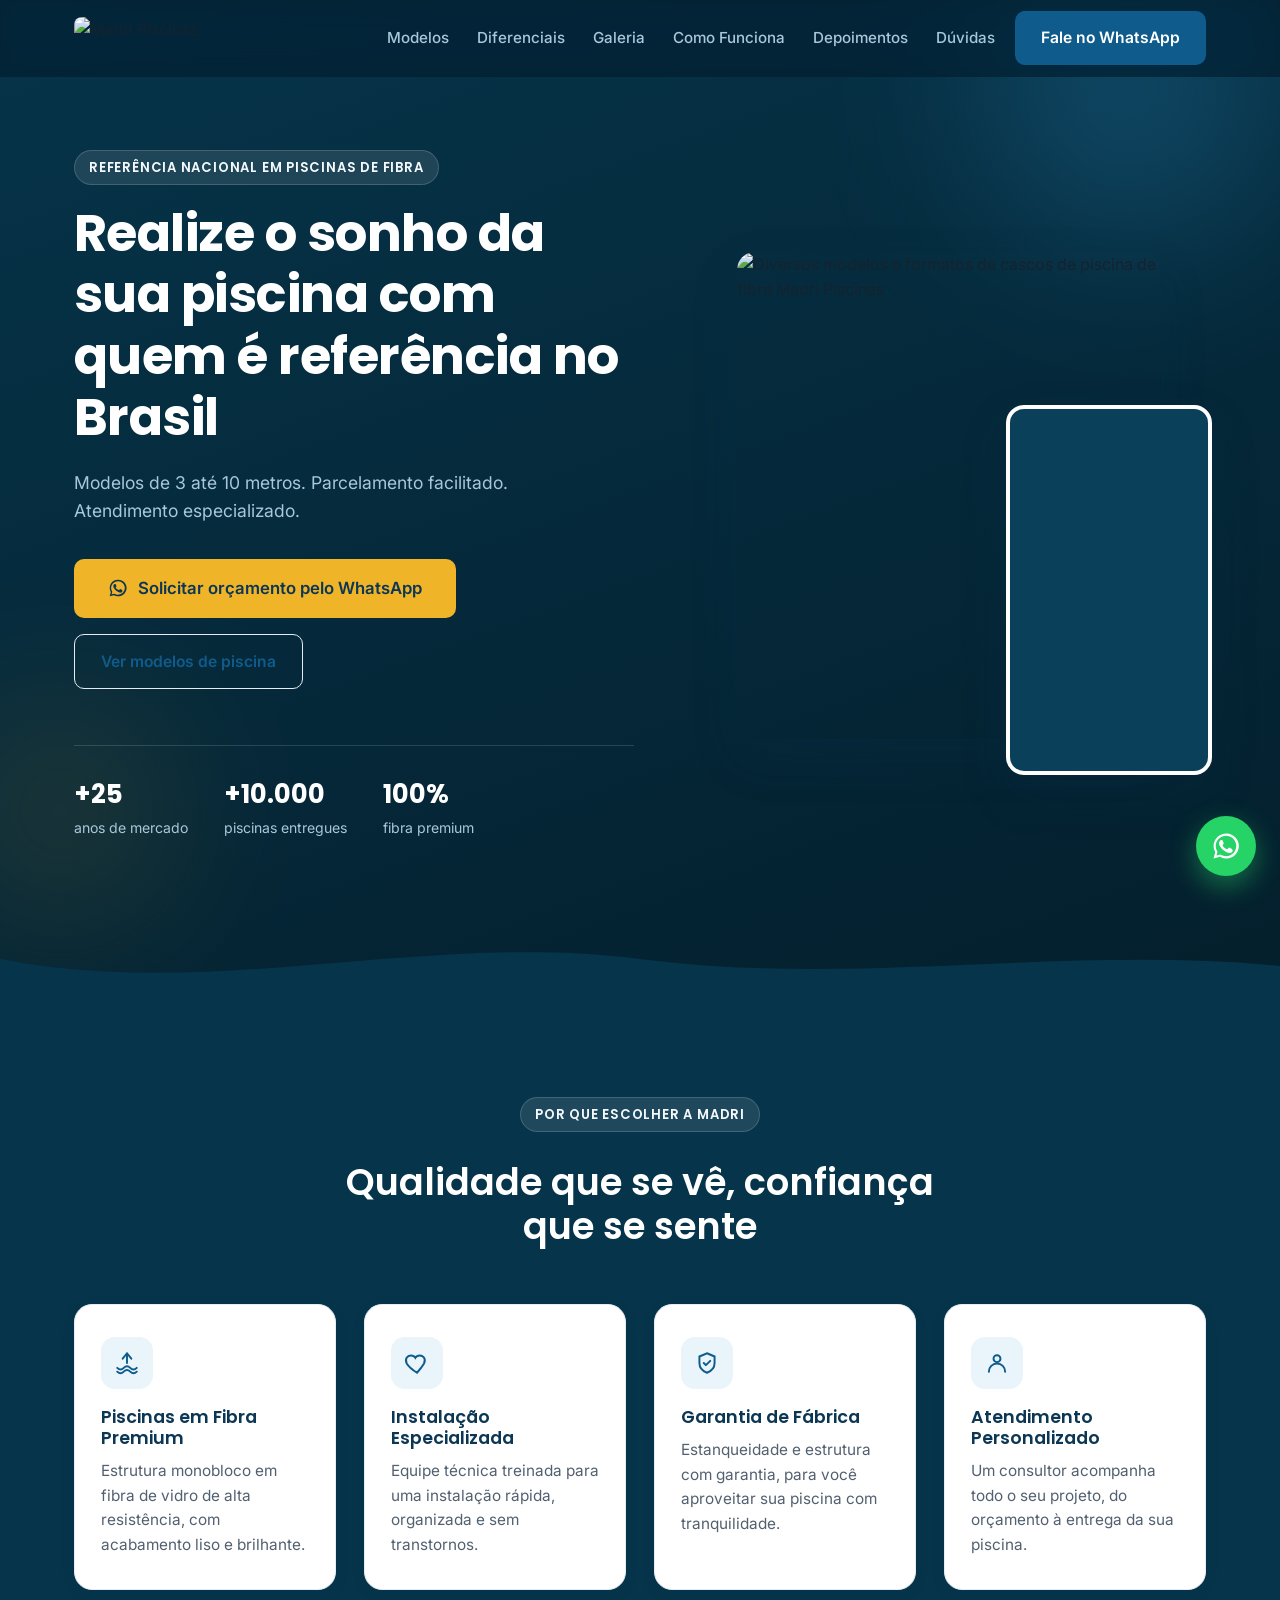
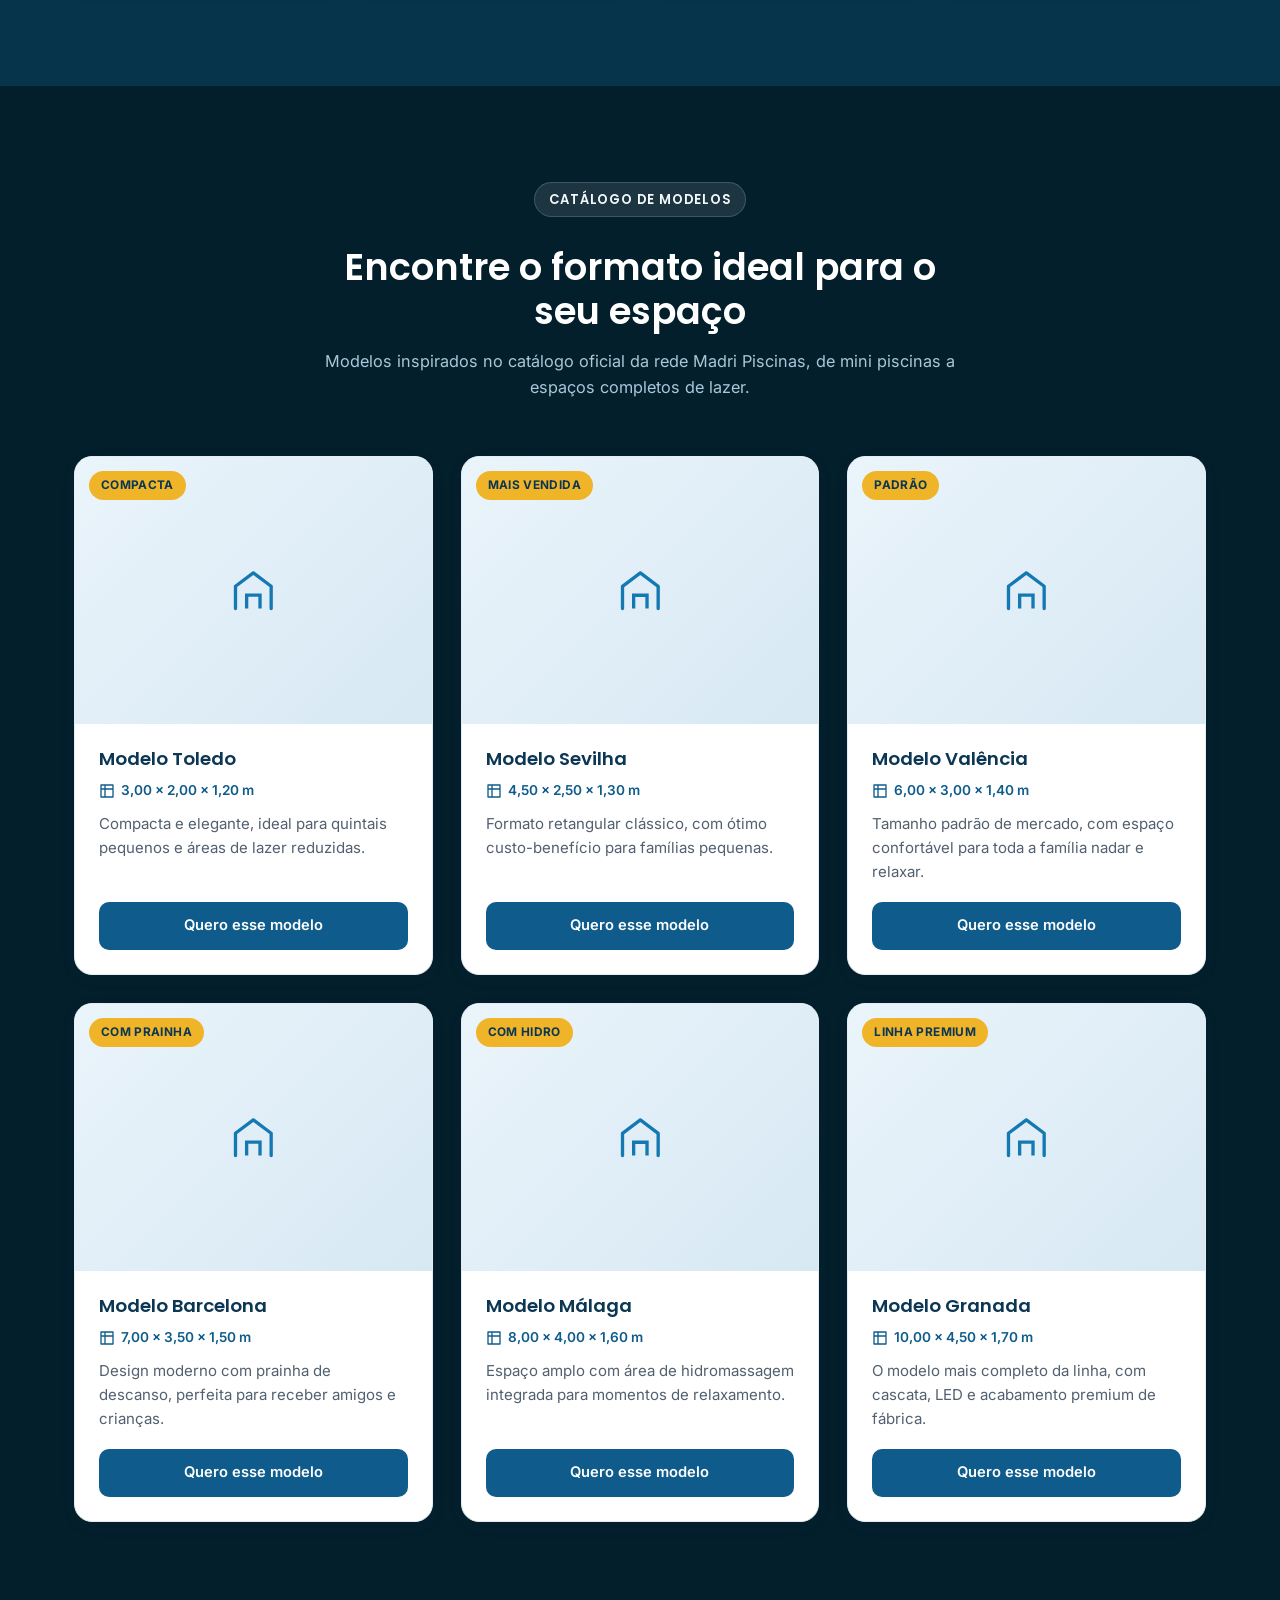
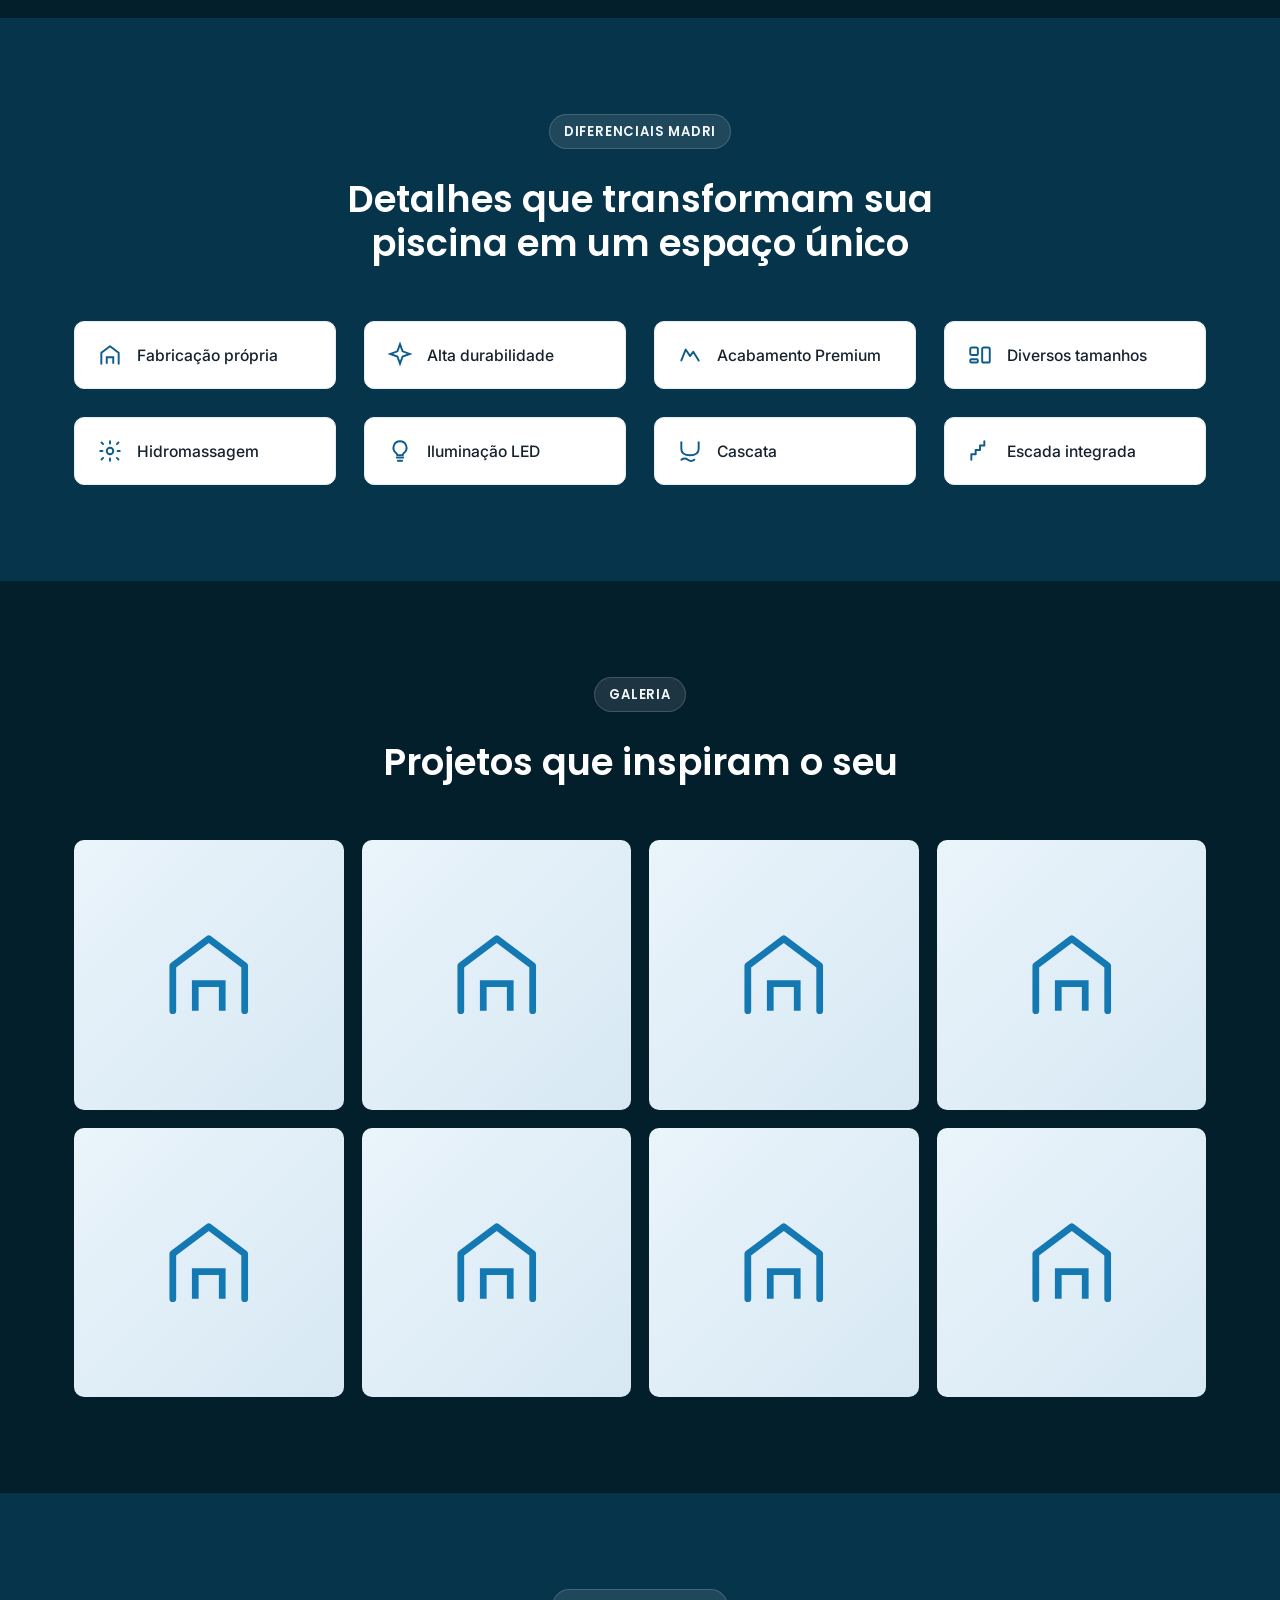
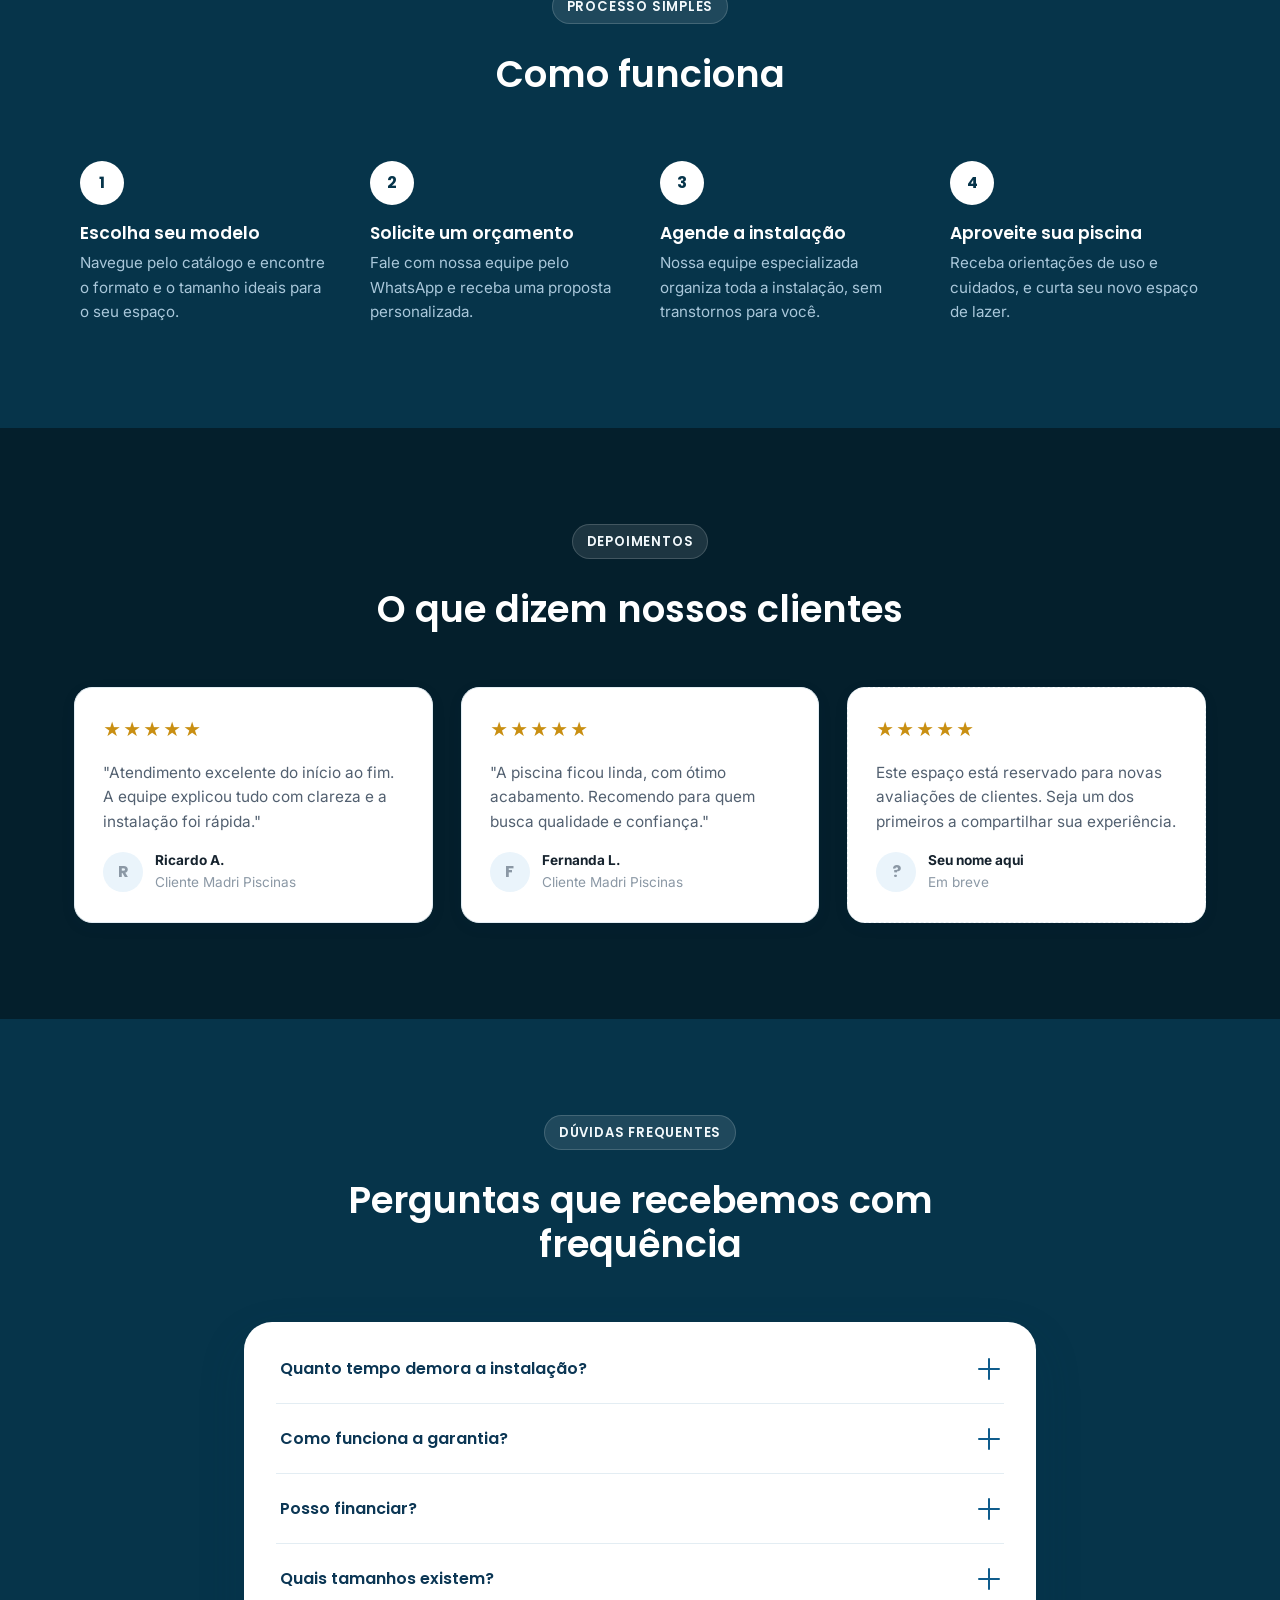
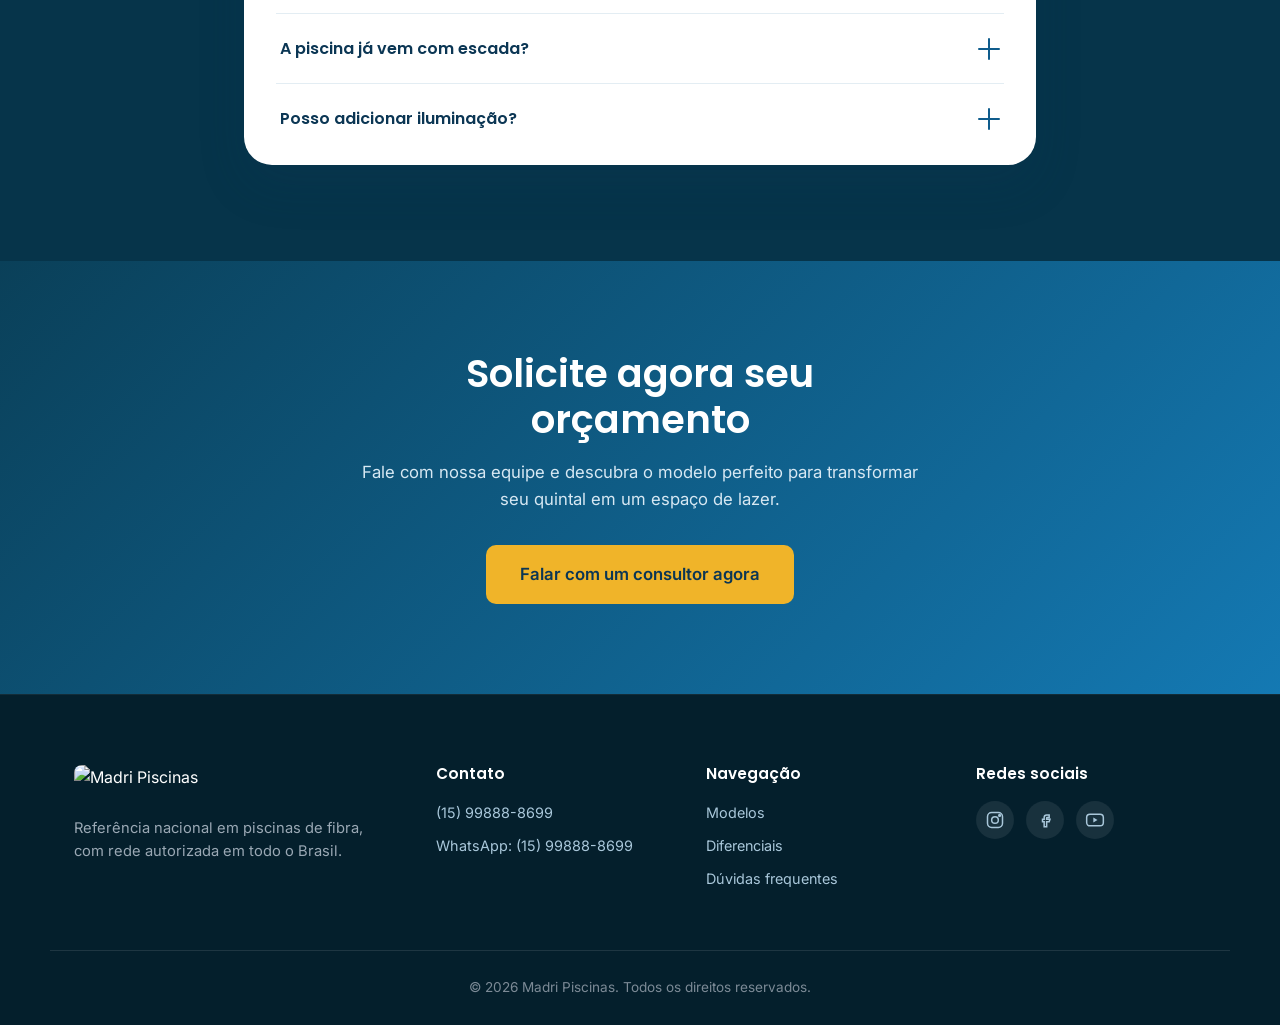
==== index.html @ 88d2df73 "adiciona landing page madri piscinas Co-Authored-By: Claude Sonnet 5 <noreply@anthropic.com>" ====
<!DOCTYPE html>
<html lang="pt-BR">
<head>
  <meta charset="UTF-8">
  <meta name="viewport" content="width=device-width, initial-scale=1.0">

  <!-- ==================== SEO ==================== -->
  <title>Madri Piscinas | Sua Piscina de Fibra com Instalação Especializada</title>
  <meta name="description" content="Realize o sonho da sua piscina com quem é referência no Brasil. Modelos de 3 a 10 metros, parcelamento facilitado e atendimento especializado. Peça seu orçamento pelo WhatsApp agora.">
  <meta name="keywords" content="piscina de fibra, piscinas, orçamento piscina, Madri Piscinas, instalação de piscina, piscina com hidromassagem">
  <meta name="author" content="Madri Piscinas">
  <meta name="robots" content="index, follow">
  <link rel="canonical" href="https://www.madripiscinas.com.br/">

  <!-- ==================== Open Graph ==================== -->
  <meta property="og:type" content="website">
  <meta property="og:title" content="Madri Piscinas | Realize o sonho da sua piscina">
  <meta property="og:description" content="Modelos de 3 a 10 metros. Parcelamento facilitado. Atendimento especializado. Solicite seu orçamento pelo WhatsApp.">
  <meta property="og:image" content="https://images.unsplash.com/photo-1600607687939-ce8a6c25118c?auto=format&fit=crop&w=1200&q=80">
  <meta property="og:url" content="https://www.madripiscinas.com.br/">
  <meta property="og:locale" content="pt_BR">
  <meta name="twitter:card" content="summary_large_image">

  <!-- ==================== Favicon ==================== -->
  <link rel="icon" href="data:image/svg+xml,%3Csvg xmlns='http://www.w3.org/2000/svg' viewBox='0 0 64 64'%3E%3Crect width='64' height='64' rx='14' fill='%230F5C8C'/%3E%3Cpath d='M10 40c4-4 8-4 12 0s8 4 12 0 8-4 12 0 8 4 8 4' stroke='%23ffffff' stroke-width='4' fill='none' stroke-linecap='round'/%3E%3Cpath d='M10 50c4-4 8-4 12 0s8 4 12 0 8-4 12 0 8 4 8 4' stroke='%23F0B429' stroke-width='4' fill='none' stroke-linecap='round'/%3E%3C/svg%3E">

  <!-- ==================== Performance: preconnect ==================== -->
  <link rel="preconnect" href="https://fonts.googleapis.com">
  <link rel="preconnect" href="https://fonts.gstatic.com" crossorigin>
  <link rel="preconnect" href="https://images.unsplash.com">
  <link href="https://fonts.googleapis.com/css2?family=Poppins:wght@500;600;700&family=Inter:wght@400;500;600&display=swap" rel="stylesheet">

  <link rel="stylesheet" href="style.css">
</head>
<body>

  <!-- ==================== HEADER ==================== -->
  <header class="header" id="header">
    <div class="container header__inner">
      <a href="#hero" class="logo" aria-label="Madri Piscinas - Início">
        <img src="assets/logo-madri.png" alt="Madri Piscinas" class="logo__img">
      </a>

      <nav class="nav" id="nav">
        <a href="#modelos">Modelos</a>
        <a href="#diferenciais">Diferenciais</a>
        <a href="#galeria">Galeria</a>
        <a href="#como-funciona">Como Funciona</a>
        <a href="#depoimentos">Depoimentos</a>
        <a href="#faq">Dúvidas</a>
      </nav>

      <a href="https://wa.me/5515998888699?text=Ol%C3%A1!%20Quero%20solicitar%20um%20or%C3%A7amento%20de%20piscina." class="btn btn--primary btn--nav" target="_blank" rel="noopener">
        Fale no WhatsApp
      </a>

      <button class="nav__toggle" id="navToggle" aria-label="Abrir menu" aria-expanded="false">
        <span></span><span></span><span></span>
      </button>
    </div>
  </header>

  <!-- ==================== HERO ==================== -->
  <section class="hero" id="hero">
    <div class="hero__blob hero__blob--1" aria-hidden="true"></div>
    <div class="hero__blob hero__blob--2" aria-hidden="true"></div>

    <div class="container hero__grid">
      <div class="hero__content">
        <p class="eyebrow" data-reveal>Referência nacional em piscinas de fibra</p>
        <h1 data-reveal>Realize o sonho da sua piscina com quem é referência no Brasil</h1>
        <p class="hero__subtitle" data-reveal>
          Modelos de 3 até 10 metros. Parcelamento facilitado. Atendimento especializado.
        </p>
        <div class="hero__actions" data-reveal>
          <a href="https://wa.me/5515998888699?text=Ol%C3%A1!%20Quero%20solicitar%20um%20or%C3%A7amento%20de%20piscina." class="btn btn--gold btn--lg" target="_blank" rel="noopener">
            <svg width="20" height="20" viewBox="0 0 24 24" fill="currentColor" aria-hidden="true"><path d="M12 2a10 10 0 0 0-8.6 15L2 22l5.2-1.4A10 10 0 1 0 12 2zm0 18.2a8.2 8.2 0 0 1-4.2-1.2l-.3-.2-3.1.8.8-3-.2-.3A8.2 8.2 0 1 1 12 20.2zm4.5-6.1c-.2-.1-1.5-.7-1.7-.8-.2-.1-.4-.1-.6.1s-.7.8-.9 1c-.2.2-.3.2-.6.1a6.7 6.7 0 0 1-2-1.2 7.4 7.4 0 0 1-1.4-1.7c-.1-.2 0-.4.1-.5l.4-.5c.1-.2.2-.3.3-.5s0-.4 0-.5c0-.2-.6-1.5-.9-2-.2-.5-.5-.4-.6-.4h-.5a1 1 0 0 0-.7.3 3 3 0 0 0-1 2.3c0 1.3.9 2.6 1.1 2.8.1.2 2 3 4.7 4.2a15 15 0 0 0 1.6.6 3.8 3.8 0 0 0 1.7.1c.5-.1 1.5-.6 1.7-1.2.2-.6.2-1.1.1-1.2s-.2-.2-.4-.3z"/></svg>
            Solicitar orçamento pelo WhatsApp
          </a>
          <a href="#modelos" class="btn btn--ghost">Ver modelos de piscina</a>
        </div>

        <ul class="hero__stats" data-reveal>
          <li><strong>+25</strong><span>anos de mercado</span></li>
          <li><strong>+10.000</strong><span>piscinas entregues</span></li>
          <li><strong>100%</strong><span>fibra premium</span></li>
        </ul>
      </div>

      <div class="hero__visual" data-reveal>
        <img src="assets/cascos-piscinas.png" alt="Diversos modelos e formatos de cascos de piscina de fibra Madri Piscinas" class="hero__visual-cascos" loading="eager" width="686" height="487">
        <video
          class="hero__visual-video"
          src="assets/hero-video.mp4"
          poster="assets/video-poster.jpg"
          aria-label="Vídeo institucional Madri Piscinas"
          autoplay muted loop playsinline preload="auto">
        </video>
      </div>
    </div>

    <svg class="wave-divider" viewBox="0 0 1440 100" preserveAspectRatio="none" aria-hidden="true">
      <path d="M0,40 C240,100 480,0 720,40 C960,80 1200,20 1440,50 L1440,100 L0,100 Z" fill="#06344A"></path>
    </svg>
  </section>

  <!-- ==================== BENEFÍCIOS ==================== -->
  <section class="section" id="beneficios">
    <div class="container">
      <div class="section__head" data-reveal>
        <p class="eyebrow">Por que escolher a Madri</p>
        <h2>Qualidade que se vê, confiança que se sente</h2>
      </div>

      <div class="grid grid--4">
        <article class="card-benefit" data-reveal>
          <span class="icon-badge">
            <svg width="26" height="26" viewBox="0 0 24 24" fill="none" stroke="currentColor" stroke-width="1.8"><path d="M3 16.5c2 2 4 2 6 0s4-2 6 0 4 2 6 0" stroke-linecap="round"/><path d="M3 20c2 2 4 2 6 0s4-2 6 0 4 2 6 0" stroke-linecap="round"/><path d="M12 3v9M8 8l4-5 4 5" stroke-linecap="round" stroke-linejoin="round"/></svg>
          </span>
          <h3>Piscinas em Fibra Premium</h3>
          <p>Estrutura monobloco em fibra de vidro de alta resistência, com acabamento liso e brilhante.</p>
        </article>

        <article class="card-benefit" data-reveal>
          <span class="icon-badge">
            <svg width="26" height="26" viewBox="0 0 24 24" fill="none" stroke="currentColor" stroke-width="1.8"><path d="M12 21s-7-4.35-9.5-8.5C.5 8.5 3 5 6.5 5c1.9 0 3.3 1 4 2.2C11.2 6 12.6 5 14.5 5 18 5 20.5 8.5 18.5 12.5 16 16.65 12 21 12 21z"/></svg>
          </span>
          <h3>Instalação Especializada</h3>
          <p>Equipe técnica treinada para uma instalação rápida, organizada e sem transtornos.</p>
        </article>

        <article class="card-benefit" data-reveal>
          <span class="icon-badge">
            <svg width="26" height="26" viewBox="0 0 24 24" fill="none" stroke="currentColor" stroke-width="1.8"><path d="M12 3l7 3v6c0 4.5-3 7.5-7 9-4-1.5-7-4.5-7-9V6z"/><path d="M9 12l2 2 4-4" stroke-linecap="round" stroke-linejoin="round"/></svg>
          </span>
          <h3>Garantia de Fábrica</h3>
          <p>Estanqueidade e estrutura com garantia, para você aproveitar sua piscina com tranquilidade.</p>
        </article>

        <article class="card-benefit" data-reveal>
          <span class="icon-badge">
            <svg width="26" height="26" viewBox="0 0 24 24" fill="none" stroke="currentColor" stroke-width="1.8"><circle cx="12" cy="8" r="3.2"/><path d="M4.5 20a7.5 7.5 0 0 1 15 0" stroke-linecap="round"/></svg>
          </span>
          <h3>Atendimento Personalizado</h3>
          <p>Um consultor acompanha todo o seu projeto, do orçamento à entrega da sua piscina.</p>
        </article>
      </div>
    </div>
  </section>

  <!-- ==================== MODELOS ==================== -->
  <section class="section section--tint" id="modelos">
    <div class="container">
      <div class="section__head" data-reveal>
        <p class="eyebrow">Catálogo de modelos</p>
        <h2>Encontre o formato ideal para o seu espaço</h2>
        <p class="section__desc">Modelos inspirados no catálogo oficial da rede Madri Piscinas, de mini piscinas a espaços completos de lazer.</p>
      </div>

      <div class="grid grid--3" id="modelosGrid">
        <!-- Cards de modelos são preenchidos via script.js a partir de MODELOS_PISCINA -->
      </div>
    </div>
  </section>

  <!-- ==================== DIFERENCIAIS ==================== -->
  <section class="section" id="diferenciais">
    <div class="container">
      <div class="section__head" data-reveal>
        <p class="eyebrow">Diferenciais Madri</p>
        <h2>Detalhes que transformam sua piscina em um espaço único</h2>
      </div>

      <div class="grid grid--4 grid--diff">
        <div class="diff-item" data-reveal>
          <svg viewBox="0 0 24 24" fill="none" stroke="currentColor" stroke-width="1.8"><path d="M4 20V10l8-6 8 6v10" stroke-linecap="round" stroke-linejoin="round"/><path d="M9 20v-6h6v6"/></svg>
          <span>Fabricação própria</span>
        </div>
        <div class="diff-item" data-reveal>
          <svg viewBox="0 0 24 24" fill="none" stroke="currentColor" stroke-width="1.8"><path d="M12 2l2.4 6.6L21 11l-6.6 2.4L12 20l-2.4-6.6L3 11l6.6-2.4z"/></svg>
          <span>Alta durabilidade</span>
        </div>
        <div class="diff-item" data-reveal>
          <svg viewBox="0 0 24 24" fill="none" stroke="currentColor" stroke-width="1.8"><path d="M4 17l4-10 4 6 3-4 5 8" stroke-linecap="round" stroke-linejoin="round"/></svg>
          <span>Acabamento Premium</span>
        </div>
        <div class="diff-item" data-reveal>
          <svg viewBox="0 0 24 24" fill="none" stroke="currentColor" stroke-width="1.8"><rect x="3" y="5" width="7" height="7" rx="1.5"/><rect x="14" y="5" width="7" height="14" rx="1.5"/><rect x="3" y="16" width="7" height="3" rx="1"/></svg>
          <span>Diversos tamanhos</span>
        </div>
        <div class="diff-item" data-reveal>
          <svg viewBox="0 0 24 24" fill="none" stroke="currentColor" stroke-width="1.8"><circle cx="12" cy="12" r="3"/><path d="M12 3v2M12 19v2M4.2 4.2l1.4 1.4M18.4 18.4l1.4 1.4M3 12h2M19 12h2M4.2 19.8l1.4-1.4M18.4 5.6l1.4-1.4" stroke-linecap="round"/></svg>
          <span>Hidromassagem</span>
        </div>
        <div class="diff-item" data-reveal>
          <svg viewBox="0 0 24 24" fill="none" stroke="currentColor" stroke-width="1.8"><path d="M9 18h6M10 21h4" stroke-linecap="round"/><path d="M12 3a6 6 0 0 0-3.6 10.8c.6.5 1 1.2 1.1 2h5c.1-.8.5-1.5 1.1-2A6 6 0 0 0 12 3z"/></svg>
          <span>Iluminação LED</span>
        </div>
        <div class="diff-item" data-reveal>
          <svg viewBox="0 0 24 24" fill="none" stroke="currentColor" stroke-width="1.8"><path d="M4 4v6c0 4 3 6 8 6s8-2 8-6V4" stroke-linecap="round"/><path d="M4 20c2-1.5 4-1.5 6 0s4 1.5 6 0" stroke-linecap="round"/></svg>
          <span>Cascata</span>
        </div>
        <div class="diff-item" data-reveal>
          <svg viewBox="0 0 24 24" fill="none" stroke="currentColor" stroke-width="1.8"><path d="M4 20V15h4v-4h4V7h4V3" stroke-linecap="round" stroke-linejoin="round"/></svg>
          <span>Escada integrada</span>
        </div>
      </div>
    </div>
  </section>

  <!-- ==================== GALERIA ==================== -->
  <section class="section section--tint" id="galeria">
    <div class="container">
      <div class="section__head" data-reveal>
        <p class="eyebrow">Galeria</p>
        <h2>Projetos que inspiram o seu</h2>
      </div>

      <div class="gallery" id="galleryGrid">
        <!-- Itens da galeria preenchidos via script.js a partir de GALERIA_IMAGENS -->
      </div>
    </div>
  </section>

  <!-- ==================== COMO FUNCIONA ==================== -->
  <section class="section" id="como-funciona">
    <div class="container">
      <div class="section__head" data-reveal>
        <p class="eyebrow">Processo simples</p>
        <h2>Como funciona</h2>
      </div>

      <div class="steps">
        <div class="step" data-reveal>
          <span class="step__number">1</span>
          <h3>Escolha seu modelo</h3>
          <p>Navegue pelo catálogo e encontre o formato e o tamanho ideais para o seu espaço.</p>
        </div>
        <div class="step" data-reveal>
          <span class="step__number">2</span>
          <h3>Solicite um orçamento</h3>
          <p>Fale com nossa equipe pelo WhatsApp e receba uma proposta personalizada.</p>
        </div>
        <div class="step" data-reveal>
          <span class="step__number">3</span>
          <h3>Agende a instalação</h3>
          <p>Nossa equipe especializada organiza toda a instalação, sem transtornos para você.</p>
        </div>
        <div class="step" data-reveal>
          <span class="step__number">4</span>
          <h3>Aproveite sua piscina</h3>
          <p>Receba orientações de uso e cuidados, e curta seu novo espaço de lazer.</p>
        </div>
      </div>
    </div>
  </section>

  <!-- ==================== DEPOIMENTOS ==================== -->
  <section class="section section--tint" id="depoimentos">
    <div class="container">
      <div class="section__head" data-reveal>
        <p class="eyebrow">Depoimentos</p>
        <h2>O que dizem nossos clientes</h2>
      </div>

      <div class="grid grid--3">
        <article class="review-card" data-reveal>
          <div class="review-card__stars" aria-label="5 de 5 estrelas">★★★★★</div>
          <p>"Atendimento excelente do início ao fim. A equipe explicou tudo com clareza e a instalação foi rápida."</p>
          <div class="review-card__author">
            <span class="avatar">R</span>
            <div><strong>Ricardo A.</strong><span>Cliente Madri Piscinas</span></div>
          </div>
        </article>

        <article class="review-card" data-reveal>
          <div class="review-card__stars" aria-label="5 de 5 estrelas">★★★★★</div>
          <p>"A piscina ficou linda, com ótimo acabamento. Recomendo para quem busca qualidade e confiança."</p>
          <div class="review-card__author">
            <span class="avatar">F</span>
            <div><strong>Fernanda L.</strong><span>Cliente Madri Piscinas</span></div>
          </div>
        </article>

        <article class="review-card review-card--placeholder" data-reveal>
          <div class="review-card__stars" aria-label="Avaliações em breve">★★★★★</div>
          <p>Este espaço está reservado para novas avaliações de clientes. Seja um dos primeiros a compartilhar sua experiência.</p>
          <div class="review-card__author">
            <span class="avatar">?</span>
            <div><strong>Seu nome aqui</strong><span>Em breve</span></div>
          </div>
        </article>
      </div>
    </div>
  </section>

  <!-- ==================== FAQ ==================== -->
  <section class="section" id="faq">
    <div class="container container--narrow">
      <div class="section__head" data-reveal>
        <p class="eyebrow">Dúvidas frequentes</p>
        <h2>Perguntas que recebemos com frequência</h2>
      </div>

      <div class="accordion-surface">
      <div class="accordion" id="accordion">
        <div class="accordion__item" data-reveal>
          <button class="accordion__trigger" aria-expanded="false">
            Quanto tempo demora a instalação?
            <span class="accordion__icon" aria-hidden="true"></span>
          </button>
          <div class="accordion__panel">
            <p>O prazo varia conforme o modelo e o terreno, mas a instalação de uma piscina de fibra costuma ser muito mais rápida e organizada do que sistemas tradicionais, com etapas planejadas para reduzir transtornos.</p>
          </div>
        </div>

        <div class="accordion__item" data-reveal>
          <button class="accordion__trigger" aria-expanded="false">
            Como funciona a garantia?
            <span class="accordion__icon" aria-hidden="true"></span>
          </button>
          <div class="accordion__panel">
            <p>Todas as piscinas contam com garantia de fábrica quanto à estanqueidade e à estrutura, seguindo os padrões de qualidade da rede autorizada Madri Piscinas.</p>
          </div>
        </div>

        <div class="accordion__item" data-reveal>
          <button class="accordion__trigger" aria-expanded="false">
            Posso financiar?
            <span class="accordion__icon" aria-hidden="true"></span>
          </button>
          <div class="accordion__panel">
            <p>Sim. As condições de pagamento e parcelamento podem variar conforme a unidade autorizada. Nossa equipe apresenta as melhores opções disponíveis para o seu projeto.</p>
          </div>
        </div>

        <div class="accordion__item" data-reveal>
          <button class="accordion__trigger" aria-expanded="false">
            Quais tamanhos existem?
            <span class="accordion__icon" aria-hidden="true"></span>
          </button>
          <div class="accordion__panel">
            <p>Trabalhamos com diversos modelos, de mini piscinas de 3 metros até espaços completos de lazer com 10 metros, adaptando-se a diferentes tipos de terreno.</p>
          </div>
        </div>

        <div class="accordion__item" data-reveal>
          <button class="accordion__trigger" aria-expanded="false">
            A piscina já vem com escada?
            <span class="accordion__icon" aria-hidden="true"></span>
          </button>
          <div class="accordion__panel">
            <p>Diversos modelos já contam com escada integrada ao design da piscina, garantindo praticidade e acabamento uniforme.</p>
          </div>
        </div>

        <div class="accordion__item" data-reveal>
          <button class="accordion__trigger" aria-expanded="false">
            Posso adicionar iluminação?
            <span class="accordion__icon" aria-hidden="true"></span>
          </button>
          <div class="accordion__panel">
            <p>Sim, é possível incluir iluminação em LED, cascata e outros acessórios para deixar sua piscina ainda mais especial. Consulte a disponibilidade para o modelo escolhido.</p>
          </div>
        </div>
      </div>
      </div>
    </div>
  </section>

  <!-- ==================== CTA FINAL ==================== -->
  <section class="cta-final">
    <div class="container cta-final__inner" data-reveal>
      <h2>Solicite agora seu orçamento</h2>
      <p>Fale com nossa equipe e descubra o modelo perfeito para transformar seu quintal em um espaço de lazer.</p>
      <a href="https://wa.me/5515998888699?text=Ol%C3%A1!%20Quero%20solicitar%20um%20or%C3%A7amento%20de%20piscina." class="btn btn--gold btn--lg" target="_blank" rel="noopener">
        Falar com um consultor agora
      </a>
    </div>
  </section>

  <!-- ==================== FOOTER ==================== -->
  <footer class="footer">
    <div class="container footer__grid">
      <div class="footer__brand">
        <a href="#hero" class="logo logo--footer">
          <img src="assets/logo-madri.png" alt="Madri Piscinas" class="logo__img">
        </a>
        <p>Referência nacional em piscinas de fibra, com rede autorizada em todo o Brasil.</p>
      </div>

      <div class="footer__col">
        <h4>Contato</h4>
        <p><a href="tel:+5515998888699">(15) 99888-8699</a></p>
        <p><a href="https://wa.me/5515998888699" target="_blank" rel="noopener">WhatsApp: (15) 99888-8699</a></p>
      </div>

      <div class="footer__col">
        <h4>Navegação</h4>
        <p><a href="#modelos">Modelos</a></p>
        <p><a href="#diferenciais">Diferenciais</a></p>
        <p><a href="#faq">Dúvidas frequentes</a></p>
      </div>

      <div class="footer__col">
        <h4>Redes sociais</h4>
        <div class="footer__social">
          <a href="#" aria-label="Instagram" target="_blank" rel="noopener">
            <svg width="20" height="20" viewBox="0 0 24 24" fill="none" stroke="currentColor" stroke-width="1.8"><rect x="3" y="3" width="18" height="18" rx="5"/><circle cx="12" cy="12" r="4"/><circle cx="17.5" cy="6.5" r="1"/></svg>
          </a>
          <a href="#" aria-label="Facebook" target="_blank" rel="noopener">
            <svg width="20" height="20" viewBox="0 0 24 24" fill="none" stroke="currentColor" stroke-width="1.8"><path d="M14 9h3V6h-3c-1.7 0-3 1.3-3 3v2H9v3h2v6h3v-6h3l1-3h-4v-1.5c0-.3.2-.5.5-.5z"/></svg>
          </a>
          <a href="#" aria-label="YouTube" target="_blank" rel="noopener">
            <svg width="20" height="20" viewBox="0 0 24 24" fill="none" stroke="currentColor" stroke-width="1.8"><rect x="2" y="5" width="20" height="14" rx="4"/><path d="M10 9l5 3-5 3z" fill="currentColor" stroke="none"/></svg>
          </a>
        </div>
      </div>
    </div>

    <div class="container footer__bottom">
      <p>&copy; <span id="year"></span> Madri Piscinas. Todos os direitos reservados.</p>
    </div>
  </footer>

  <!-- ==================== WHATSAPP FLUTUANTE ==================== -->
  <a href="https://wa.me/5515998888699?text=Ol%C3%A1!%20Quero%20solicitar%20um%20or%C3%A7amento%20de%20piscina."
     class="whatsapp-float" target="_blank" rel="noopener" aria-label="Fale conosco pelo WhatsApp">
    <svg width="30" height="30" viewBox="0 0 24 24" fill="currentColor" aria-hidden="true"><path d="M12 2a10 10 0 0 0-8.6 15L2 22l5.2-1.4A10 10 0 1 0 12 2zm0 18.2a8.2 8.2 0 0 1-4.2-1.2l-.3-.2-3.1.8.8-3-.2-.3A8.2 8.2 0 1 1 12 20.2zm4.5-6.1c-.2-.1-1.5-.7-1.7-.8-.2-.1-.4-.1-.6.1s-.7.8-.9 1c-.2.2-.3.2-.6.1a6.7 6.7 0 0 1-2-1.2 7.4 7.4 0 0 1-1.4-1.7c-.1-.2 0-.4.1-.5l.4-.5c.1-.2.2-.3.3-.5s0-.4 0-.5c0-.2-.6-1.5-.9-2-.2-.5-.5-.4-.6-.4h-.5a1 1 0 0 0-.7.3 3 3 0 0 0-1 2.3c0 1.3.9 2.6 1.1 2.8.1.2 2 3 4.7 4.2a15 15 0 0 0 1.6.6 3.8 3.8 0 0 0 1.7.1c.5-.1 1.5-.6 1.7-1.2.2-.6.2-1.1.1-1.2s-.2-.2-.4-.3z"/></svg>
  </a>

  <!-- ==================== LIGHTBOX ==================== -->
  <div class="lightbox" id="lightbox">
    <button class="lightbox__close" id="lightboxClose" aria-label="Fechar imagem">&times;</button>
    <img src="" alt="" id="lightboxImg">
  </div>

  <script src="script.js" defer></script>
</body>
</html>
---- style.css ----
/* =========================================================================
   MADRI PISCINAS — LANDING PAGE
   Design tokens: azul como cor de marca, branco predominante,
   dourado reservado para promoções e CTAs de destaque.
   ========================================================================= */

:root {
  /* Cores — paleta baseada no azul de marca real da Madri Piscinas */
  --navy-950: #041F2C;   /* fundo base da página */
  --navy-900: #06344A;   /* azul de marca — seções principais */
  --navy-800: #0A4059;   /* variação para alternância de seções */
  --navy-700: #0E4C68;   /* bordas/realces sobre fundo escuro */
  --blue-900: #0B3654;
  --blue-700: #0F5C8C;
  --blue-600: #1479B3;
  --blue-500: #2E93CC;
  --blue-100: #EAF4FB;
  --blue-050: #F5FAFD;
  --white: #FFFFFF;
  --gold: #F0B429;
  --gold-dark: #C98F12;
  --ink: #16232E;
  --gray-600: #526070;
  --gray-400: #8B98A5;
  --border: #E3EDF3;

  /* Texto sobre fundo escuro */
  --text-on-dark: #F3F9FC;
  --text-on-dark-muted: #A9C7DA;
  --pill-on-dark-bg: rgba(255,255,255,0.10);
  --pill-on-dark-border: rgba(255,255,255,0.16);

  /* Tipografia */
  --font-display: 'Poppins', 'Segoe UI', sans-serif;
  --font-body: 'Inter', 'Segoe UI', sans-serif;

  /* Layout */
  --radius-sm: 10px;
  --radius-md: 18px;
  --radius-lg: 28px;
  --shadow-sm: 0 4px 16px rgba(11, 54, 84, 0.06);
  --shadow-md: 0 12px 32px rgba(11, 54, 84, 0.10);
  --shadow-lg: 0 20px 48px rgba(11, 54, 84, 0.16);
  --container: 1180px;
}

/* =========================== RESET =========================== */
* { box-sizing: border-box; margin: 0; padding: 0; }

html { scroll-behavior: smooth; }

body {
  font-family: var(--font-body);
  color: var(--ink);
  background: var(--navy-950);
  line-height: 1.6;
  -webkit-font-smoothing: antialiased;
}

img { max-width: 100%; display: block; }
a { text-decoration: none; color: inherit; }
ul { list-style: none; }
button { font-family: inherit; cursor: pointer; border: none; background: none; }
h1, h2, h3, h4 { font-family: var(--font-display); color: var(--blue-900); line-height: 1.2; font-weight: 600; }

@media (prefers-reduced-motion: reduce) {
  html { scroll-behavior: auto; }
  * { animation-duration: 0.001ms !important; transition-duration: 0.001ms !important; }
}

/* Foco de teclado visível */
a:focus-visible, button:focus-visible {
  outline: 2px solid var(--blue-600);
  outline-offset: 3px;
  border-radius: 6px;
}

.container {
  width: 100%;
  max-width: var(--container);
  margin: 0 auto;
  padding: 0 24px;
}
.container--narrow { max-width: 840px; }

/* =========================== BOTÕES =========================== */
.btn {
  display: inline-flex;
  align-items: center;
  justify-content: center;
  gap: 10px;
  padding: 14px 26px;
  border-radius: var(--radius-sm);
  font-weight: 600;
  font-size: 0.98rem;
  transition: transform 0.2s ease, box-shadow 0.2s ease, background 0.2s ease;
  white-space: nowrap;
}
.btn--primary { background: var(--blue-700); color: var(--white); }
.btn--primary:hover { background: var(--blue-600); transform: translateY(-2px); box-shadow: var(--shadow-md); }

.btn--gold { background: var(--gold); color: var(--blue-900); }
.btn--gold:hover { background: #ffc63f; transform: translateY(-2px); box-shadow: var(--shadow-md); }

.btn--ghost-light { background: rgba(255,255,255,0.08); color: var(--white); border: 1.5px solid rgba(255,255,255,0.55); }
.btn--ghost-light:hover { background: rgba(255,255,255,0.18); }

.btn--ghost { background: transparent; color: var(--blue-700); border: 1.5px solid var(--border); }
.btn--ghost:hover { background: var(--blue-100); border-color: var(--blue-500); }

.btn--lg { padding: 16px 34px; font-size: 1.05rem; }
.btn--nav { display: none; }

@media (min-width: 900px) {
  .btn--nav { display: inline-flex; }
}

/* =========================== HEADER =========================== */
.header {
  position: fixed;
  top: 0; left: 0; right: 0;
  z-index: 100;
  background: rgba(4, 31, 44, 0.75);
  backdrop-filter: saturate(180%) blur(12px);
  border-bottom: 1px solid transparent;
  transition: box-shadow 0.25s ease, border-color 0.25s ease, background 0.25s ease;
}
.header.is-scrolled { background: rgba(4, 31, 44, 0.92); box-shadow: var(--shadow-lg); border-color: rgba(255,255,255,0.08); }

.header__inner {
  display: flex;
  align-items: center;
  justify-content: space-between;
  height: 76px;
  gap: 20px;
}

.logo {
  display: flex;
  align-items: center;
  flex-shrink: 0;
}
.logo__img { height: 42px; width: auto; border-radius: 8px; }
.logo--footer .logo__img { height: 38px; }

.nav {
  display: none;
  gap: 28px;
  font-weight: 500;
  font-size: 0.95rem;
  color: var(--text-on-dark-muted);
}
.nav a { transition: color 0.2s ease; }
.nav a:hover { color: var(--white); }

@media (min-width: 900px) {
  .nav { display: flex; margin-left: auto; }
}

.nav__toggle {
  display: flex;
  flex-direction: column;
  gap: 5px;
  padding: 8px;
}
.nav__toggle span { width: 22px; height: 2px; background: var(--white); border-radius: 2px; transition: transform 0.25s ease, opacity 0.25s ease; }
@media (min-width: 900px) { .nav__toggle { display: none; } }

.nav__toggle.is-active span:nth-child(1) { transform: translateY(7px) rotate(45deg); }
.nav__toggle.is-active span:nth-child(2) { opacity: 0; }
.nav__toggle.is-active span:nth-child(3) { transform: translateY(-7px) rotate(-45deg); }

.nav.is-open {
  display: flex;
  flex-direction: column;
  position: absolute;
  top: 76px;
  left: 0; right: 0;
  background: var(--navy-900);
  padding: 20px 24px 28px;
  box-shadow: var(--shadow-md);
  gap: 16px;
}

/* =========================== HERO =========================== */
.hero {
  position: relative;
  padding: 150px 0 0;
  overflow: hidden;
  background: linear-gradient(160deg, var(--navy-900) 0%, var(--navy-950) 100%);
}

/* Formas decorativas suaves ao fundo (sem imagens, apenas CSS) */
.hero__blob {
  position: absolute;
  border-radius: 50%;
  filter: blur(70px);
  opacity: 0.55;
  z-index: 0;
  pointer-events: none;
}
.hero__blob--1 {
  width: 460px; height: 460px;
  background: radial-gradient(circle, var(--blue-500) 0%, transparent 70%);
  top: -140px; right: -80px;
  opacity: 0.35;
}
.hero__blob--2 {
  width: 340px; height: 340px;
  background: radial-gradient(circle, rgba(240,180,41,0.28) 0%, transparent 70%);
  bottom: 20px; left: -110px;
}

.hero__grid {
  position: relative;
  z-index: 1;
  display: grid;
  grid-template-columns: 1.05fr 0.95fr;
  gap: 48px;
  align-items: center;
  padding-bottom: 90px;
}
@media (max-width: 980px) {
  .hero__grid { grid-template-columns: 1fr; padding-bottom: 60px; }
}

.hero__content { max-width: 560px; }

.eyebrow {
  display: inline-block;
  font-family: var(--font-display);
  font-size: 0.82rem;
  font-weight: 600;
  letter-spacing: 0.06em;
  text-transform: uppercase;
  color: var(--text-on-dark);
  background: var(--pill-on-dark-bg);
  border: 1px solid var(--pill-on-dark-border);
  padding: 6px 14px;
  border-radius: 999px;
  margin-bottom: 18px;
}

.hero h1 {
  color: var(--white);
  font-size: clamp(2.1rem, 4.6vw, 3.2rem);
  font-weight: 700;
  margin-bottom: 20px;
  letter-spacing: -0.01em;
}

.hero__subtitle {
  font-size: 1.1rem;
  color: var(--text-on-dark-muted);
  max-width: 500px;
  margin-bottom: 34px;
}

.hero__actions { display: flex; flex-wrap: wrap; gap: 16px; margin-bottom: 56px; }

.hero__stats {
  display: flex;
  gap: 36px;
  flex-wrap: wrap;
  border-top: 1px solid rgba(255,255,255,0.14);
  padding-top: 28px;
}
.hero__stats strong { display: block; font-family: var(--font-display); font-size: 1.6rem; color: var(--white); font-weight: 700; }
.hero__stats span { font-size: 0.88rem; color: var(--text-on-dark-muted); }

/* Composição visual: cascos (imagem original, sem alterações) + vídeo institucional */
.hero__visual {
  position: relative;
  display: flex;
  justify-content: center;
  align-items: flex-end;
  min-height: 420px;
}
.hero__visual-cascos {
  width: 82%;
  max-width: 460px;
  border-radius: var(--radius-md);
  box-shadow: var(--shadow-lg);
  position: relative;
  z-index: 1;
}

/* Vídeo vertical sem barras pretas: aspect-ratio igual ao arquivo original + object-fit: cover */
.hero__visual-video {
  width: 40%;
  max-width: 220px;
  aspect-ratio: 464 / 832;
  object-fit: cover;
  border-radius: var(--radius-md);
  box-shadow: var(--shadow-lg);
  position: absolute;
  right: -6px;
  bottom: -36px;
  z-index: 2;
  border: 4px solid var(--white);
  background: var(--navy-800);
  display: block;
}

@media (max-width: 980px) {
  .hero__visual { min-height: unset; margin-top: 12px; padding-bottom: 40px; }
  .hero__visual-video { right: 0; bottom: -24px; }
}
@media (max-width: 520px) {
  .hero__visual-cascos { max-width: 320px; }
  .hero__visual-video { max-width: 150px; bottom: -18px; }
}

.wave-divider { position: relative; z-index: 1; width: 100%; height: 70px; display: block; }

/* =========================== SEÇÕES =========================== */
.section { padding: 96px 0; background: var(--navy-900); }
.section--tint { background: var(--navy-950); }

.section__head { max-width: 640px; margin: 0 auto 56px; text-align: center; }
.section__head h2 { color: var(--white); font-size: clamp(1.6rem, 3.4vw, 2.3rem); margin-top: 10px; }
.section__desc { color: var(--text-on-dark-muted); margin-top: 14px; font-size: 1.02rem; }

.grid { display: grid; gap: 28px; }
.grid--4 { grid-template-columns: repeat(4, 1fr); }
.grid--3 { grid-template-columns: repeat(3, 1fr); }

@media (max-width: 980px) {
  .grid--4 { grid-template-columns: repeat(2, 1fr); }
  .grid--3 { grid-template-columns: repeat(2, 1fr); }
}
@media (max-width: 620px) {
  .grid--4, .grid--3 { grid-template-columns: 1fr; }
}

/* ---- Benefícios ---- */
.card-benefit {
  background: var(--white);
  border: 1px solid var(--border);
  border-radius: var(--radius-md);
  padding: 32px 26px;
  box-shadow: var(--shadow-sm);
  transition: transform 0.25s ease, box-shadow 0.25s ease;
}
.card-benefit:hover { transform: translateY(-6px); box-shadow: var(--shadow-md); }

.icon-badge {
  display: inline-flex;
  align-items: center;
  justify-content: center;
  width: 52px; height: 52px;
  border-radius: 14px;
  background: var(--blue-100);
  color: var(--blue-700);
  margin-bottom: 18px;
}

.card-benefit h3 { font-size: 1.1rem; margin-bottom: 10px; }
.card-benefit p { color: var(--gray-600); font-size: 0.96rem; }

/* ---- Modelos ---- */
.model-card {
  background: var(--white);
  border-radius: var(--radius-md);
  overflow: hidden;
  border: 1px solid var(--border);
  box-shadow: var(--shadow-sm);
  transition: transform 0.3s ease, box-shadow 0.3s ease;
  display: flex;
  flex-direction: column;
}
.model-card:hover { transform: translateY(-8px); box-shadow: var(--shadow-lg); }

.model-card__media { position: relative; aspect-ratio: 4/3; overflow: hidden; background: var(--blue-100); }
.model-card__media img { width: 100%; height: 100%; object-fit: cover; transition: transform 0.5s ease; }
.model-card:hover .model-card__media img { transform: scale(1.07); }

.model-card__badge {
  position: absolute; top: 14px; left: 14px;
  background: var(--gold); color: var(--blue-900);
  font-size: 0.74rem; font-weight: 700;
  padding: 5px 12px; border-radius: 999px;
  text-transform: uppercase; letter-spacing: 0.03em;
}

.model-card__body { padding: 24px; display: flex; flex-direction: column; gap: 10px; flex: 1; }
.model-card__body h3 { font-size: 1.15rem; }
.model-card__size {
  display: inline-flex; align-items: center; gap: 6px;
  font-size: 0.85rem; font-weight: 600; color: var(--blue-700);
}
.model-card__body p { color: var(--gray-600); font-size: 0.94rem; flex: 1; }

.model-card__cta {
  margin-top: 8px;
  display: inline-flex; align-items: center; justify-content: center;
  gap: 8px;
  padding: 12px 18px;
  border-radius: var(--radius-sm);
  background: var(--blue-700);
  color: var(--white);
  font-weight: 600;
  font-size: 0.92rem;
  transition: background 0.2s ease;
}
.model-card__cta:hover { background: var(--blue-600); }

/* ---- Diferenciais ---- */
.grid--diff { grid-template-columns: repeat(4, 1fr); }
@media (max-width: 980px) { .grid--diff { grid-template-columns: repeat(2, 1fr); } }
@media (max-width: 560px) { .grid--diff { grid-template-columns: 1fr; } }

.diff-item {
  display: flex;
  align-items: center;
  gap: 14px;
  padding: 20px 22px;
  background: var(--white);
  border: 1px solid var(--border);
  border-radius: var(--radius-sm);
  font-weight: 500;
  font-size: 0.98rem;
  transition: border-color 0.2s ease, box-shadow 0.2s ease;
}
.diff-item:hover { border-color: var(--blue-500); box-shadow: var(--shadow-sm); }
.diff-item svg { width: 26px; height: 26px; flex-shrink: 0; color: var(--blue-700); }

/* ---- Galeria ---- */
.gallery {
  display: grid;
  grid-template-columns: repeat(4, 1fr);
  gap: 18px;
}
@media (max-width: 980px) { .gallery { grid-template-columns: repeat(3, 1fr); } }
@media (max-width: 620px) { .gallery { grid-template-columns: repeat(2, 1fr); } }

.gallery__item {
  position: relative;
  border-radius: var(--radius-sm);
  overflow: hidden;
  aspect-ratio: 1/1;
  cursor: pointer;
  background: var(--blue-100);
}
.gallery__item img { width: 100%; height: 100%; object-fit: cover; transition: transform 0.4s ease; }
.gallery__item:hover img { transform: scale(1.08); }
.gallery__item::after {
  content: '';
  position: absolute; inset: 0;
  background: linear-gradient(180deg, transparent 55%, rgba(11,54,84,0.55));
  opacity: 0; transition: opacity 0.3s ease;
}
.gallery__item:hover::after { opacity: 1; }

/* ---- Como funciona ---- */
.steps {
  display: grid;
  grid-template-columns: repeat(4, 1fr);
  gap: 28px;
}
@media (max-width: 980px) { .steps { grid-template-columns: repeat(2, 1fr); } }
@media (max-width: 560px) { .steps { grid-template-columns: 1fr; } }

.step { text-align: left; padding: 8px 6px; }
.step__number {
  display: inline-flex;
  align-items: center; justify-content: center;
  width: 44px; height: 44px;
  border-radius: 50%;
  background: var(--white);
  color: var(--navy-900);
  font-family: var(--font-display);
  font-weight: 700;
  margin-bottom: 18px;
}
.step h3 { color: var(--white); font-size: 1.08rem; margin-bottom: 8px; }
.step p { color: var(--text-on-dark-muted); font-size: 0.95rem; }

/* ---- Depoimentos ---- */
.review-card {
  background: var(--white);
  border: 1px solid var(--border);
  border-radius: var(--radius-md);
  padding: 28px;
  box-shadow: var(--shadow-sm);
  display: flex;
  flex-direction: column;
  gap: 16px;
}
.review-card__stars { color: var(--gold-dark); font-size: 1.1rem; letter-spacing: 2px; }
.review-card p { color: var(--gray-600); font-size: 0.96rem; flex: 1; }
.review-card__author { display: flex; align-items: center; gap: 12px; }
.review-card__author div { display: flex; flex-direction: column; font-size: 0.85rem; }
.review-card__author span { color: var(--gray-400); }
.avatar {
  width: 40px; height: 40px; border-radius: 50%;
  background: var(--blue-100); color: var(--blue-700);
  display: flex; align-items: center; justify-content: center;
  font-family: var(--font-display); font-weight: 700;
}
.review-card--placeholder { border-style: dashed; opacity: 0.85; }

/* ---- FAQ / Accordion ---- */
.accordion-surface {
  background: var(--white);
  border-radius: var(--radius-lg);
  padding: 12px 32px;
  box-shadow: var(--shadow-lg);
}
.accordion__item {
  border-bottom: 1px solid var(--border);
}
.accordion__item:last-child { border-bottom: none; }
.accordion__trigger {
  width: 100%;
  display: flex;
  align-items: center;
  justify-content: space-between;
  padding: 22px 4px;
  font-family: var(--font-display);
  font-weight: 600;
  font-size: 1rem;
  color: var(--blue-900);
  text-align: left;
  gap: 20px;
}
.accordion__icon {
  flex-shrink: 0;
  width: 22px; height: 22px;
  position: relative;
}
.accordion__icon::before, .accordion__icon::after {
  content: '';
  position: absolute;
  background: var(--blue-700);
  border-radius: 2px;
  transition: transform 0.25s ease;
}
.accordion__icon::before { width: 100%; height: 2px; top: 50%; left: 0; transform: translateY(-50%); }
.accordion__icon::after { width: 2px; height: 100%; left: 50%; top: 0; transform: translateX(-50%); }
.accordion__trigger[aria-expanded="true"] .accordion__icon::after { transform: translateX(-50%) rotate(90deg); opacity: 0; }

.accordion__panel {
  max-height: 0;
  overflow: hidden;
  transition: max-height 0.3s ease;
}
.accordion__panel p { padding: 0 4px 22px; color: var(--gray-600); font-size: 0.96rem; max-width: 680px; }

/* =========================== CTA FINAL =========================== */
.cta-final {
  background: linear-gradient(135deg, var(--navy-800) 0%, var(--blue-600) 100%);
  padding: 90px 0;
  text-align: center;
}
.cta-final__inner { max-width: 620px; margin: 0 auto; }
.cta-final h2 { color: var(--white); font-size: clamp(1.7rem, 3.6vw, 2.4rem); margin-bottom: 16px; }
.cta-final p { color: #D7E8F3; margin-bottom: 32px; font-size: 1.05rem; }

/* =========================== FOOTER =========================== */
.footer { background: var(--navy-950); color: #A9C7DA; padding: 70px 0 0; border-top: 1px solid rgba(255,255,255,0.06); }

.footer__grid {
  display: grid;
  grid-template-columns: 1.4fr 1fr 1fr 1fr;
  gap: 40px;
  padding-bottom: 50px;
  border-bottom: 1px solid rgba(255,255,255,0.1);
}
@media (max-width: 860px) { .footer__grid { grid-template-columns: repeat(2, 1fr); } }
@media (max-width: 540px) { .footer__grid { grid-template-columns: 1fr; } }

.footer__brand p { margin-top: 14px; font-size: 0.92rem; color: #9AA8B4; max-width: 320px; }
.logo--footer { color: var(--white); }

.footer__col h4 { color: var(--white); font-size: 0.95rem; margin-bottom: 18px; }
.footer__col p { font-size: 0.9rem; margin-bottom: 10px; }
.footer__col a:hover { color: var(--white); }

.footer__social { display: flex; gap: 12px; }
.footer__social a {
  width: 38px; height: 38px;
  display: flex; align-items: center; justify-content: center;
  border-radius: 50%;
  background: rgba(255,255,255,0.08);
  transition: background 0.2s ease;
}
.footer__social a:hover { background: var(--blue-700); }

.footer__bottom { padding: 26px 0; text-align: center; font-size: 0.85rem; color: #7C8A96; }

/* =========================== WHATSAPP FLUTUANTE =========================== */
.whatsapp-float {
  position: fixed;
  bottom: 24px; right: 24px;
  width: 60px; height: 60px;
  border-radius: 50%;
  background: #25D366;
  color: var(--white);
  display: flex; align-items: center; justify-content: center;
  box-shadow: 0 10px 28px rgba(37, 211, 102, 0.45);
  z-index: 90;
  transition: transform 0.2s ease;
  animation: float-pulse 2.4s ease-in-out infinite;
}
.whatsapp-float:hover { transform: scale(1.08); }

@keyframes float-pulse {
  0%, 100% { box-shadow: 0 10px 28px rgba(37, 211, 102, 0.45); }
  50% { box-shadow: 0 10px 28px rgba(37, 211, 102, 0.7); }
}

/* =========================== LIGHTBOX =========================== */
.lightbox {
  position: fixed; inset: 0;
  background: rgba(11,20,28,0.92);
  display: none;
  align-items: center; justify-content: center;
  z-index: 200;
  padding: 40px 20px;
}
.lightbox.is-open { display: flex; }
.lightbox img { max-width: min(92vw, 900px); max-height: 85vh; border-radius: var(--radius-sm); box-shadow: var(--shadow-lg); }
.lightbox__close {
  position: absolute; top: 22px; right: 26px;
  width: 44px; height: 44px;
  border-radius: 50%;
  background: rgba(255,255,255,0.12);
  color: var(--white);
  font-size: 1.8rem;
  line-height: 1;
  display: flex; align-items: center; justify-content: center;
}
.lightbox__close:hover { background: rgba(255,255,255,0.22); }

/* =========================== SCROLL REVEAL =========================== */
[data-reveal] {
  opacity: 0;
  transform: translateY(24px);
  transition: opacity 0.6s ease, transform 0.6s ease;
}
[data-reveal].is-visible {
  opacity: 1;
  transform: translateY(0);
}
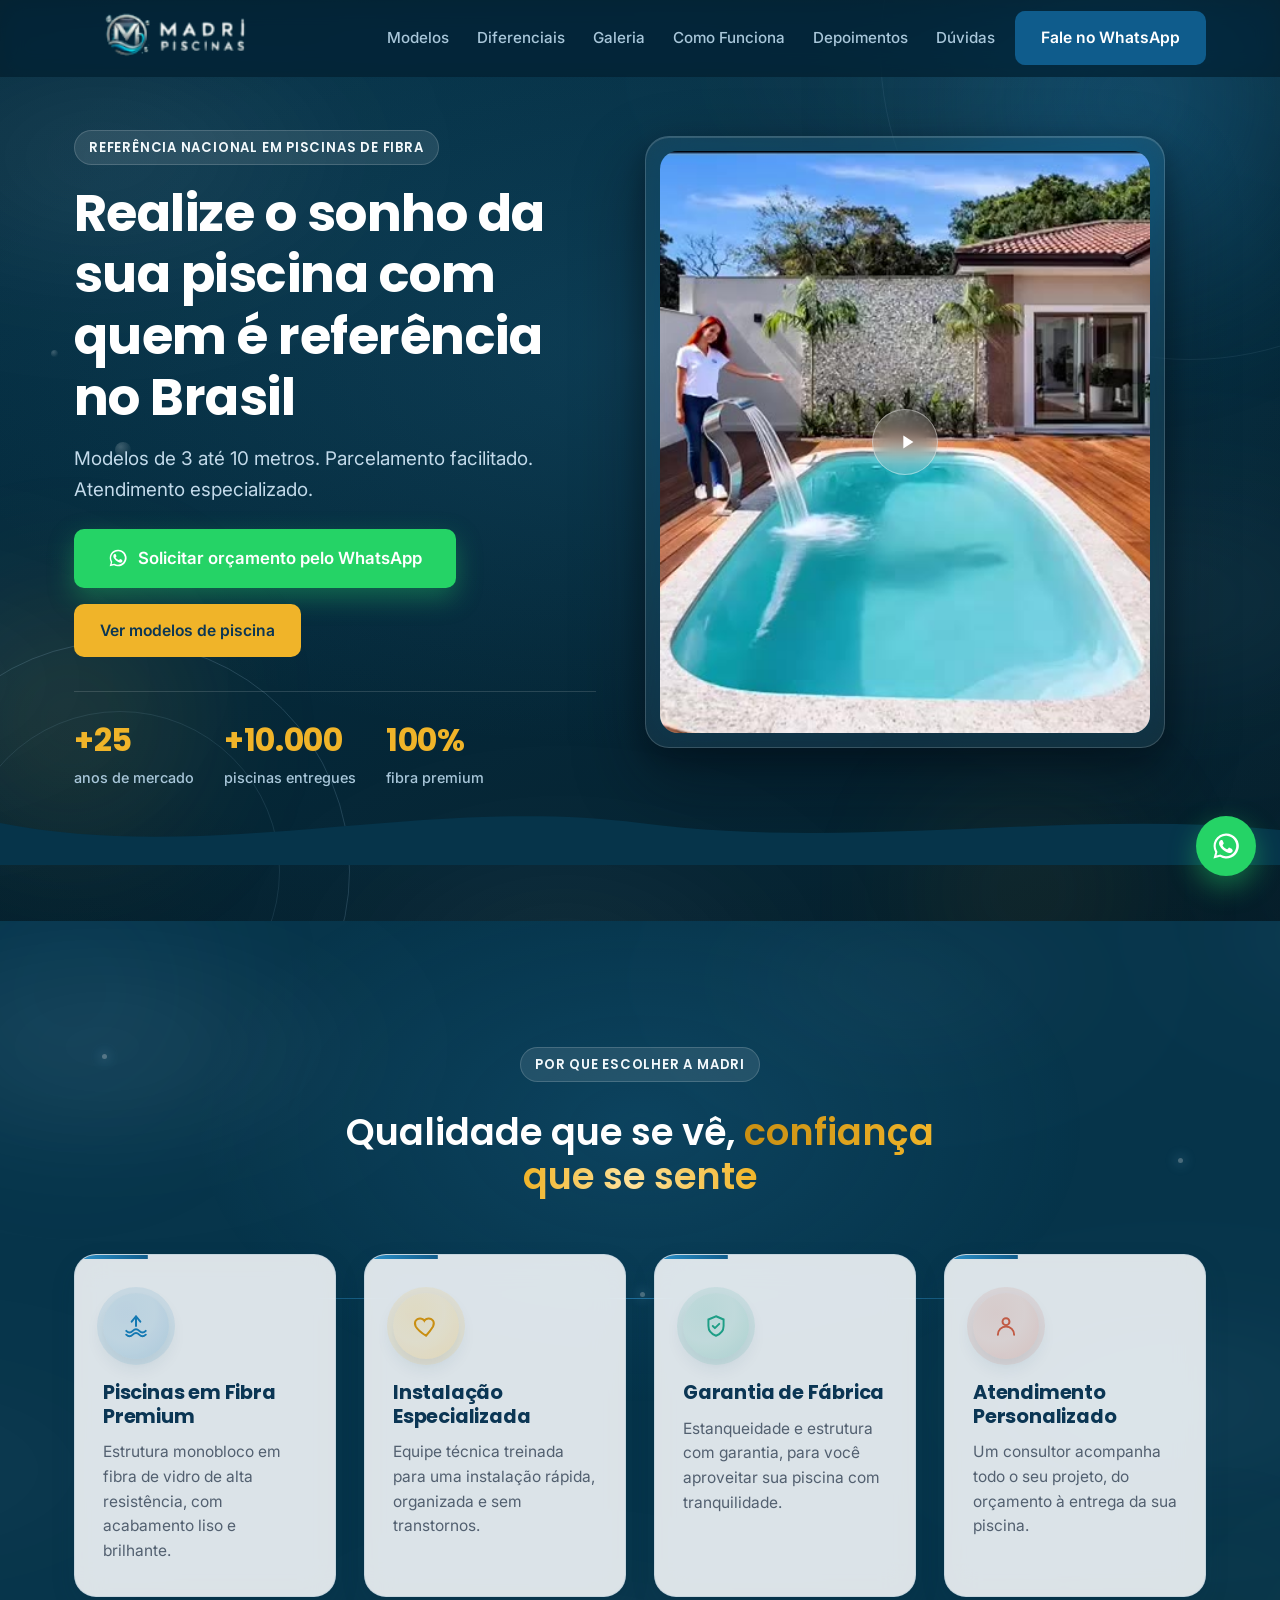
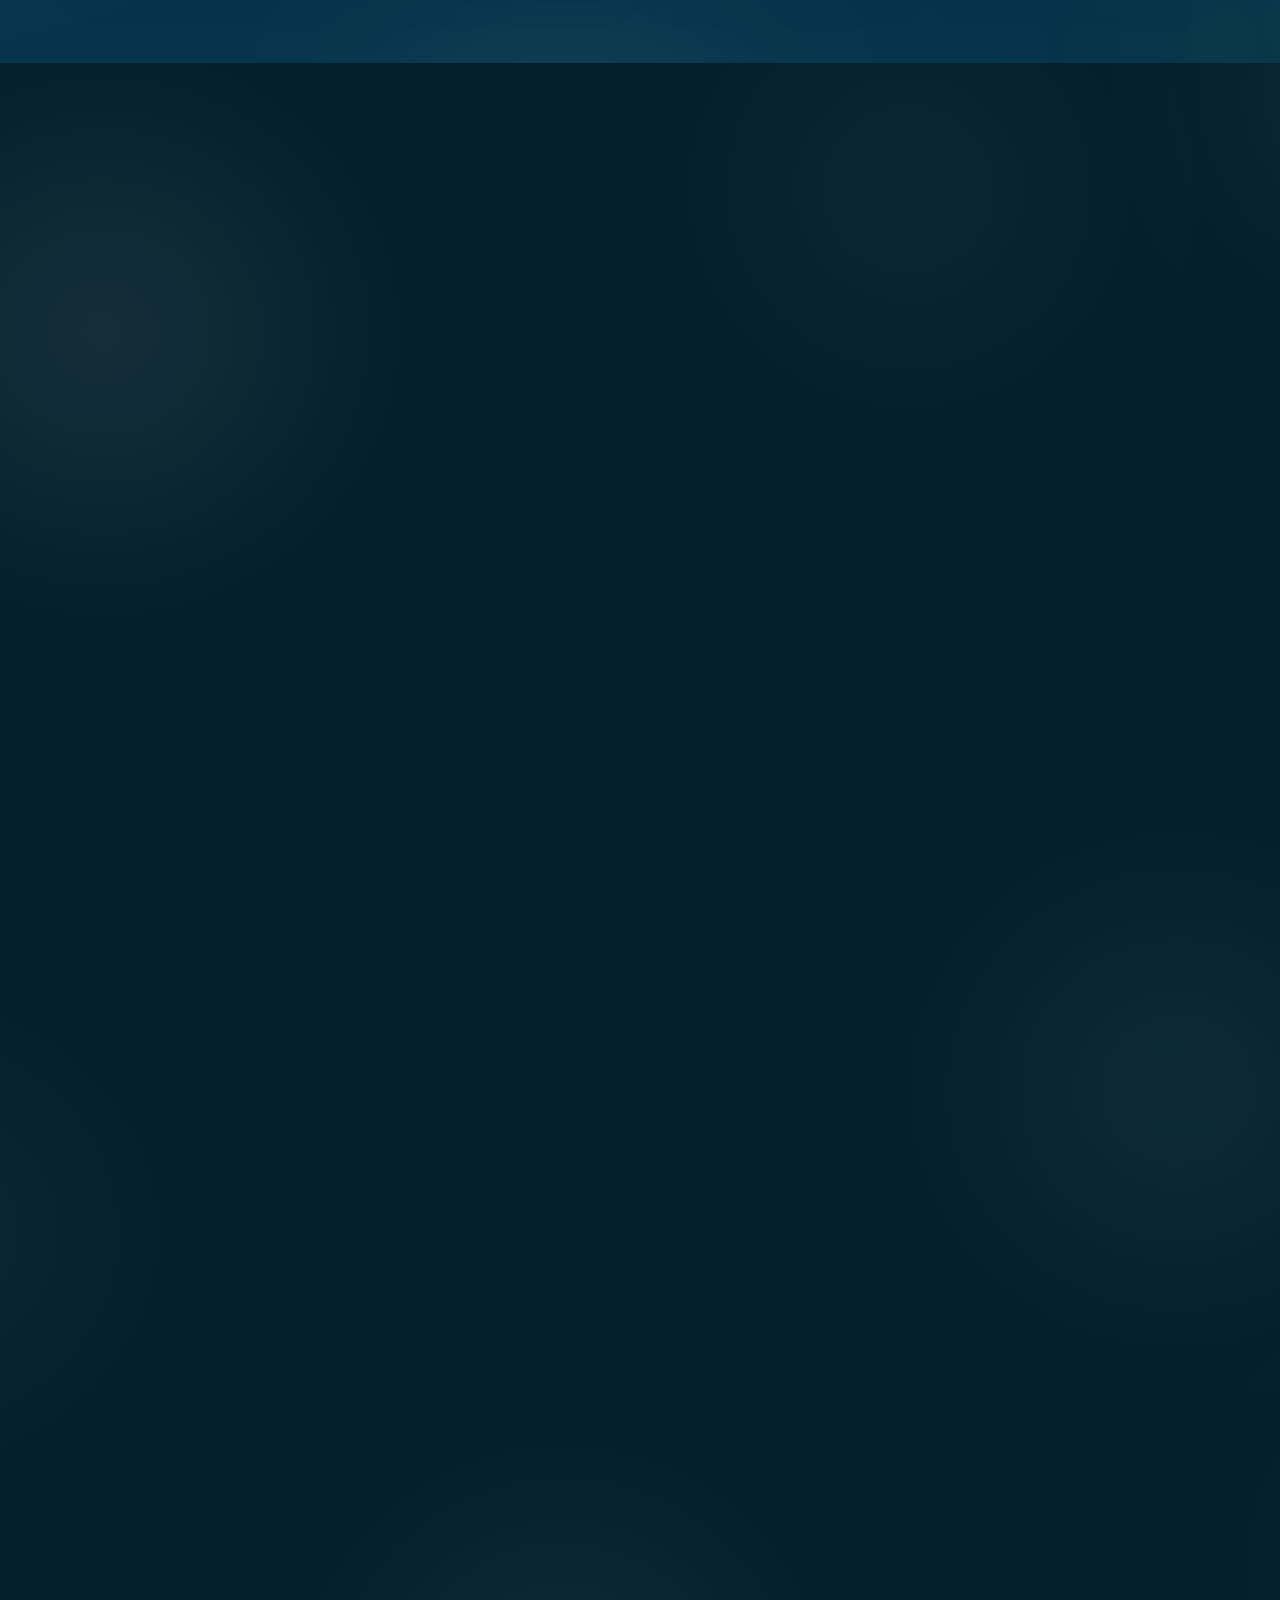
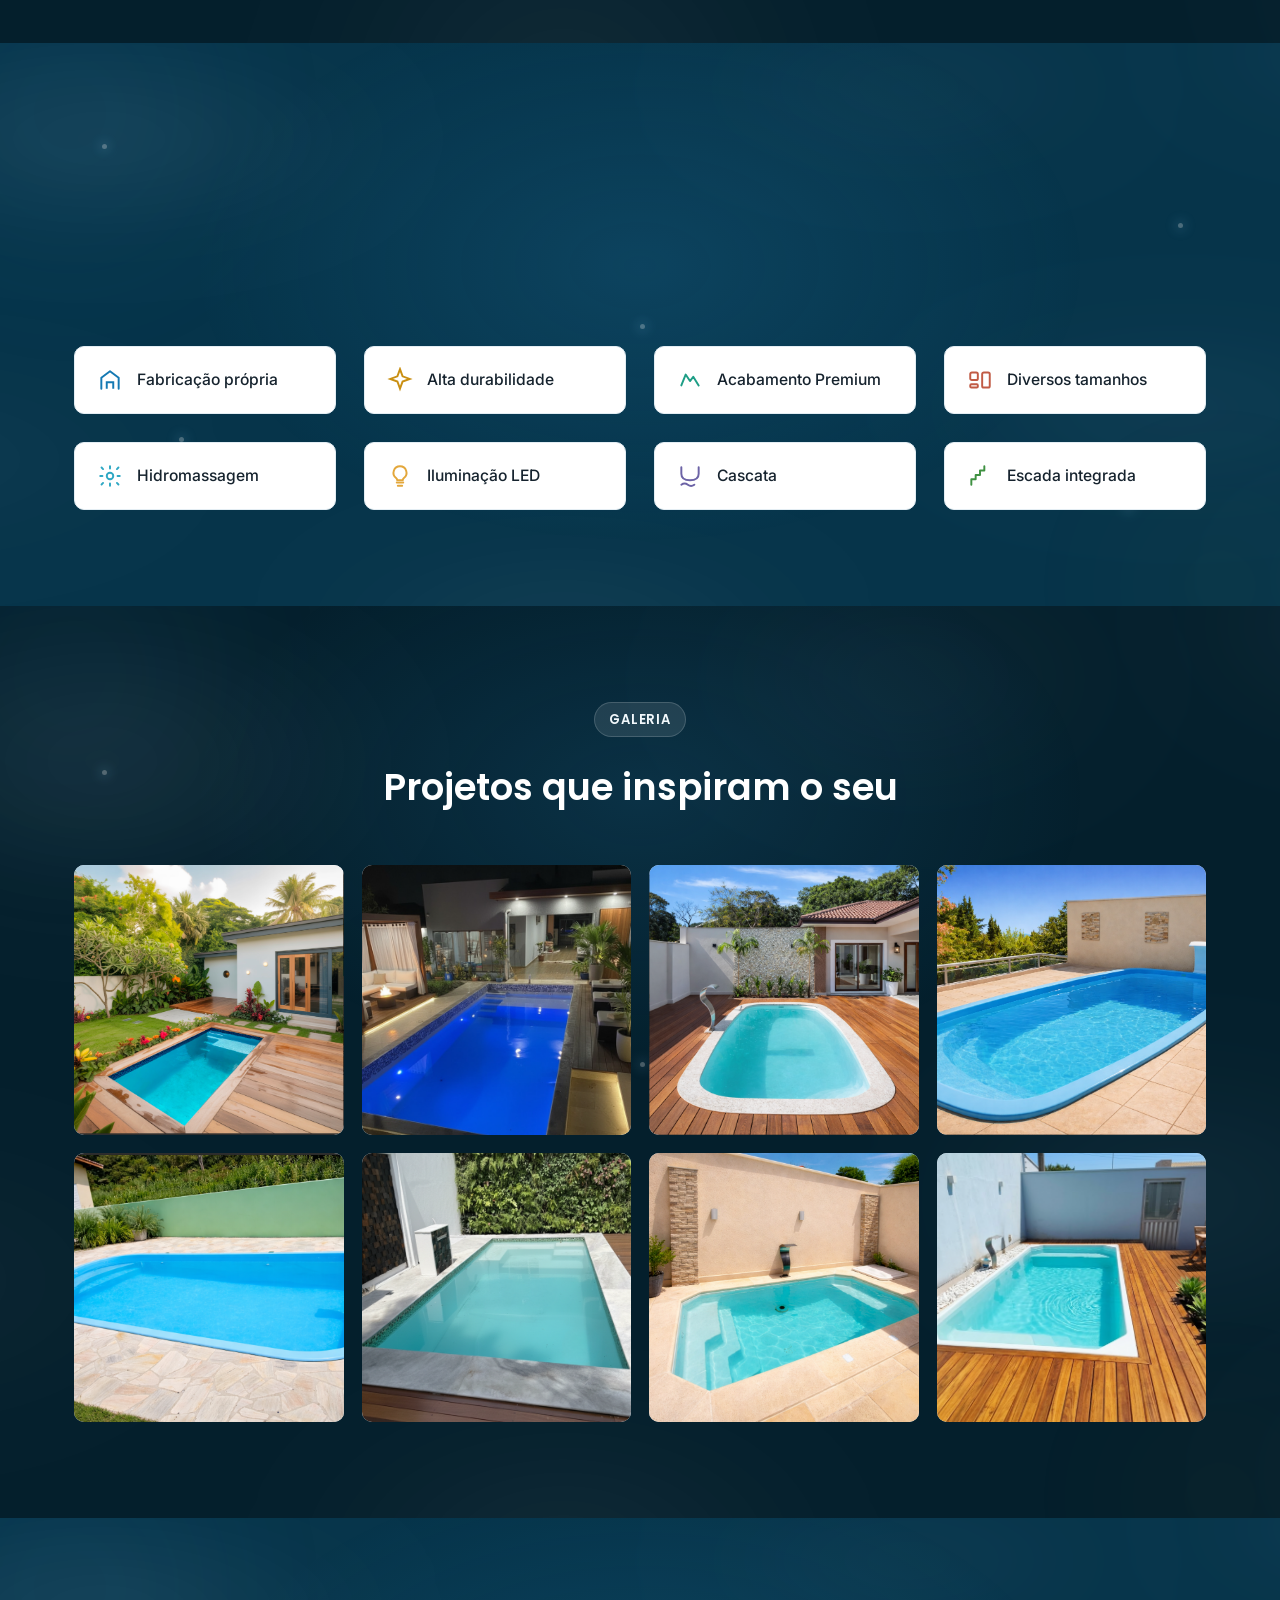
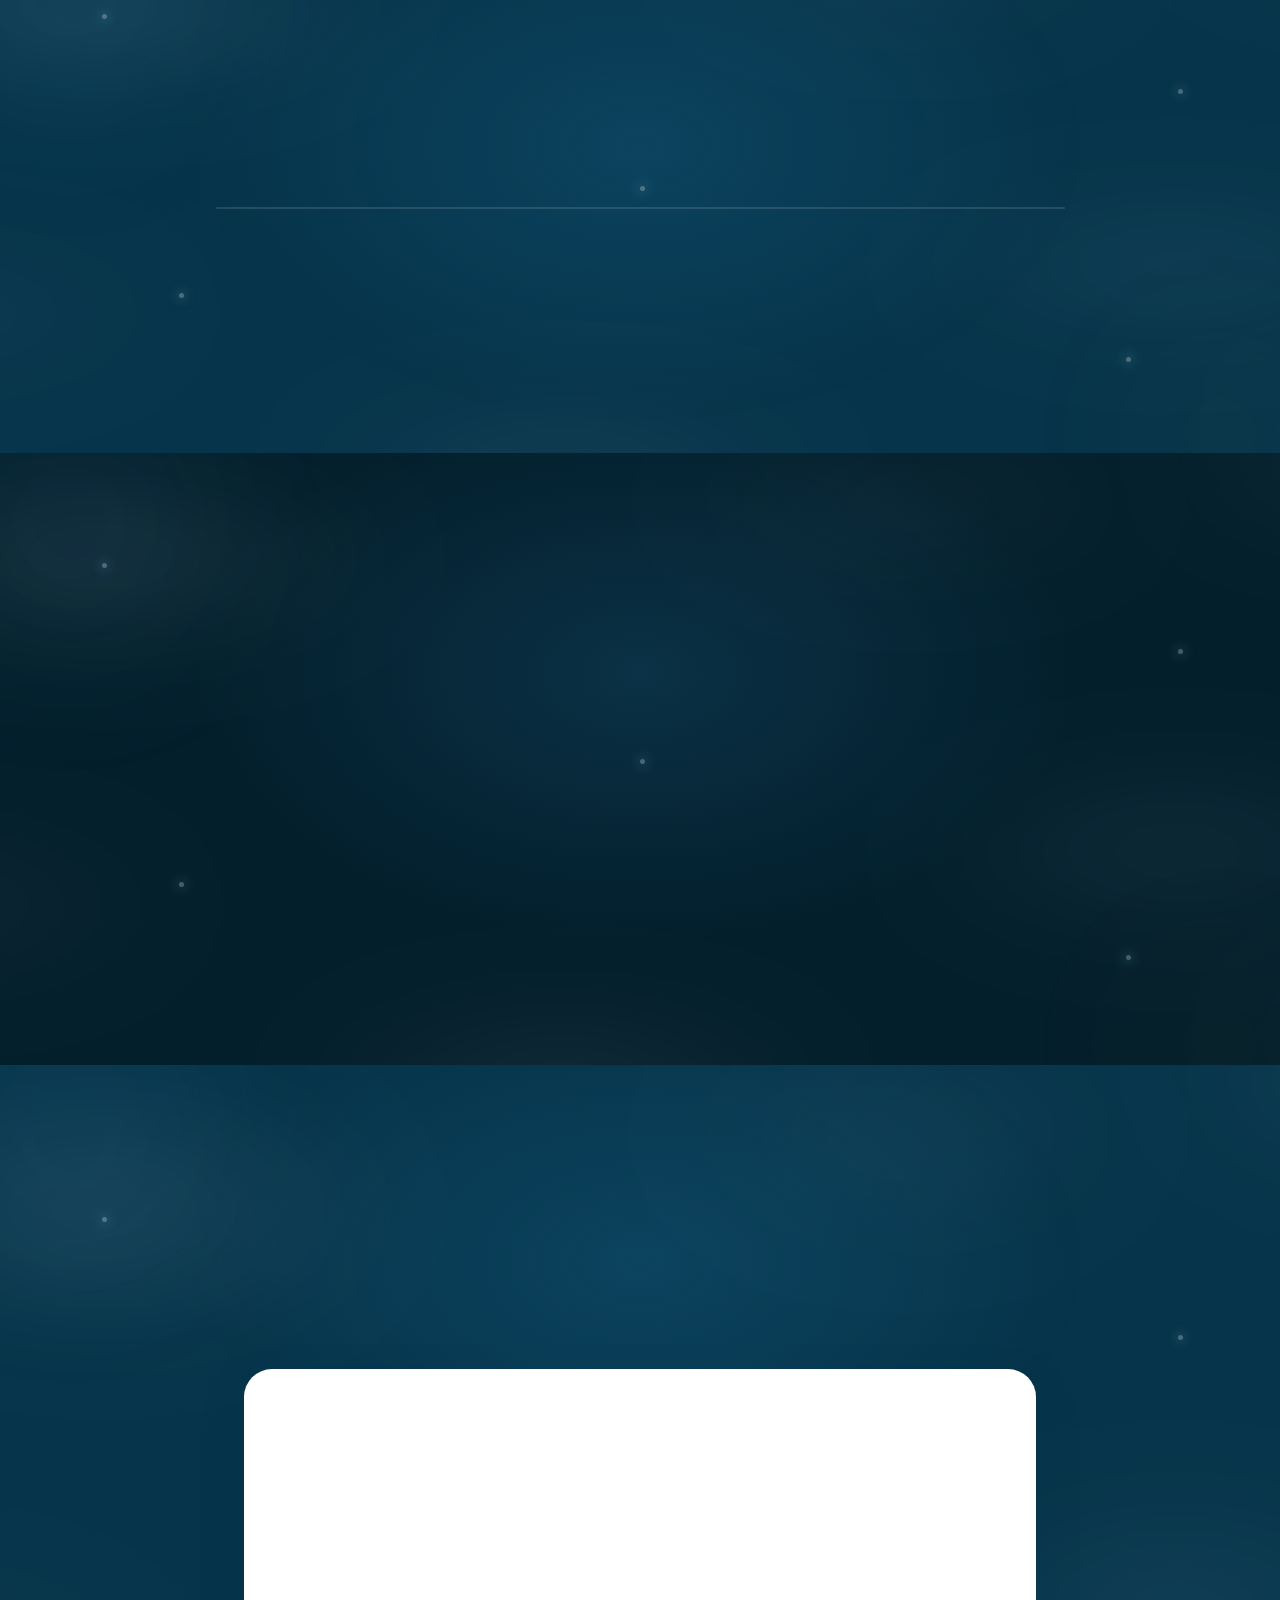
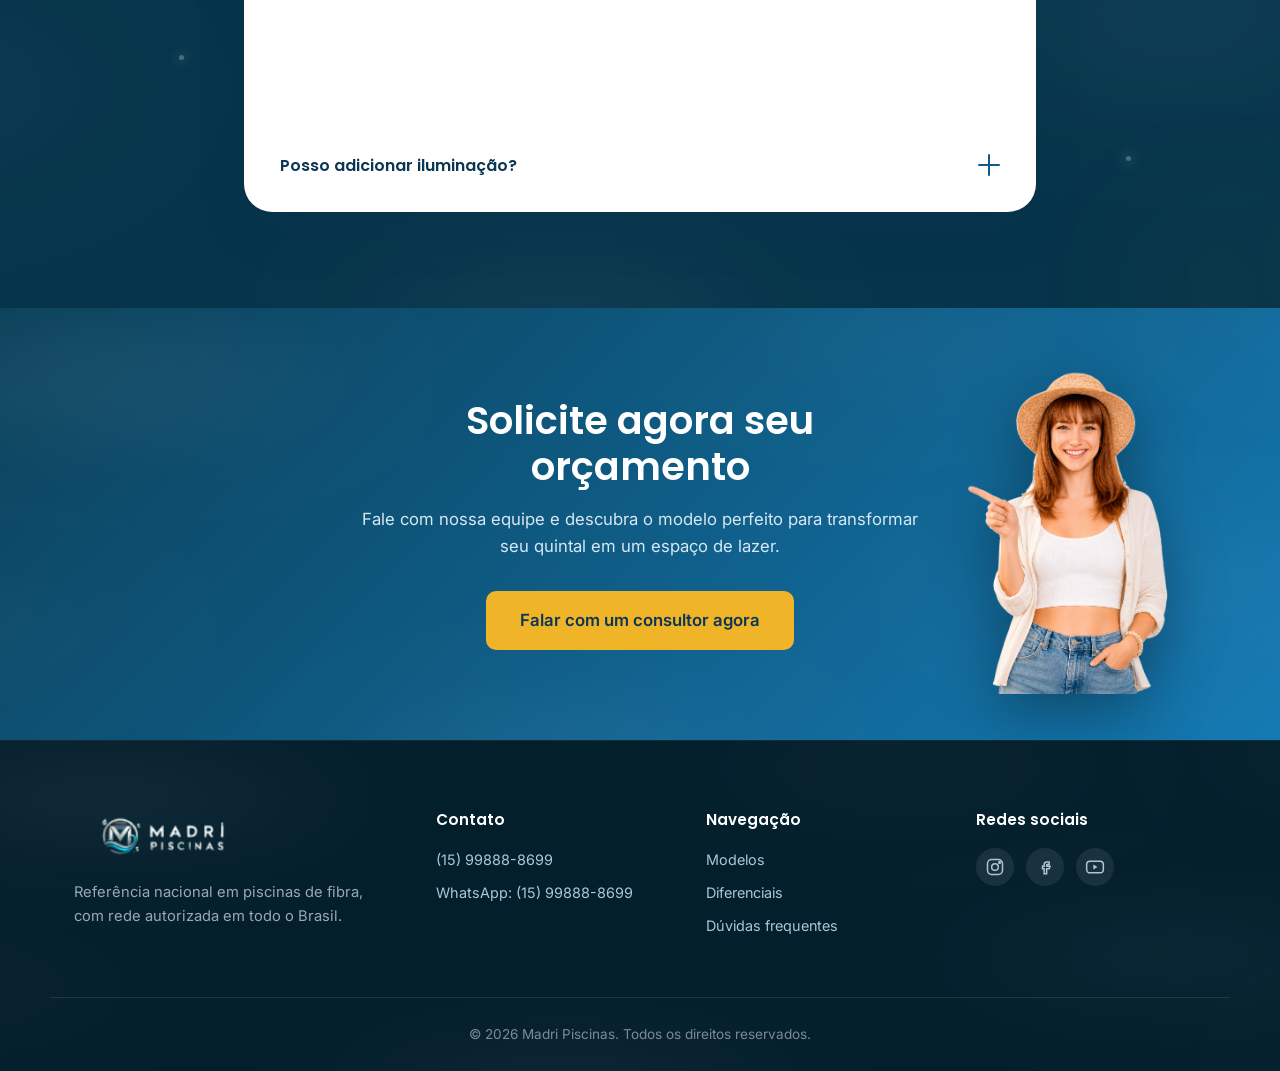
==== commit d219fec7: "Redesenha Hero, seções e catálogo da landing page Madri Piscinas Reestrutura o Hero com vídeo em des" ====
--- a/index.html
+++ b/index.html
@@ -22,7 +22,11 @@
   <meta name="twitter:card" content="summary_large_image">
 
   <!-- ==================== Favicon ==================== -->
-  <link rel="icon" href="data:image/svg+xml,%3Csvg xmlns='http://www.w3.org/2000/svg' viewBox='0 0 64 64'%3E%3Crect width='64' height='64' rx='14' fill='%230F5C8C'/%3E%3Cpath d='M10 40c4-4 8-4 12 0s8 4 12 0 8-4 12 0 8 4 8 4' stroke='%23ffffff' stroke-width='4' fill='none' stroke-linecap='round'/%3E%3Cpath d='M10 50c4-4 8-4 12 0s8 4 12 0 8-4 12 0 8 4 8 4' stroke='%23F0B429' stroke-width='4' fill='none' stroke-linecap='round'/%3E%3C/svg%3E">
+  <link rel="icon" href="assets/favicon.ico" sizes="any">
+  <link rel="icon" type="image/png" sizes="32x32" href="assets/favicon-32x32.png">
+  <link rel="icon" type="image/png" sizes="48x48" href="assets/favicon-48x48.png">
+  <link rel="shortcut icon" href="assets/favicon.ico">
+  <link rel="apple-touch-icon" sizes="180x180" href="assets/apple-touch-icon.png">
 
   <!-- ==================== Performance: preconnect ==================== -->
   <link rel="preconnect" href="https://fonts.googleapis.com">
@@ -64,6 +68,17 @@
   <section class="hero" id="hero">
     <div class="hero__blob hero__blob--1" aria-hidden="true"></div>
     <div class="hero__blob hero__blob--2" aria-hidden="true"></div>
+    <div class="hero__blob hero__blob--3" aria-hidden="true"></div>
+
+    <div class="hero__ripple hero__ripple--1" aria-hidden="true"></div>
+    <div class="hero__ripple hero__ripple--2" aria-hidden="true"></div>
+    <div class="hero__ripple hero__ripple--3" aria-hidden="true"></div>
+
+    <span class="hero__bubble hero__bubble--1" aria-hidden="true"></span>
+    <span class="hero__bubble hero__bubble--2" aria-hidden="true"></span>
+    <span class="hero__bubble hero__bubble--3" aria-hidden="true"></span>
+    <span class="hero__bubble hero__bubble--4" aria-hidden="true"></span>
+    <span class="hero__bubble hero__bubble--5" aria-hidden="true"></span>
 
     <div class="container hero__grid">
       <div class="hero__content">
@@ -73,11 +88,11 @@
           Modelos de 3 até 10 metros. Parcelamento facilitado. Atendimento especializado.
         </p>
         <div class="hero__actions" data-reveal>
-          <a href="https://wa.me/5515998888699?text=Ol%C3%A1!%20Quero%20solicitar%20um%20or%C3%A7amento%20de%20piscina." class="btn btn--gold btn--lg" target="_blank" rel="noopener">
+          <a href="https://wa.me/5515998888699?text=Ol%C3%A1!%20Quero%20solicitar%20um%20or%C3%A7amento%20de%20piscina." class="btn btn--whatsapp btn--lg" target="_blank" rel="noopener">
             <svg width="20" height="20" viewBox="0 0 24 24" fill="currentColor" aria-hidden="true"><path d="M12 2a10 10 0 0 0-8.6 15L2 22l5.2-1.4A10 10 0 1 0 12 2zm0 18.2a8.2 8.2 0 0 1-4.2-1.2l-.3-.2-3.1.8.8-3-.2-.3A8.2 8.2 0 1 1 12 20.2zm4.5-6.1c-.2-.1-1.5-.7-1.7-.8-.2-.1-.4-.1-.6.1s-.7.8-.9 1c-.2.2-.3.2-.6.1a6.7 6.7 0 0 1-2-1.2 7.4 7.4 0 0 1-1.4-1.7c-.1-.2 0-.4.1-.5l.4-.5c.1-.2.2-.3.3-.5s0-.4 0-.5c0-.2-.6-1.5-.9-2-.2-.5-.5-.4-.6-.4h-.5a1 1 0 0 0-.7.3 3 3 0 0 0-1 2.3c0 1.3.9 2.6 1.1 2.8.1.2 2 3 4.7 4.2a15 15 0 0 0 1.6.6 3.8 3.8 0 0 0 1.7.1c.5-.1 1.5-.6 1.7-1.2.2-.6.2-1.1.1-1.2s-.2-.2-.4-.3z"/></svg>
             Solicitar orçamento pelo WhatsApp
           </a>
-          <a href="#modelos" class="btn btn--ghost">Ver modelos de piscina</a>
+          <a href="#modelos" class="btn btn--gold">Ver modelos de piscina</a>
         </div>
 
         <ul class="hero__stats" data-reveal>
@@ -88,14 +103,21 @@
       </div>
 
       <div class="hero__visual" data-reveal>
-        <img src="assets/cascos-piscinas.png" alt="Diversos modelos e formatos de cascos de piscina de fibra Madri Piscinas" class="hero__visual-cascos" loading="eager" width="686" height="487">
-        <video
-          class="hero__visual-video"
-          src="assets/hero-video.mp4"
-          poster="assets/video-poster.jpg"
-          aria-label="Vídeo institucional Madri Piscinas"
-          autoplay muted loop playsinline preload="auto">
-        </video>
+        <div class="hero-video-card">
+          <div class="hero-video-card__frame">
+            <video
+              class="hero__visual-video"
+              src="assets/hero-video.mp4"
+              poster="assets/video-poster.jpg"
+              aria-label="Vídeo institucional Madri Piscinas"
+              autoplay muted loop playsinline preload="auto">
+            </video>
+            <button type="button" class="hero-video-card__play" id="heroVideoToggle" aria-label="Ativar som do vídeo">
+              <svg class="icon-play" width="22" height="22" viewBox="0 0 24 24" fill="currentColor" aria-hidden="true"><path d="M8 5v14l11-7z"/></svg>
+              <svg class="icon-pause" width="22" height="22" viewBox="0 0 24 24" fill="currentColor" aria-hidden="true"><path d="M7 5h4v14H7zm6 0h4v14h-4z"/></svg>
+            </button>
+          </div>
+        </div>
       </div>
     </div>
 
@@ -105,14 +127,23 @@
   </section>
 
   <!-- ==================== BENEFÍCIOS ==================== -->
-  <section class="section" id="beneficios">
+  <section class="section beneficios" id="beneficios">
+    <div class="beneficios__glow" aria-hidden="true"></div>
+    <div class="beneficios__blob beneficios__blob--1" aria-hidden="true"></div>
+    <div class="beneficios__blob beneficios__blob--2" aria-hidden="true"></div>
+    <span class="beneficios__particle beneficios__particle--1" aria-hidden="true"></span>
+    <span class="beneficios__particle beneficios__particle--2" aria-hidden="true"></span>
+    <span class="beneficios__particle beneficios__particle--3" aria-hidden="true"></span>
+    <span class="beneficios__particle beneficios__particle--4" aria-hidden="true"></span>
+    <span class="beneficios__particle beneficios__particle--5" aria-hidden="true"></span>
+
     <div class="container">
       <div class="section__head" data-reveal>
         <p class="eyebrow">Por que escolher a Madri</p>
-        <h2>Qualidade que se vê, confiança que se sente</h2>
-      </div>
-
-      <div class="grid grid--4">
+        <h2>Qualidade que se vê, <span class="text-highlight-gold">confiança que se sente</span></h2>
+      </div>
+
+      <div class="grid grid--4 beneficios__grid">
         <article class="card-benefit" data-reveal>
           <span class="icon-badge">
             <svg width="26" height="26" viewBox="0 0 24 24" fill="none" stroke="currentColor" stroke-width="1.8"><path d="M3 16.5c2 2 4 2 6 0s4-2 6 0 4 2 6 0" stroke-linecap="round"/><path d="M3 20c2 2 4 2 6 0s4-2 6 0 4 2 6 0" stroke-linecap="round"/><path d="M12 3v9M8 8l4-5 4 5" stroke-linecap="round" stroke-linejoin="round"/></svg>
@@ -153,7 +184,7 @@
     <div class="container">
       <div class="section__head" data-reveal>
         <p class="eyebrow">Catálogo de modelos</p>
-        <h2>Encontre o formato ideal para o seu espaço</h2>
+        <h2>Encontre o <span class="text-highlight-gold">formato ideal</span> para o seu espaço</h2>
         <p class="section__desc">Modelos inspirados no catálogo oficial da rede Madri Piscinas, de mini piscinas a espaços completos de lazer.</p>
       </div>
 
@@ -165,10 +196,19 @@
 
   <!-- ==================== DIFERENCIAIS ==================== -->
   <section class="section" id="diferenciais">
+    <div class="section__glow" aria-hidden="true"></div>
+    <div class="section__blob section__blob--1" aria-hidden="true"></div>
+    <div class="section__blob section__blob--2" aria-hidden="true"></div>
+    <span class="section__particle section__particle--1" aria-hidden="true"></span>
+    <span class="section__particle section__particle--2" aria-hidden="true"></span>
+    <span class="section__particle section__particle--3" aria-hidden="true"></span>
+    <span class="section__particle section__particle--4" aria-hidden="true"></span>
+    <span class="section__particle section__particle--5" aria-hidden="true"></span>
+
     <div class="container">
       <div class="section__head" data-reveal>
         <p class="eyebrow">Diferenciais Madri</p>
-        <h2>Detalhes que transformam sua piscina em um espaço único</h2>
+        <h2>Detalhes que transformam sua piscina em um <span class="text-highlight-gold">espaço único</span></h2>
       </div>
 
       <div class="grid grid--4 grid--diff">
@@ -210,6 +250,15 @@
 
   <!-- ==================== GALERIA ==================== -->
   <section class="section section--tint" id="galeria">
+    <div class="section__glow" aria-hidden="true"></div>
+    <div class="section__blob section__blob--1" aria-hidden="true"></div>
+    <div class="section__blob section__blob--2" aria-hidden="true"></div>
+    <span class="section__particle section__particle--1" aria-hidden="true"></span>
+    <span class="section__particle section__particle--2" aria-hidden="true"></span>
+    <span class="section__particle section__particle--3" aria-hidden="true"></span>
+    <span class="section__particle section__particle--4" aria-hidden="true"></span>
+    <span class="section__particle section__particle--5" aria-hidden="true"></span>
+
     <div class="container">
       <div class="section__head" data-reveal>
         <p class="eyebrow">Galeria</p>
@@ -224,13 +273,23 @@
 
   <!-- ==================== COMO FUNCIONA ==================== -->
   <section class="section" id="como-funciona">
+    <div class="section__glow" aria-hidden="true"></div>
+    <div class="section__blob section__blob--1" aria-hidden="true"></div>
+    <div class="section__blob section__blob--2" aria-hidden="true"></div>
+    <span class="section__particle section__particle--1" aria-hidden="true"></span>
+    <span class="section__particle section__particle--2" aria-hidden="true"></span>
+    <span class="section__particle section__particle--3" aria-hidden="true"></span>
+    <span class="section__particle section__particle--4" aria-hidden="true"></span>
+    <span class="section__particle section__particle--5" aria-hidden="true"></span>
+
     <div class="container">
       <div class="section__head" data-reveal>
         <p class="eyebrow">Processo simples</p>
         <h2>Como funciona</h2>
       </div>
 
-      <div class="steps">
+      <div class="steps" data-reveal>
+        <div class="steps__line" aria-hidden="true"><span class="steps__line-fill"></span></div>
         <div class="step" data-reveal>
           <span class="step__number">1</span>
           <h3>Escolha seu modelo</h3>
@@ -257,6 +316,15 @@
 
   <!-- ==================== DEPOIMENTOS ==================== -->
   <section class="section section--tint" id="depoimentos">
+    <div class="section__glow" aria-hidden="true"></div>
+    <div class="section__blob section__blob--1" aria-hidden="true"></div>
+    <div class="section__blob section__blob--2" aria-hidden="true"></div>
+    <span class="section__particle section__particle--1" aria-hidden="true"></span>
+    <span class="section__particle section__particle--2" aria-hidden="true"></span>
+    <span class="section__particle section__particle--3" aria-hidden="true"></span>
+    <span class="section__particle section__particle--4" aria-hidden="true"></span>
+    <span class="section__particle section__particle--5" aria-hidden="true"></span>
+
     <div class="container">
       <div class="section__head" data-reveal>
         <p class="eyebrow">Depoimentos</p>
@@ -269,7 +337,7 @@
           <p>"Atendimento excelente do início ao fim. A equipe explicou tudo com clareza e a instalação foi rápida."</p>
           <div class="review-card__author">
             <span class="avatar">R</span>
-            <div><strong>Ricardo A.</strong><span>Cliente Madri Piscinas</span></div>
+            <div><strong>Ricardo A.</strong><span>Cliente Madri Piscinas · Sorocaba <span style="white-space:nowrap">- SP</span></span></div>
           </div>
         </article>
 
@@ -278,16 +346,16 @@
           <p>"A piscina ficou linda, com ótimo acabamento. Recomendo para quem busca qualidade e confiança."</p>
           <div class="review-card__author">
             <span class="avatar">F</span>
-            <div><strong>Fernanda L.</strong><span>Cliente Madri Piscinas</span></div>
-          </div>
-        </article>
-
-        <article class="review-card review-card--placeholder" data-reveal>
-          <div class="review-card__stars" aria-label="Avaliações em breve">★★★★★</div>
-          <p>Este espaço está reservado para novas avaliações de clientes. Seja um dos primeiros a compartilhar sua experiência.</p>
+            <div><strong>Fernanda L.</strong><span>Cliente Madri Piscinas · Campinas <span style="white-space:nowrap">- SP</span></span></div>
+          </div>
+        </article>
+
+        <article class="review-card" data-reveal>
+          <div class="review-card__stars" aria-label="5 de 5 estrelas">★★★★★</div>
+          <p>"Superou minhas expectativas. Equipe atenciosa do orçamento até a entrega, e o resultado ficou impecável."</p>
           <div class="review-card__author">
-            <span class="avatar">?</span>
-            <div><strong>Seu nome aqui</strong><span>Em breve</span></div>
+            <span class="avatar">M</span>
+            <div><strong>Maycon</strong><span>Cliente Madri Piscinas · Boituva <span style="white-space:nowrap">- SP</span></span></div>
           </div>
         </article>
       </div>
@@ -296,6 +364,15 @@
 
   <!-- ==================== FAQ ==================== -->
   <section class="section" id="faq">
+    <div class="section__glow" aria-hidden="true"></div>
+    <div class="section__blob section__blob--1" aria-hidden="true"></div>
+    <div class="section__blob section__blob--2" aria-hidden="true"></div>
+    <span class="section__particle section__particle--1" aria-hidden="true"></span>
+    <span class="section__particle section__particle--2" aria-hidden="true"></span>
+    <span class="section__particle section__particle--3" aria-hidden="true"></span>
+    <span class="section__particle section__particle--4" aria-hidden="true"></span>
+    <span class="section__particle section__particle--5" aria-hidden="true"></span>
+
     <div class="container container--narrow">
       <div class="section__head" data-reveal>
         <p class="eyebrow">Dúvidas frequentes</p>
@@ -370,6 +447,7 @@
 
   <!-- ==================== CTA FINAL ==================== -->
   <section class="cta-final">
+    <img src="assets/modelo-madri.png" alt="" class="cta-final__person" aria-hidden="true">
     <div class="container cta-final__inner" data-reveal>
       <h2>Solicite agora seu orçamento</h2>
       <p>Fale com nossa equipe e descubra o modelo perfeito para transformar seu quintal em um espaço de lazer.</p>
--- a/style.css
+++ b/style.css
@@ -76,12 +76,69 @@
 }
 
 .container {
+  position: relative;
+  z-index: 1;
   width: 100%;
   max-width: var(--container);
   margin: 0 auto;
   padding: 0 24px;
 }
 .container--narrow { max-width: 840px; }
+
+/* =========================== CAUSTICS (reflexo de luz da água) =========================== */
+/* Manchas de luz suaves e sobrepostas, à deriva em trajetos orgânicos e não lineares —
+   lembram o reflexo de luz na água (caustics), não uma textura deslizando.
+   Duas camadas independentes (::before/::after), com durações dessincronizadas,
+   evitam a sensação de "loop" único. Movimento via transform (leve, sem repaint),
+   priorizando performance; percebido só após alguns segundos de observação. */
+.hero, .section, .cta-final, .footer {
+  position: relative;
+  overflow: hidden;
+}
+.hero::before, .section::before, .cta-final::before, .footer::before,
+.hero::after, .section::after, .cta-final::after, .footer::after {
+  content: '';
+  position: absolute;
+  inset: -25%;
+  z-index: 0;
+  pointer-events: none;
+  mix-blend-mode: screen;
+  filter: blur(38px);
+  will-change: transform;
+}
+.hero::before, .section::before, .cta-final::before, .footer::before {
+  opacity: 0.13;
+  background-image:
+    radial-gradient(ellipse 26% 20% at 22% 28%, rgba(255,255,255,0.55), transparent 60%),
+    radial-gradient(ellipse 22% 17% at 78% 60%, rgba(178,224,255,0.45), transparent 65%),
+    radial-gradient(ellipse 24% 19% at 46% 86%, rgba(255,255,255,0.4), transparent 60%),
+    radial-gradient(ellipse 18% 15% at 88% 18%, rgba(178,224,255,0.4), transparent 60%);
+  animation: causticsFloat1 58s ease-in-out infinite;
+}
+.hero::after, .section::after, .cta-final::after, .footer::after {
+  opacity: 0.1;
+  background-image:
+    radial-gradient(ellipse 20% 16% at 64% 22%, rgba(200,232,255,0.4), transparent 62%),
+    radial-gradient(ellipse 24% 18% at 12% 66%, rgba(255,255,255,0.35), transparent 60%),
+    radial-gradient(ellipse 18% 15% at 92% 80%, rgba(200,232,255,0.4), transparent 62%);
+  animation: causticsFloat2 71s ease-in-out infinite;
+  animation-delay: -22s;
+}
+
+@keyframes causticsFloat1 {
+  0%   { transform: translate(0%, 0%) scale(1); }
+  22%  { transform: translate(-2.2%, 1.6%) scale(1.015); }
+  48%  { transform: translate(1.6%, 2.4%) scale(1.03); }
+  74%  { transform: translate(2.4%, -1.4%) scale(1.01); }
+  100% { transform: translate(0%, 0%) scale(1); }
+}
+@keyframes causticsFloat2 {
+  0%   { transform: translate(0%, 0%) scale(1.02); }
+  30%  { transform: translate(2%, -1.8%) scale(1); }
+  55%  { transform: translate(-1.8%, -2.6%) scale(1.025); }
+  80%  { transform: translate(-2.6%, 1.4%) scale(1.01); }
+  100% { transform: translate(0%, 0%) scale(1.02); }
+}
 
 /* =========================== BOTÕES =========================== */
 .btn {
@@ -102,6 +159,18 @@
 .btn--gold { background: var(--gold); color: var(--blue-900); }
 .btn--gold:hover { background: #ffc63f; transform: translateY(-2px); box-shadow: var(--shadow-md); }
 
+/* WhatsApp: verde oficial, para se destacar como o CTA principal da página */
+.btn--whatsapp {
+  background: #25D366;
+  color: var(--white);
+  box-shadow: 0 10px 26px rgba(37, 211, 102, 0.35);
+}
+.btn--whatsapp:hover {
+  background: #1FB958;
+  transform: translateY(-3px);
+  box-shadow: 0 16px 34px rgba(37, 211, 102, 0.48);
+}
+
 .btn--ghost-light { background: rgba(255,255,255,0.08); color: var(--white); border: 1.5px solid rgba(255,255,255,0.55); }
 .btn--ghost-light:hover { background: rgba(255,255,255,0.18); }
 
@@ -140,8 +209,8 @@
   align-items: center;
   flex-shrink: 0;
 }
-.logo__img { height: 42px; width: auto; border-radius: 8px; }
-.logo--footer .logo__img { height: 38px; }
+.logo__img { height: 64px; width: auto; }
+.logo--footer .logo__img { height: 56px; }
 
 .nav {
   display: none;
@@ -185,9 +254,15 @@
 /* =========================== HERO =========================== */
 .hero {
   position: relative;
-  padding: 150px 0 0;
+  min-height: 90vh;
+  display: grid;
+  align-content: center;
+  padding: 130px 0 56px;
   overflow: hidden;
-  background: linear-gradient(160deg, var(--navy-900) 0%, var(--navy-950) 100%);
+  background:
+    radial-gradient(ellipse 90% 70% at 50% 38%, rgba(52, 150, 200, 0.16) 0%, transparent 62%),
+    radial-gradient(ellipse 130% 110% at 50% 50%, transparent 42%, rgba(2, 13, 20, 0.6) 100%),
+    linear-gradient(160deg, var(--navy-900) 0%, var(--navy-950) 100%);
 }
 
 /* Formas decorativas suaves ao fundo (sem imagens, apenas CSS) */
@@ -200,31 +275,62 @@
   pointer-events: none;
 }
 .hero__blob--1 {
-  width: 460px; height: 460px;
+  width: 500px; height: 500px;
   background: radial-gradient(circle, var(--blue-500) 0%, transparent 70%);
-  top: -140px; right: -80px;
-  opacity: 0.35;
+  top: -150px; right: -100px;
+  opacity: 0.4;
 }
 .hero__blob--2 {
-  width: 340px; height: 340px;
+  width: 360px; height: 360px;
   background: radial-gradient(circle, rgba(240,180,41,0.28) 0%, transparent 70%);
   bottom: 20px; left: -110px;
 }
+.hero__blob--3 {
+  width: 300px; height: 300px;
+  background: radial-gradient(circle, rgba(240,180,41,0.22) 0%, transparent 70%);
+  bottom: -120px; right: 8%;
+  opacity: 0.5;
+}
+
+/* Ondulações e bolhas d'água discretas, quase imperceptíveis */
+.hero__ripple {
+  position: absolute;
+  border-radius: 50%;
+  border: 1px solid rgba(178, 224, 255, 0.16);
+  z-index: 0;
+  pointer-events: none;
+}
+.hero__ripple--1 { width: 460px; height: 460px; left: -110px; bottom: -180px; }
+.hero__ripple--2 { width: 320px; height: 320px; left: -40px; bottom: -110px; border-color: rgba(178, 224, 255, 0.1); }
+.hero__ripple--3 { width: 620px; height: 620px; right: -220px; top: -260px; border-color: rgba(178, 224, 255, 0.08); }
+
+.hero__bubble {
+  position: absolute;
+  border-radius: 50%;
+  background: radial-gradient(circle at 35% 30%, rgba(255,255,255,0.22), rgba(255,255,255,0.03) 70%);
+  z-index: 0;
+  pointer-events: none;
+}
+.hero__bubble--1 { width: 10px; height: 10px; left: 6%; top: 62%; }
+.hero__bubble--2 { width: 16px; height: 16px; left: 9%; top: 48%; }
+.hero__bubble--3 { width: 7px; height: 7px; left: 4%; top: 38%; }
+.hero__bubble--4 { width: 12px; height: 12px; right: 12%; top: 22%; }
+.hero__bubble--5 { width: 8px; height: 8px; right: 16%; top: 30%; }
 
 .hero__grid {
   position: relative;
   z-index: 1;
+  width: 100%;
   display: grid;
-  grid-template-columns: 1.05fr 0.95fr;
-  gap: 48px;
-  align-items: center;
-  padding-bottom: 90px;
+  grid-template-columns: 1fr 1fr;
+  gap: 88px;
+  align-items: stretch;
 }
 @media (max-width: 980px) {
-  .hero__grid { grid-template-columns: 1fr; padding-bottom: 60px; }
-}
-
-.hero__content { max-width: 560px; }
+  .hero__grid { grid-template-columns: 1fr; gap: 48px; }
+}
+
+.hero__content { max-width: 560px; align-self: center; }
 
 .eyebrow {
   display: inline-block;
@@ -245,70 +351,122 @@
   color: var(--white);
   font-size: clamp(2.1rem, 4.6vw, 3.2rem);
   font-weight: 700;
-  margin-bottom: 20px;
+  margin-bottom: 14px;
   letter-spacing: -0.01em;
 }
 
 .hero__subtitle {
-  font-size: 1.1rem;
-  color: var(--text-on-dark-muted);
+  font-size: 1.18rem;
+  line-height: 1.65;
+  color: #C3DAEA;
   max-width: 500px;
-  margin-bottom: 34px;
-}
-
-.hero__actions { display: flex; flex-wrap: wrap; gap: 16px; margin-bottom: 56px; }
+  margin-bottom: 24px;
+}
+
+.hero__actions { display: flex; flex-wrap: wrap; gap: 16px; margin-bottom: 34px; }
 
 .hero__stats {
   display: flex;
-  gap: 36px;
+  gap: 30px;
   flex-wrap: wrap;
   border-top: 1px solid rgba(255,255,255,0.14);
-  padding-top: 28px;
-}
-.hero__stats strong { display: block; font-family: var(--font-display); font-size: 1.6rem; color: var(--white); font-weight: 700; }
-.hero__stats span { font-size: 0.88rem; color: var(--text-on-dark-muted); }
-
-/* Composição visual: cascos (imagem original, sem alterações) + vídeo institucional */
+  padding-top: 18px;
+}
+.hero__stats li { padding: 4px 0; }
+.hero__stats strong {
+  display: block;
+  font-family: var(--font-display);
+  font-size: 2rem;
+  color: var(--gold);
+  font-weight: 700;
+  letter-spacing: -0.01em;
+}
+.hero__stats span { font-size: 0.9rem; color: var(--text-on-dark-muted); font-weight: 500; }
+
+/* =========================== VÍDEO — coluna direita =========================== */
 .hero__visual {
   position: relative;
+  height: 100%;
+}
+
+/* Card do vídeo: bordas arredondadas, sombra suave e glassmorphism discreto.
+   Posicionado para começar alinhado ao topo do título (h1) da coluna esquerda
+   e ocupar o restante da altura disponível da coluna. */
+.hero-video-card {
+  position: absolute;
+  top: 6px;
+  bottom: 47px;
+  left: calc(50% - 40px);
+  transform: translateX(-50%);
+  width: 100%;
+  max-width: 520px;
+  padding: 14px;
+  border-radius: 24px;
+  background: rgba(255, 255, 255, 0.06);
+  border: 1px solid rgba(255, 255, 255, 0.16);
+  backdrop-filter: blur(20px) saturate(140%);
+  -webkit-backdrop-filter: blur(20px) saturate(140%);
+  box-shadow:
+    0 30px 70px rgba(2, 12, 20, 0.45),
+    0 10px 26px rgba(2, 12, 20, 0.3),
+    inset 0 1px 0 rgba(255, 255, 255, 0.14);
+}
+
+.hero-video-card__frame {
+  position: relative;
+  z-index: 1;
+  width: 100%;
+  height: 100%;
+  border-radius: 18px;
+  overflow: hidden;
+  background: var(--navy-800);
+}
+
+/* O arquivo de vídeo tem tarjas pretas gravadas (topo/baixo). O conteúdo visível
+   ocupa 56,7% da altura nativa (464x832) — ampliamos e centralizamos para
+   cobrir o frame sem essas tarjas, independente da proporção do card. */
+.hero__visual-video {
+  position: absolute;
+  top: 50%;
+  left: 50%;
+  transform: translate(-50%, -50%);
+  width: auto;
+  height: 177%;
+  aspect-ratio: 464 / 832;
+  display: block;
+}
+
+/* Botão de play/pause elegante sobreposto ao vídeo */
+.hero-video-card__play {
+  position: absolute;
+  z-index: 2;
+  top: 50%;
+  left: 50%;
+  transform: translate(-50%, -50%);
+  width: 66px;
+  height: 66px;
   display: flex;
+  align-items: center;
   justify-content: center;
-  align-items: flex-end;
-  min-height: 420px;
-}
-.hero__visual-cascos {
-  width: 82%;
-  max-width: 460px;
-  border-radius: var(--radius-md);
-  box-shadow: var(--shadow-lg);
-  position: relative;
-  z-index: 1;
-}
-
-/* Vídeo vertical sem barras pretas: aspect-ratio igual ao arquivo original + object-fit: cover */
-.hero__visual-video {
-  width: 40%;
-  max-width: 220px;
-  aspect-ratio: 464 / 832;
-  object-fit: cover;
-  border-radius: var(--radius-md);
-  box-shadow: var(--shadow-lg);
-  position: absolute;
-  right: -6px;
-  bottom: -36px;
-  z-index: 2;
-  border: 4px solid var(--white);
-  background: var(--navy-800);
-  display: block;
-}
+  border-radius: 50%;
+  background: rgba(255, 255, 255, 0.16);
+  border: 1px solid rgba(255, 255, 255, 0.4);
+  backdrop-filter: blur(10px);
+  color: var(--white);
+  cursor: pointer;
+  transition: background 0.25s ease, transform 0.25s ease;
+}
+.hero-video-card__play:hover { background: rgba(255, 255, 255, 0.28); transform: translate(-50%, -50%) scale(1.06); }
+.hero-video-card__play .icon-play { margin-left: 3px; }
+.hero-video-card__play .icon-pause { display: none; }
+.hero-video-card__play.is-playing .icon-play { display: none; }
+.hero-video-card__play.is-playing .icon-pause { display: block; }
 
 @media (max-width: 980px) {
-  .hero__visual { min-height: unset; margin-top: 12px; padding-bottom: 40px; }
-  .hero__visual-video { right: 0; bottom: -24px; }
-}
-@media (max-width: 520px) {
-  .hero__visual-cascos { max-width: 320px; }
-  .hero__visual-video { max-width: 150px; bottom: -18px; }
+  .hero { min-height: unset; padding: 130px 0 60px; }
+  .hero__content { max-width: 100%; }
+  .hero__visual { height: auto; margin-top: 8px; }
+  .hero-video-card { position: static; transform: none; height: 420px; max-width: 380px; margin: 0 auto; }
 }
 
 .wave-divider { position: relative; z-index: 1; width: 100%; height: 70px; display: block; }
@@ -333,32 +491,259 @@
   .grid--4, .grid--3 { grid-template-columns: 1fr; }
 }
 
-/* ---- Benefícios ---- */
+/* ---- Benefícios ("Por que escolher a Madri") — tudo aqui é escopado a #beneficios/.beneficios,
+   com exceção de .card-benefit e .icon-badge, que só existem nesta seção. ---- */
+
+/* Decoração de fundo: gradiente radial + blobs desfocados + partículas, bem discretos */
+.beneficios__glow {
+  position: absolute;
+  top: -10%;
+  left: 50%;
+  width: 900px;
+  max-width: 140%;
+  height: 560px;
+  transform: translateX(-50%);
+  background: radial-gradient(ellipse at center, rgba(46,147,204,0.16) 0%, transparent 70%);
+  pointer-events: none;
+  z-index: 0;
+}
+.beneficios__blob {
+  position: absolute;
+  border-radius: 50%;
+  filter: blur(80px);
+  pointer-events: none;
+  z-index: 0;
+}
+.beneficios__blob--1 {
+  width: 380px; height: 380px;
+  top: -120px; left: -120px;
+  background: radial-gradient(circle, var(--blue-500) 0%, transparent 72%);
+  opacity: 0.10;
+}
+.beneficios__blob--2 {
+  width: 320px; height: 320px;
+  bottom: -140px; right: -100px;
+  background: radial-gradient(circle, rgba(240,180,41,0.5) 0%, transparent 72%);
+  opacity: 0.08;
+}
+.beneficios__particle {
+  position: absolute;
+  width: 5px; height: 5px;
+  border-radius: 50%;
+  background: rgba(255,255,255,0.55);
+  box-shadow: 0 0 12px 3px rgba(140,200,240,0.35);
+  pointer-events: none;
+  z-index: 0;
+  opacity: 0.5;
+}
+.beneficios__particle--1 { top: 18%; left: 8%; }
+.beneficios__particle--2 { top: 32%; left: 92%; }
+.beneficios__particle--3 { top: 70%; left: 14%; }
+.beneficios__particle--4 { top: 82%; left: 88%; }
+.beneficios__particle--5 { top: 50%; left: 50%; }
+
+/* ---- Decoração de fundo reutilizável (mesmo estilo de "Por que escolher a Madri":
+   brilho atrás do título + blobs desfocados nos cantos + partículas), aplicada em
+   Diferenciais, Galeria, Como Funciona, Depoimentos e Dúvidas. ---- */
+.section__glow {
+  position: absolute;
+  top: -10%;
+  left: 50%;
+  width: 900px;
+  max-width: 140%;
+  height: 560px;
+  transform: translateX(-50%);
+  background: radial-gradient(ellipse at center, rgba(46,147,204,0.16) 0%, transparent 70%);
+  pointer-events: none;
+  z-index: 0;
+}
+.section__blob {
+  position: absolute;
+  border-radius: 50%;
+  filter: blur(80px);
+  pointer-events: none;
+  z-index: 0;
+}
+.section__blob--1 {
+  width: 380px; height: 380px;
+  top: -120px; left: -120px;
+  background: radial-gradient(circle, var(--blue-500) 0%, transparent 72%);
+  opacity: 0.10;
+}
+.section__blob--2 {
+  width: 320px; height: 320px;
+  bottom: -140px; right: -100px;
+  background: radial-gradient(circle, rgba(240,180,41,0.5) 0%, transparent 72%);
+  opacity: 0.08;
+}
+.section__particle {
+  position: absolute;
+  width: 5px; height: 5px;
+  border-radius: 50%;
+  background: rgba(255,255,255,0.55);
+  box-shadow: 0 0 12px 3px rgba(140,200,240,0.35);
+  pointer-events: none;
+  z-index: 0;
+  opacity: 0.5;
+}
+.section__particle--1 { top: 18%; left: 8%; }
+.section__particle--2 { top: 32%; left: 92%; }
+.section__particle--3 { top: 70%; left: 14%; }
+.section__particle--4 { top: 82%; left: 88%; }
+.section__particle--5 { top: 50%; left: 50%; }
+
+.beneficios .section__head,
+.beneficios__grid { position: relative; z-index: 1; }
+
+/* Linha decorativa que conecta os cards visualmente */
+.beneficios__grid { position: relative; }
+.beneficios__grid::before {
+  content: '';
+  position: absolute;
+  left: 6%;
+  right: 6%;
+  top: 74px;
+  height: 1px;
+  background: linear-gradient(90deg, transparent, rgba(46,147,204,0.5) 25%, rgba(46,147,204,0.6) 50%, rgba(46,147,204,0.5) 75%, transparent);
+  z-index: 0;
+  pointer-events: none;
+}
+@media (max-width: 980px) { .beneficios__grid::before { display: none; } }
+
+/* Stagger na animação de entrada (fade + subida), só para os cards desta seção */
+#beneficios [data-reveal] {
+  transition-duration: 0.7s;
+  transition-timing-function: cubic-bezier(0.22, 1, 0.36, 1);
+  transform: translateY(30px);
+}
+.beneficios__grid .card-benefit:nth-child(1) { transition-delay: 0ms; }
+.beneficios__grid .card-benefit:nth-child(2) { transition-delay: 90ms; }
+.beneficios__grid .card-benefit:nth-child(3) { transition-delay: 180ms; }
+.beneficios__grid .card-benefit:nth-child(4) { transition-delay: 270ms; }
+
+/* Especificidade maior que "#beneficios [data-reveal]" para o hover não herdar
+   a duração/atraso da animação de entrada — mantém ~350ms como pedido. */
+#beneficios .card-benefit:hover {
+  transition-delay: 0ms;
+  transition-duration: 0.35s;
+  transition-timing-function: cubic-bezier(0.22, 1, 0.36, 1);
+}
+
+/* Cards: glassmorphism discreto, cantos mais arredondados, sombra moderna */
 .card-benefit {
-  background: var(--white);
-  border: 1px solid var(--border);
-  border-radius: var(--radius-md);
-  padding: 32px 26px;
-  box-shadow: var(--shadow-sm);
-  transition: transform 0.25s ease, box-shadow 0.25s ease;
-}
-.card-benefit:hover { transform: translateY(-6px); box-shadow: var(--shadow-md); }
-
+  position: relative;
+  z-index: 1;
+  overflow: hidden;
+  background: rgba(255, 255, 255, 0.86);
+  border: 1px solid rgba(15, 92, 140, 0.10);
+  border-radius: 22px;
+  padding: 38px 28px 32px;
+  box-shadow: 0 10px 26px rgba(11, 54, 84, 0.10), 0 2px 8px rgba(11, 54, 84, 0.05);
+  backdrop-filter: blur(16px) saturate(160%);
+  -webkit-backdrop-filter: blur(16px) saturate(160%);
+  transition: transform 0.35s cubic-bezier(0.22, 1, 0.36, 1), box-shadow 0.35s ease, background 0.35s ease;
+}
+
+/* Barra de destaque no topo do card */
+.card-benefit::before {
+  content: '';
+  position: absolute;
+  top: 0; left: 0; right: 0;
+  height: 4px;
+  background: linear-gradient(90deg, var(--blue-500), var(--blue-700));
+  transform: scaleX(0.28);
+  transform-origin: left center;
+  transition: transform 0.4s cubic-bezier(0.22, 1, 0.36, 1);
+}
+.card-benefit:hover::before { transform: scaleX(1); }
+
+.card-benefit:hover {
+  transform: translateY(-8px) scale(1.03);
+  background: rgba(255, 255, 255, 0.94);
+  box-shadow:
+    0 26px 50px rgba(11, 54, 84, 0.20),
+    0 0 0 1px rgba(46, 147, 204, 0.16),
+    0 0 34px rgba(46, 147, 204, 0.22);
+}
+
+/* Ícones: círculo maior, glow azul, leve giro no hover */
 .icon-badge {
+  position: relative;
   display: inline-flex;
   align-items: center;
   justify-content: center;
-  width: 52px; height: 52px;
-  border-radius: 14px;
-  background: var(--blue-100);
+  width: 66px; height: 66px;
+  border-radius: 50%;
+  background: radial-gradient(circle at 35% 30%, var(--blue-100) 0%, var(--blue-100) 45%, rgba(46,147,204,0.16) 100%);
   color: var(--blue-700);
-  margin-bottom: 18px;
-}
-
-.card-benefit h3 { font-size: 1.1rem; margin-bottom: 10px; }
-.card-benefit p { color: var(--gray-600); font-size: 0.96rem; }
+  margin-bottom: 22px;
+  box-shadow: 0 0 0 6px rgba(46, 147, 204, 0.07), 0 8px 18px rgba(11, 54, 84, 0.10);
+  transition: transform 0.35s cubic-bezier(0.22, 1, 0.36, 1), box-shadow 0.35s ease;
+}
+.card-benefit:hover .icon-badge {
+  transform: scale(1.08) rotate(-6deg);
+  box-shadow: 0 0 0 8px rgba(46, 147, 204, 0.12), 0 14px 28px rgba(11, 54, 84, 0.18);
+}
+
+/* Cada ícone com sua própria cor (e o círculo de fundo acompanhando, de forma sutil) */
+.beneficios__grid .card-benefit:nth-child(1) .icon-badge {
+  color: var(--blue-600);
+  background: radial-gradient(circle at 35% 30%, rgba(20,121,179,0.16) 0%, rgba(20,121,179,0.14) 45%, rgba(20,121,179,0.24) 100%);
+  box-shadow: 0 0 0 6px rgba(20,121,179,0.09), 0 8px 18px rgba(11,54,84,0.10);
+}
+.beneficios__grid .card-benefit:nth-child(1):hover .icon-badge {
+  box-shadow: 0 0 0 8px rgba(20,121,179,0.14), 0 14px 28px rgba(11,54,84,0.18);
+}
+
+.beneficios__grid .card-benefit:nth-child(2) .icon-badge {
+  color: var(--gold-dark);
+  background: radial-gradient(circle at 35% 30%, rgba(240,180,41,0.2) 0%, rgba(240,180,41,0.15) 45%, rgba(240,180,41,0.26) 100%);
+  box-shadow: 0 0 0 6px rgba(240,180,41,0.11), 0 8px 18px rgba(11,54,84,0.10);
+}
+.beneficios__grid .card-benefit:nth-child(2):hover .icon-badge {
+  box-shadow: 0 0 0 8px rgba(240,180,41,0.16), 0 14px 28px rgba(11,54,84,0.18);
+}
+
+.beneficios__grid .card-benefit:nth-child(3) .icon-badge {
+  color: #1E9E86;
+  background: radial-gradient(circle at 35% 30%, rgba(30,158,134,0.18) 0%, rgba(30,158,134,0.14) 45%, rgba(30,158,134,0.25) 100%);
+  box-shadow: 0 0 0 6px rgba(30,158,134,0.1), 0 8px 18px rgba(11,54,84,0.10);
+}
+.beneficios__grid .card-benefit:nth-child(3):hover .icon-badge {
+  box-shadow: 0 0 0 8px rgba(30,158,134,0.16), 0 14px 28px rgba(11,54,84,0.18);
+}
+
+.beneficios__grid .card-benefit:nth-child(4) .icon-badge {
+  color: #C15B45;
+  background: radial-gradient(circle at 35% 30%, rgba(193,91,69,0.18) 0%, rgba(193,91,69,0.14) 45%, rgba(193,91,69,0.25) 100%);
+  box-shadow: 0 0 0 6px rgba(193,91,69,0.1), 0 8px 18px rgba(11,54,84,0.10);
+}
+.beneficios__grid .card-benefit:nth-child(4):hover .icon-badge {
+  box-shadow: 0 0 0 8px rgba(193,91,69,0.16), 0 14px 28px rgba(11,54,84,0.18);
+}
+
+.card-benefit h3 {
+  font-size: 1.22rem;
+  font-weight: 700;
+  letter-spacing: -0.01em;
+  margin-bottom: 12px;
+}
+.card-benefit p { color: var(--gray-600); font-size: 0.97rem; line-height: 1.6; }
 
 /* ---- Modelos ---- */
+
+/* Destaque em dourado (com leve gradiente) para "formato ideal" no título da seção */
+.text-highlight-gold {
+  color: var(--gold);
+  background: linear-gradient(90deg, var(--gold-dark) 0%, var(--gold) 45%, #FFE29A 70%, var(--gold) 100%);
+  -webkit-background-clip: text;
+  background-clip: text;
+  -webkit-text-fill-color: transparent;
+}
+@supports not (background-clip: text) {
+  .text-highlight-gold { -webkit-text-fill-color: unset; color: var(--gold); }
+}
+
 .model-card {
   background: var(--white);
   border-radius: var(--radius-md);
@@ -425,6 +810,16 @@
 .diff-item:hover { border-color: var(--blue-500); box-shadow: var(--shadow-sm); }
 .diff-item svg { width: 26px; height: 26px; flex-shrink: 0; color: var(--blue-700); }
 
+/* Paleta variada: cada ícone com sua própria cor, combinando com o resto do site */
+#diferenciais .diff-item:nth-child(1) svg { color: var(--blue-600); }
+#diferenciais .diff-item:nth-child(2) svg { color: var(--gold-dark); }
+#diferenciais .diff-item:nth-child(3) svg { color: #1E9E86; }
+#diferenciais .diff-item:nth-child(4) svg { color: #C15B45; }
+#diferenciais .diff-item:nth-child(5) svg { color: #2FA8C4; }
+#diferenciais .diff-item:nth-child(6) svg { color: #E3A73B; }
+#diferenciais .diff-item:nth-child(7) svg { color: #6C63A6; }
+#diferenciais .diff-item:nth-child(8) svg { color: #3F9142; }
+
 /* ---- Galeria ---- */
 .gallery {
   display: grid;
@@ -454,6 +849,7 @@
 
 /* ---- Como funciona ---- */
 .steps {
+  position: relative;
   display: grid;
   grid-template-columns: repeat(4, 1fr);
   gap: 28px;
@@ -461,18 +857,71 @@
 @media (max-width: 980px) { .steps { grid-template-columns: repeat(2, 1fr); } }
 @media (max-width: 560px) { .steps { grid-template-columns: 1fr; } }
 
-.step { text-align: left; padding: 8px 6px; }
+/* O wrapper .steps só usa [data-reveal] para disparar a classe .is-visible (linha
+   e círculos abaixo reagem a ela); ele mesmo não deve sofrer o fade/translate
+   genérico, senão duplicaria o movimento junto com os .step filhos. */
+#como-funciona .steps { opacity: 1; transform: none; transition: none; }
+
+/* Linha/trilha conectando os 4 passos, atrás dos círculos numerados */
+.steps__line {
+  position: absolute;
+  top: 30px;
+  left: 12.5%;
+  right: 12.5%;
+  height: 2px;
+  border-radius: 2px;
+  background: rgba(255, 255, 255, 0.12);
+  overflow: hidden;
+  z-index: 0;
+}
+.steps__line-fill {
+  position: absolute;
+  inset: 0;
+  transform: scaleX(0);
+  transform-origin: left center;
+  background: linear-gradient(90deg, var(--blue-600), var(--gold), #1E9E86, #C15B45);
+  transition: transform 1.15s cubic-bezier(0.22, 1, 0.36, 1) 0.15s;
+}
+.steps.is-visible .steps__line-fill { transform: scaleX(1); }
+@media (max-width: 980px) { .steps__line { display: none; } }
+
+/* Stagger: cada passo aparece um pouco depois do anterior */
+#como-funciona .step:nth-child(3) { transition-delay: 150ms; }
+#como-funciona .step:nth-child(4) { transition-delay: 300ms; }
+#como-funciona .step:nth-child(5) { transition-delay: 450ms; }
+
+.step { position: relative; z-index: 1; text-align: left; padding: 8px 6px; }
 .step__number {
-  display: inline-flex;
+  position: relative;
+  display: flex;
   align-items: center; justify-content: center;
   width: 44px; height: 44px;
+  margin: 0 auto 18px;
   border-radius: 50%;
   background: var(--white);
   color: var(--navy-900);
   font-family: var(--font-display);
   font-weight: 700;
-  margin-bottom: 18px;
-}
+  opacity: 0;
+  box-shadow: 0 0 0 6px rgba(255, 255, 255, 0.08), 0 8px 18px rgba(11, 54, 84, 0.15);
+}
+.step.is-visible .step__number { animation: stepNumberPop 0.6s cubic-bezier(0.22, 1, 0.36, 1) forwards; }
+#como-funciona .step:nth-child(2) .step__number { animation-delay: 0.1s; }
+#como-funciona .step:nth-child(3) .step__number { animation-delay: 0.25s; }
+#como-funciona .step:nth-child(4) .step__number { animation-delay: 0.4s; }
+#como-funciona .step:nth-child(5) .step__number { animation-delay: 0.55s; }
+@keyframes stepNumberPop {
+  0% { opacity: 0; transform: scale(0.45); }
+  65% { opacity: 1; transform: scale(1.14); }
+  100% { opacity: 1; transform: scale(1); }
+}
+
+/* Paleta variada, igual à usada em "Por que escolher a Madri" */
+#como-funciona .step:nth-child(2) .step__number { background: var(--blue-600); color: var(--white); box-shadow: 0 0 0 6px rgba(20,121,179,0.14), 0 8px 18px rgba(11,54,84,0.15); }
+#como-funciona .step:nth-child(3) .step__number { background: var(--gold); color: var(--blue-900); box-shadow: 0 0 0 6px rgba(240,180,41,0.16), 0 8px 18px rgba(11,54,84,0.15); }
+#como-funciona .step:nth-child(4) .step__number { background: #1E9E86; color: var(--white); box-shadow: 0 0 0 6px rgba(30,158,134,0.15), 0 8px 18px rgba(11,54,84,0.15); }
+#como-funciona .step:nth-child(5) .step__number { background: #C15B45; color: var(--white); box-shadow: 0 0 0 6px rgba(193,91,69,0.15), 0 8px 18px rgba(11,54,84,0.15); }
+
 .step h3 { color: var(--white); font-size: 1.08rem; margin-bottom: 8px; }
 .step p { color: var(--text-on-dark-muted); font-size: 0.95rem; }
 
@@ -549,13 +998,36 @@
 
 /* =========================== CTA FINAL =========================== */
 .cta-final {
+  position: relative;
+  overflow: hidden;
   background: linear-gradient(135deg, var(--navy-800) 0%, var(--blue-600) 100%);
   padding: 90px 0;
   text-align: center;
 }
-.cta-final__inner { max-width: 620px; margin: 0 auto; }
+.cta-final__inner { position: relative; z-index: 1; max-width: 620px; margin: 0 auto; }
 .cta-final h2 { color: var(--white); font-size: clamp(1.7rem, 3.6vw, 2.4rem); margin-bottom: 16px; }
 .cta-final p { color: #D7E8F3; margin-bottom: 32px; font-size: 1.05rem; }
+
+/* Mulher apontando para o texto/botão — decorativa, some em telas menores para não
+   disputar espaço com o conteúdo nem sobrar apertada. */
+.cta-final__person {
+  position: absolute;
+  z-index: 0;
+  /* Ancorada a partir do centro da seção + metade da largura do bloco de texto
+     (620px / 2 = 310px), garantindo uma folga curta e constante até o texto,
+     em vez de ficar "presa" na borda direita da tela. */
+  left: calc(50% + 316px);
+  top: 50%;
+  transform: translateY(-50%);
+  height: 420px;
+  width: auto;
+  max-width: 30%;
+  object-fit: contain;
+  pointer-events: none;
+  filter: drop-shadow(0 18px 30px rgba(0, 0, 0, 0.35));
+}
+@media (max-width: 1400px) { .cta-final__person { height: 340px; } }
+@media (max-width: 1150px) { .cta-final__person { display: none; } }
 
 /* =========================== FOOTER =========================== */
 .footer { background: var(--navy-950); color: #A9C7DA; padding: 70px 0 0; border-top: 1px solid rgba(255,255,255,0.06); }
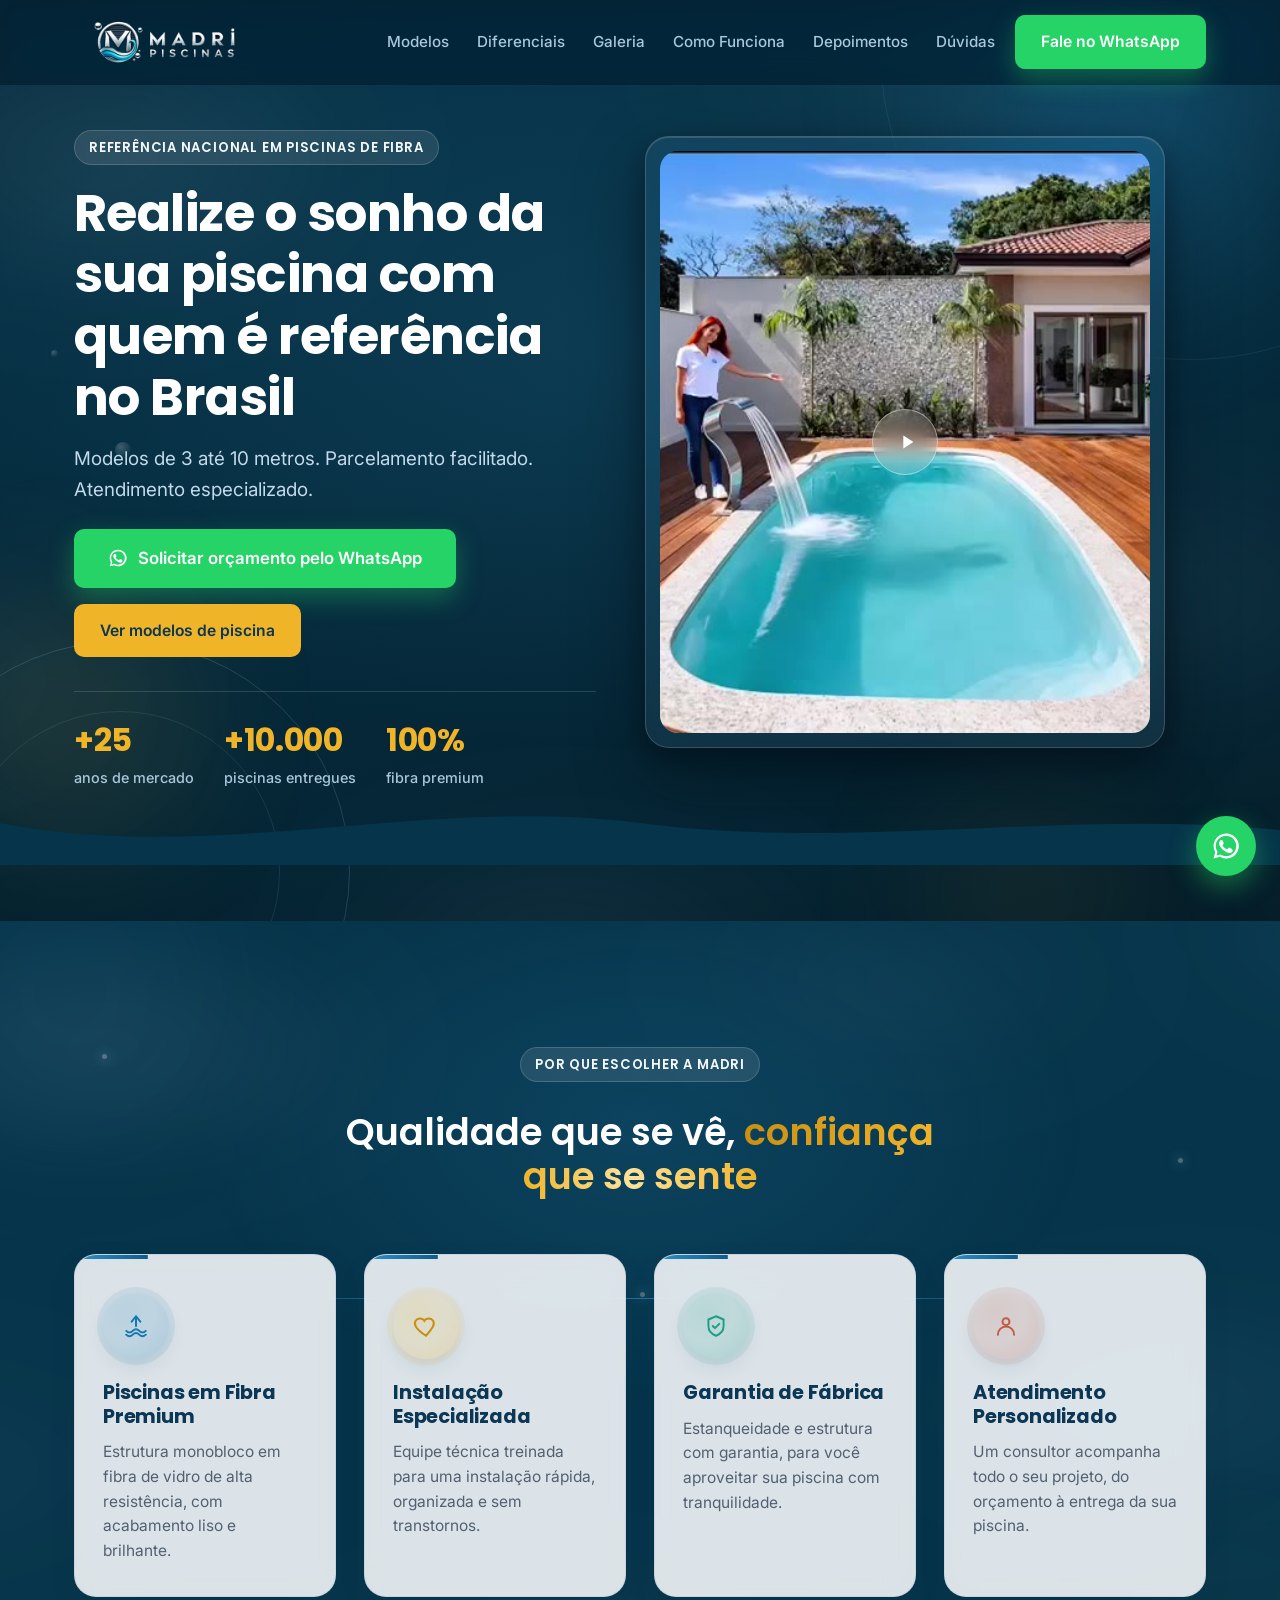
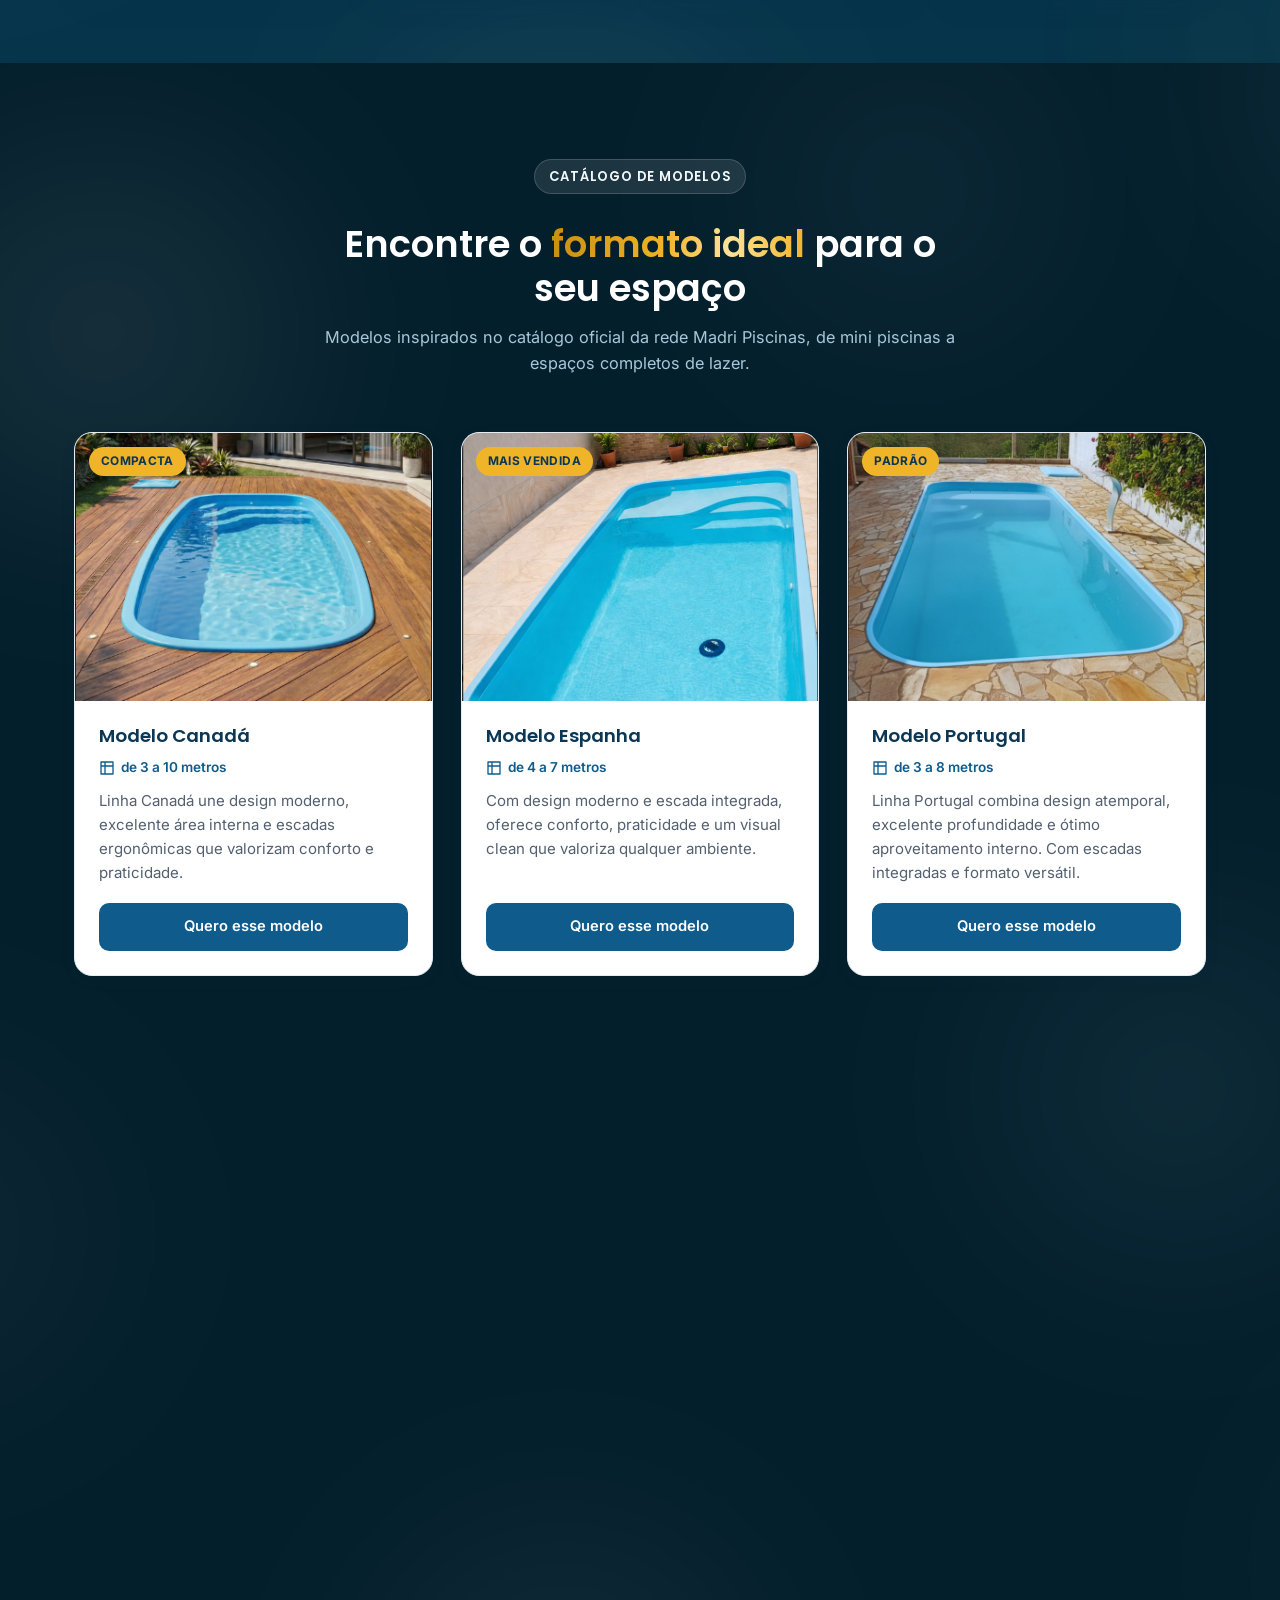
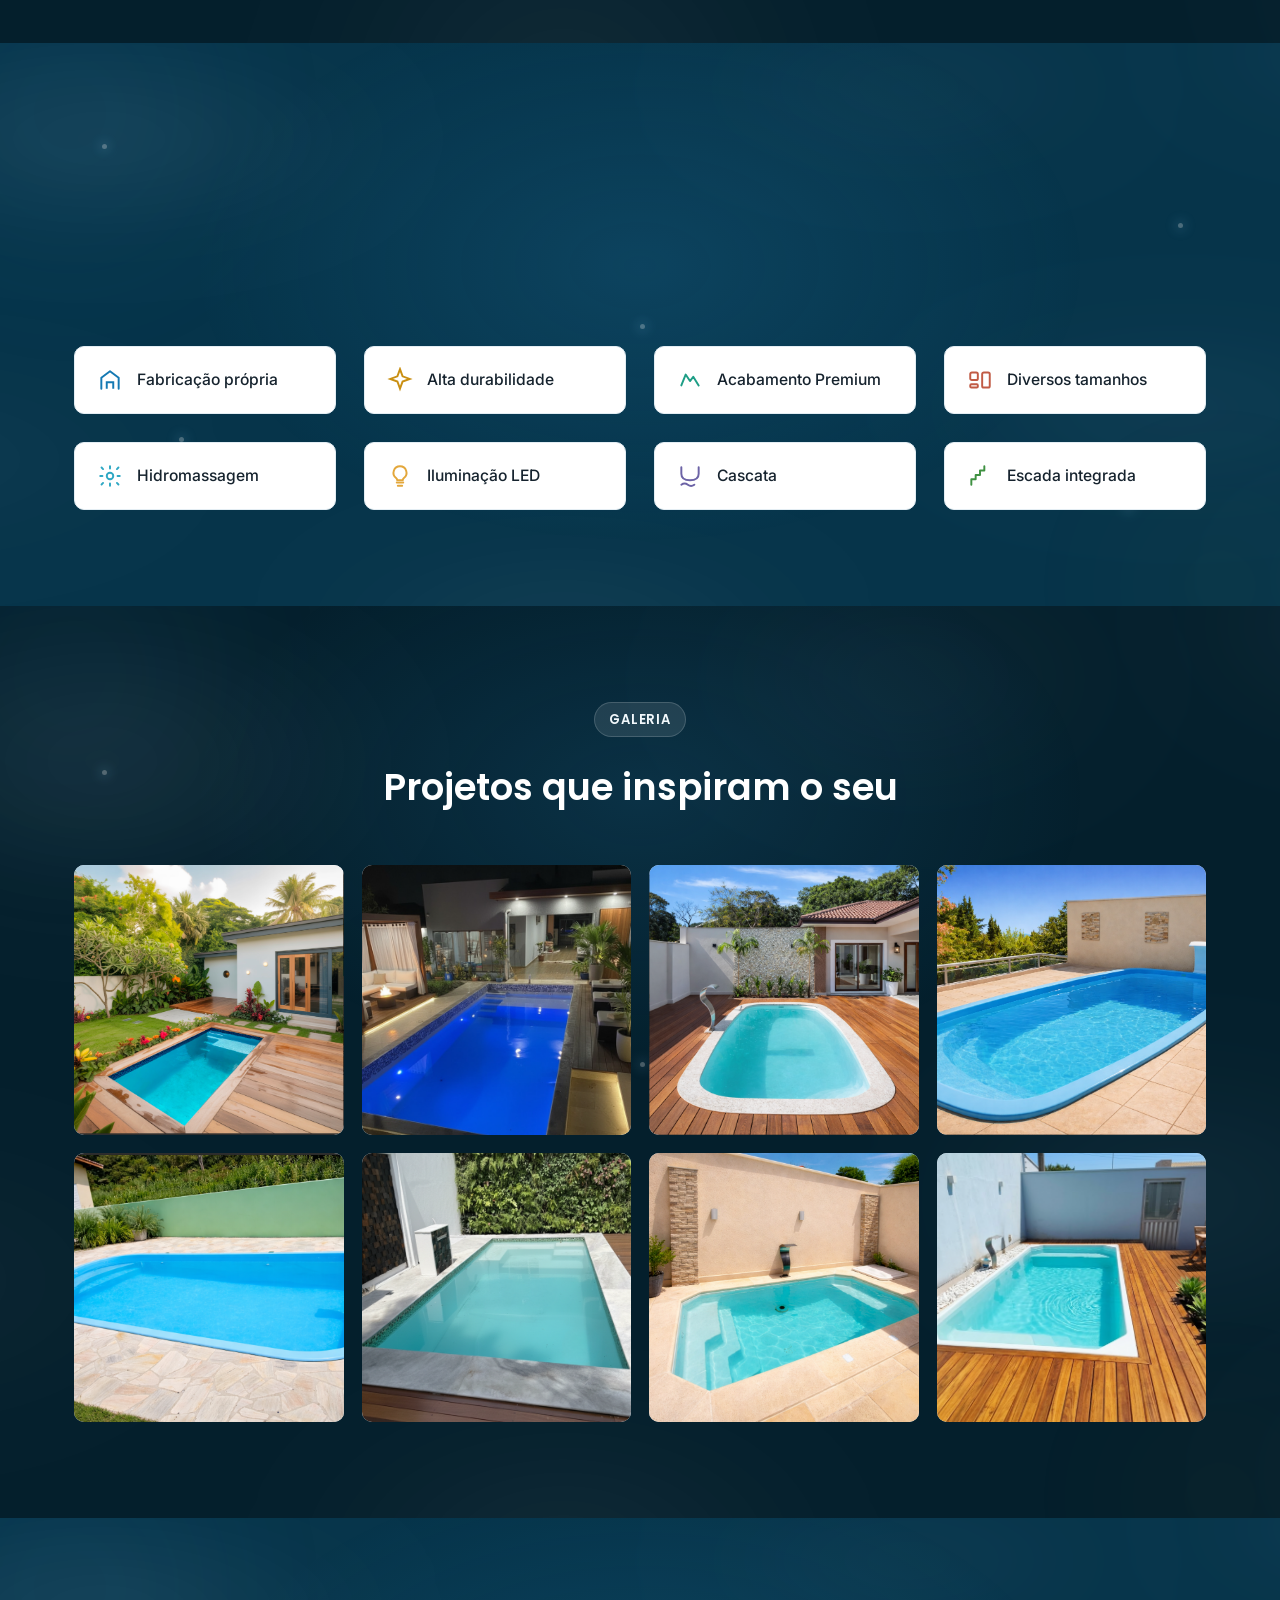
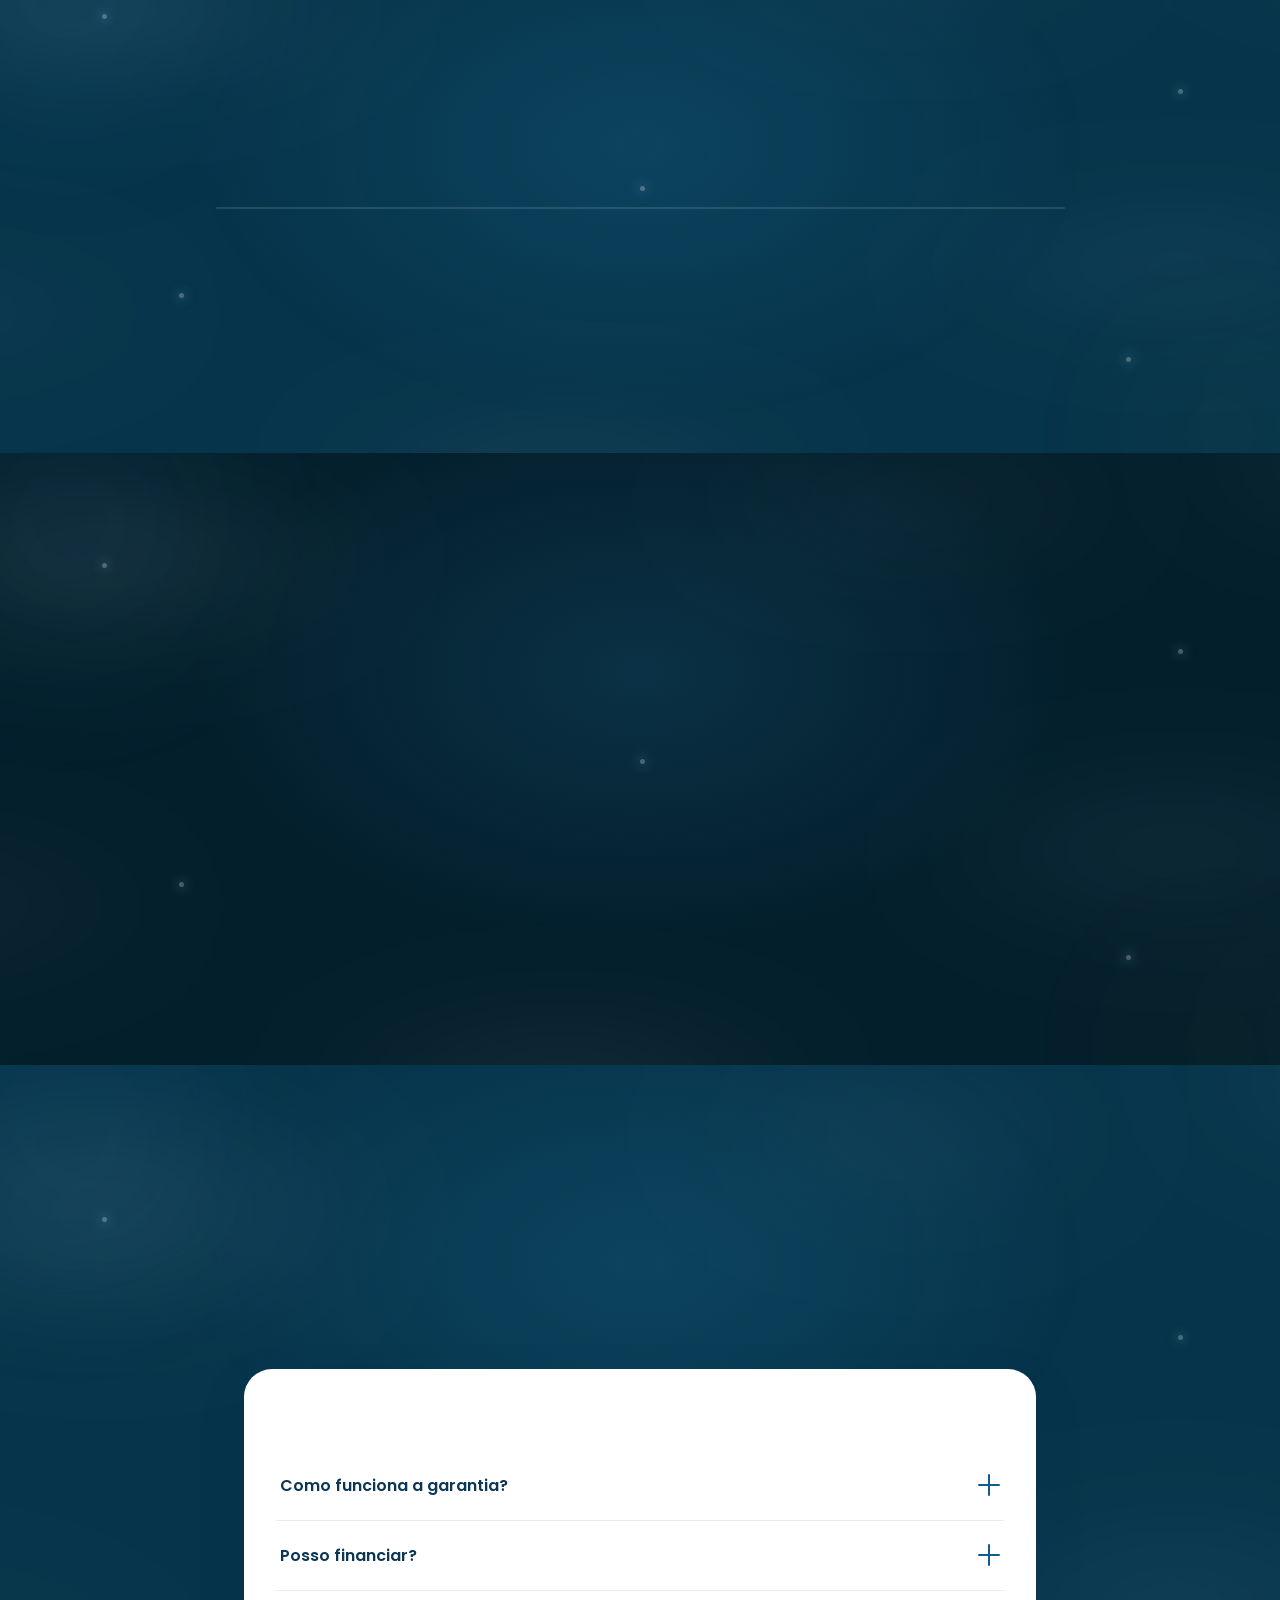
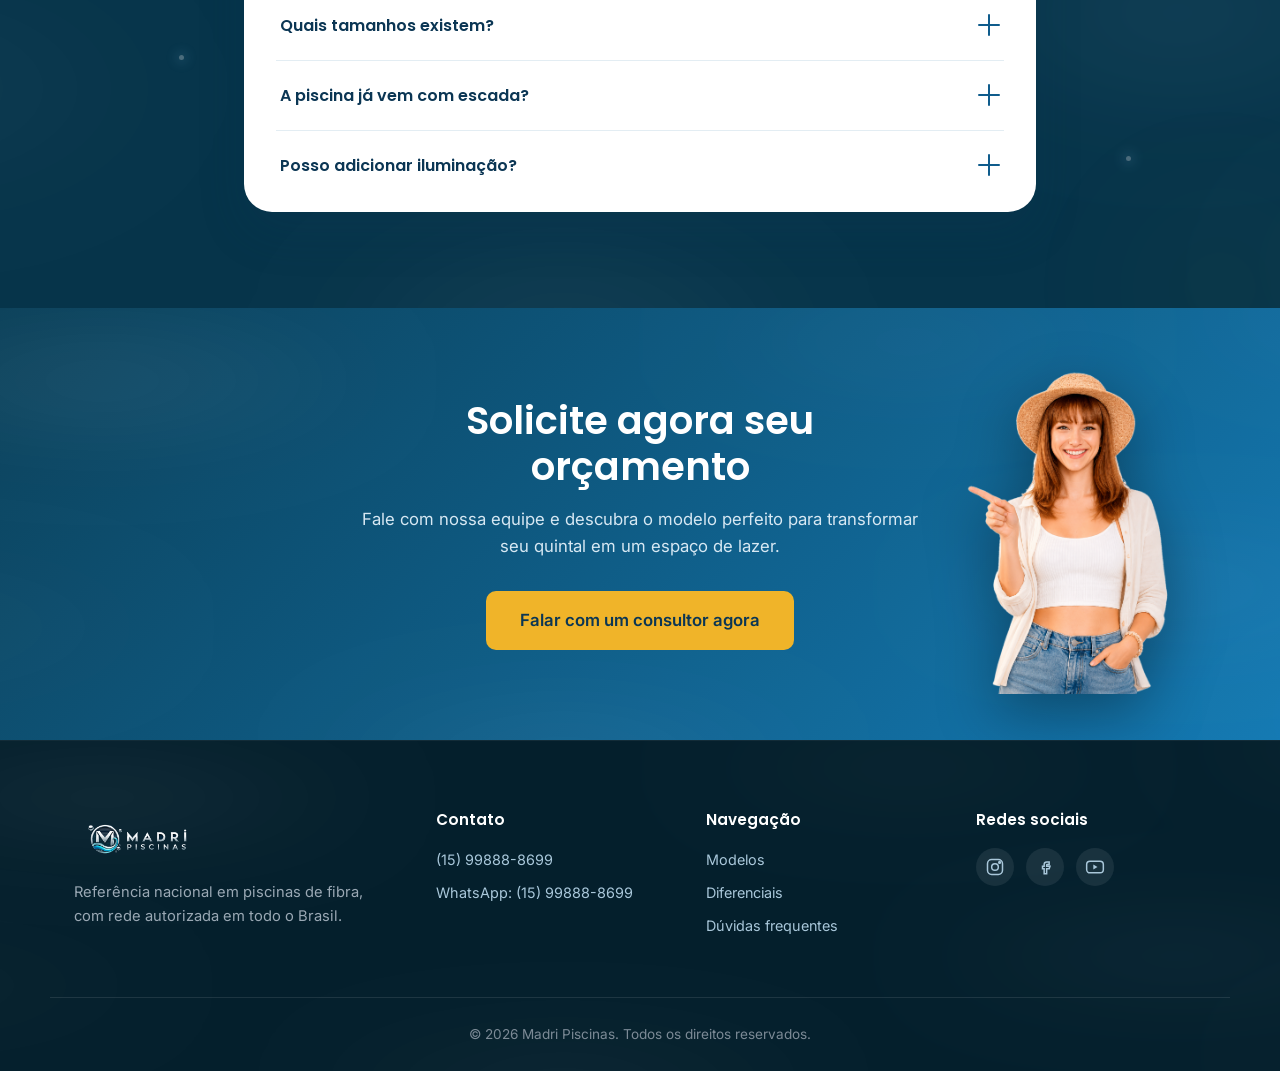
==== commit 92d8ec3f: "Melhora logo do cabeçalho e destaca botão do WhatsApp Substitui o logo por uma versão em alta resolu" ====
--- a/index.html
+++ b/index.html
@@ -54,7 +54,7 @@
         <a href="#faq">Dúvidas</a>
       </nav>
 
-      <a href="https://wa.me/5515998888699?text=Ol%C3%A1!%20Quero%20solicitar%20um%20or%C3%A7amento%20de%20piscina." class="btn btn--primary btn--nav" target="_blank" rel="noopener">
+      <a href="https://wa.me/5515998888699?text=Ol%C3%A1!%20Quero%20solicitar%20um%20or%C3%A7amento%20de%20piscina." class="btn btn--whatsapp btn--nav" target="_blank" rel="noopener">
         Fale no WhatsApp
       </a>
 
--- a/style.css
+++ b/style.css
@@ -200,7 +200,7 @@
   display: flex;
   align-items: center;
   justify-content: space-between;
-  height: 76px;
+  height: 84px;
   gap: 20px;
 }
 
@@ -209,7 +209,7 @@
   align-items: center;
   flex-shrink: 0;
 }
-.logo__img { height: 64px; width: auto; }
+.logo__img { height: 80px; width: auto; }
 .logo--footer .logo__img { height: 56px; }
 
 .nav {
@@ -243,7 +243,7 @@
   display: flex;
   flex-direction: column;
   position: absolute;
-  top: 76px;
+  top: 84px;
   left: 0; right: 0;
   background: var(--navy-900);
   padding: 20px 24px 28px;
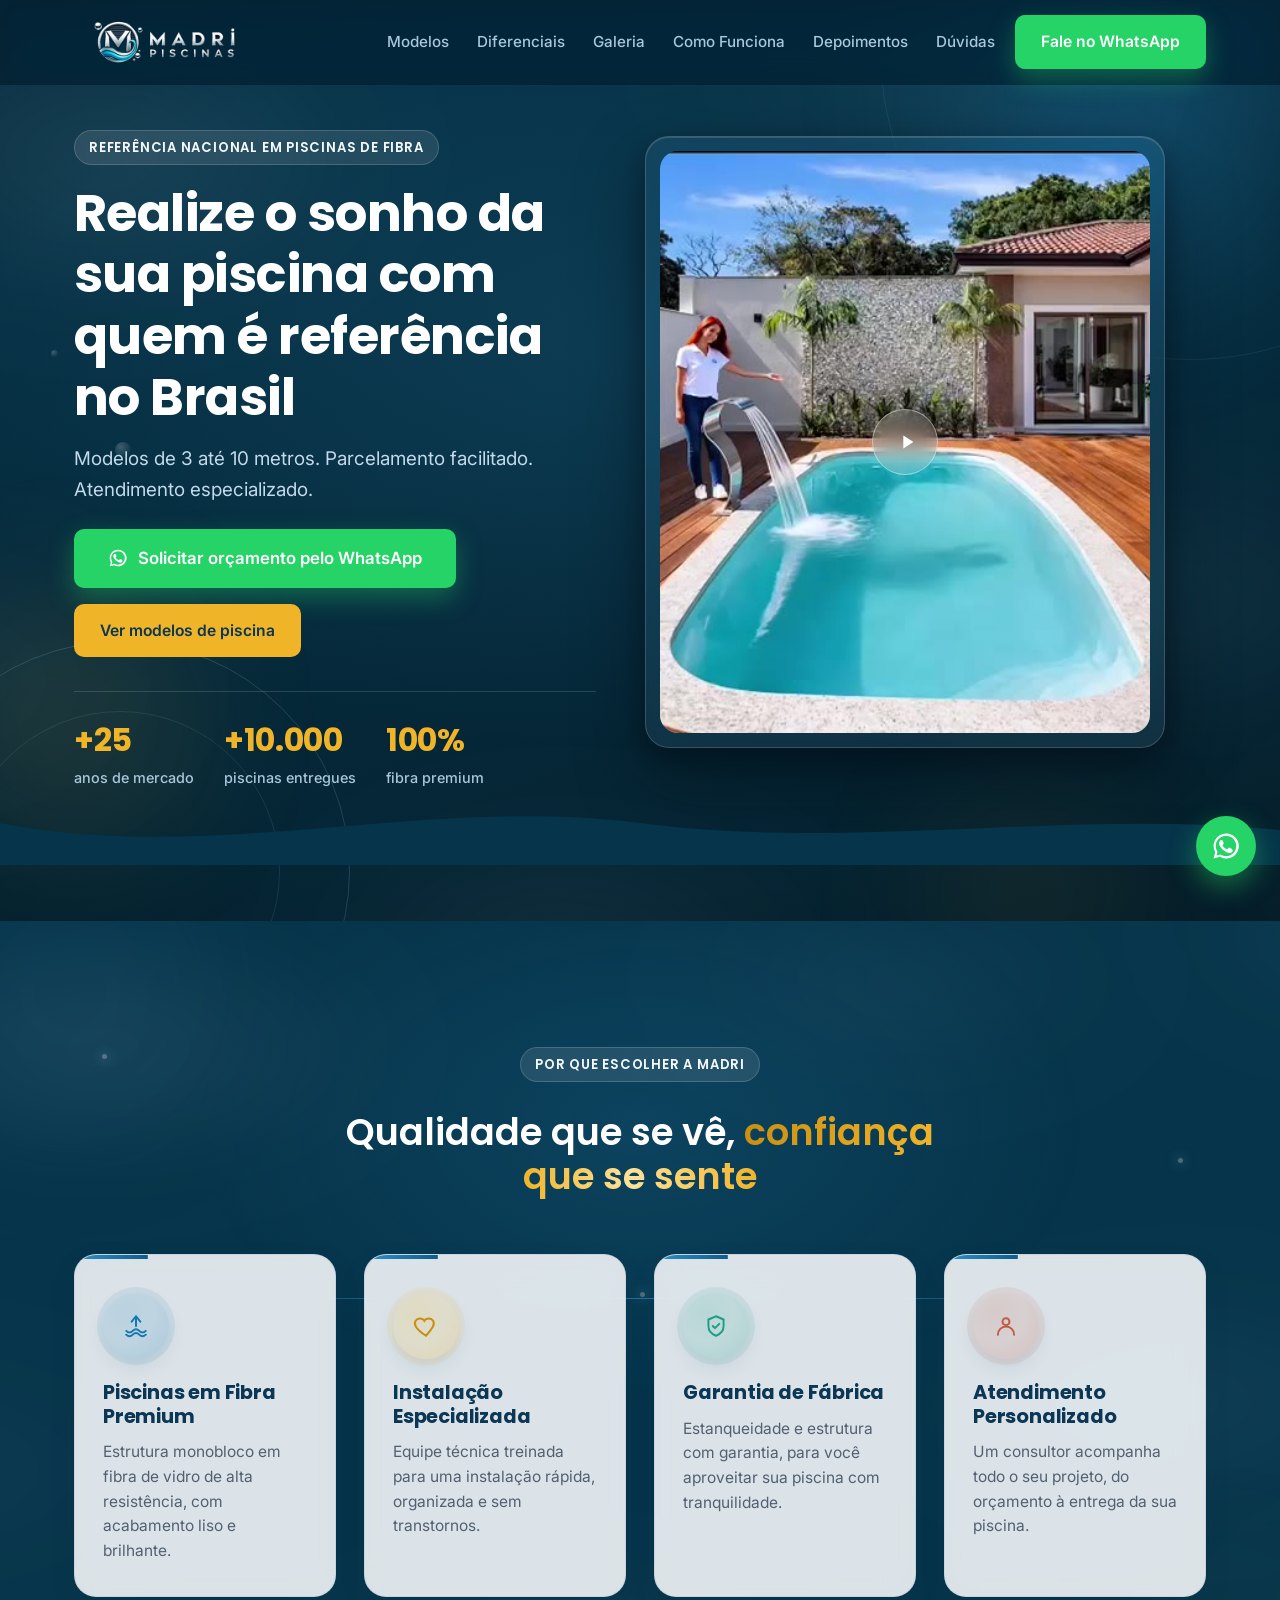
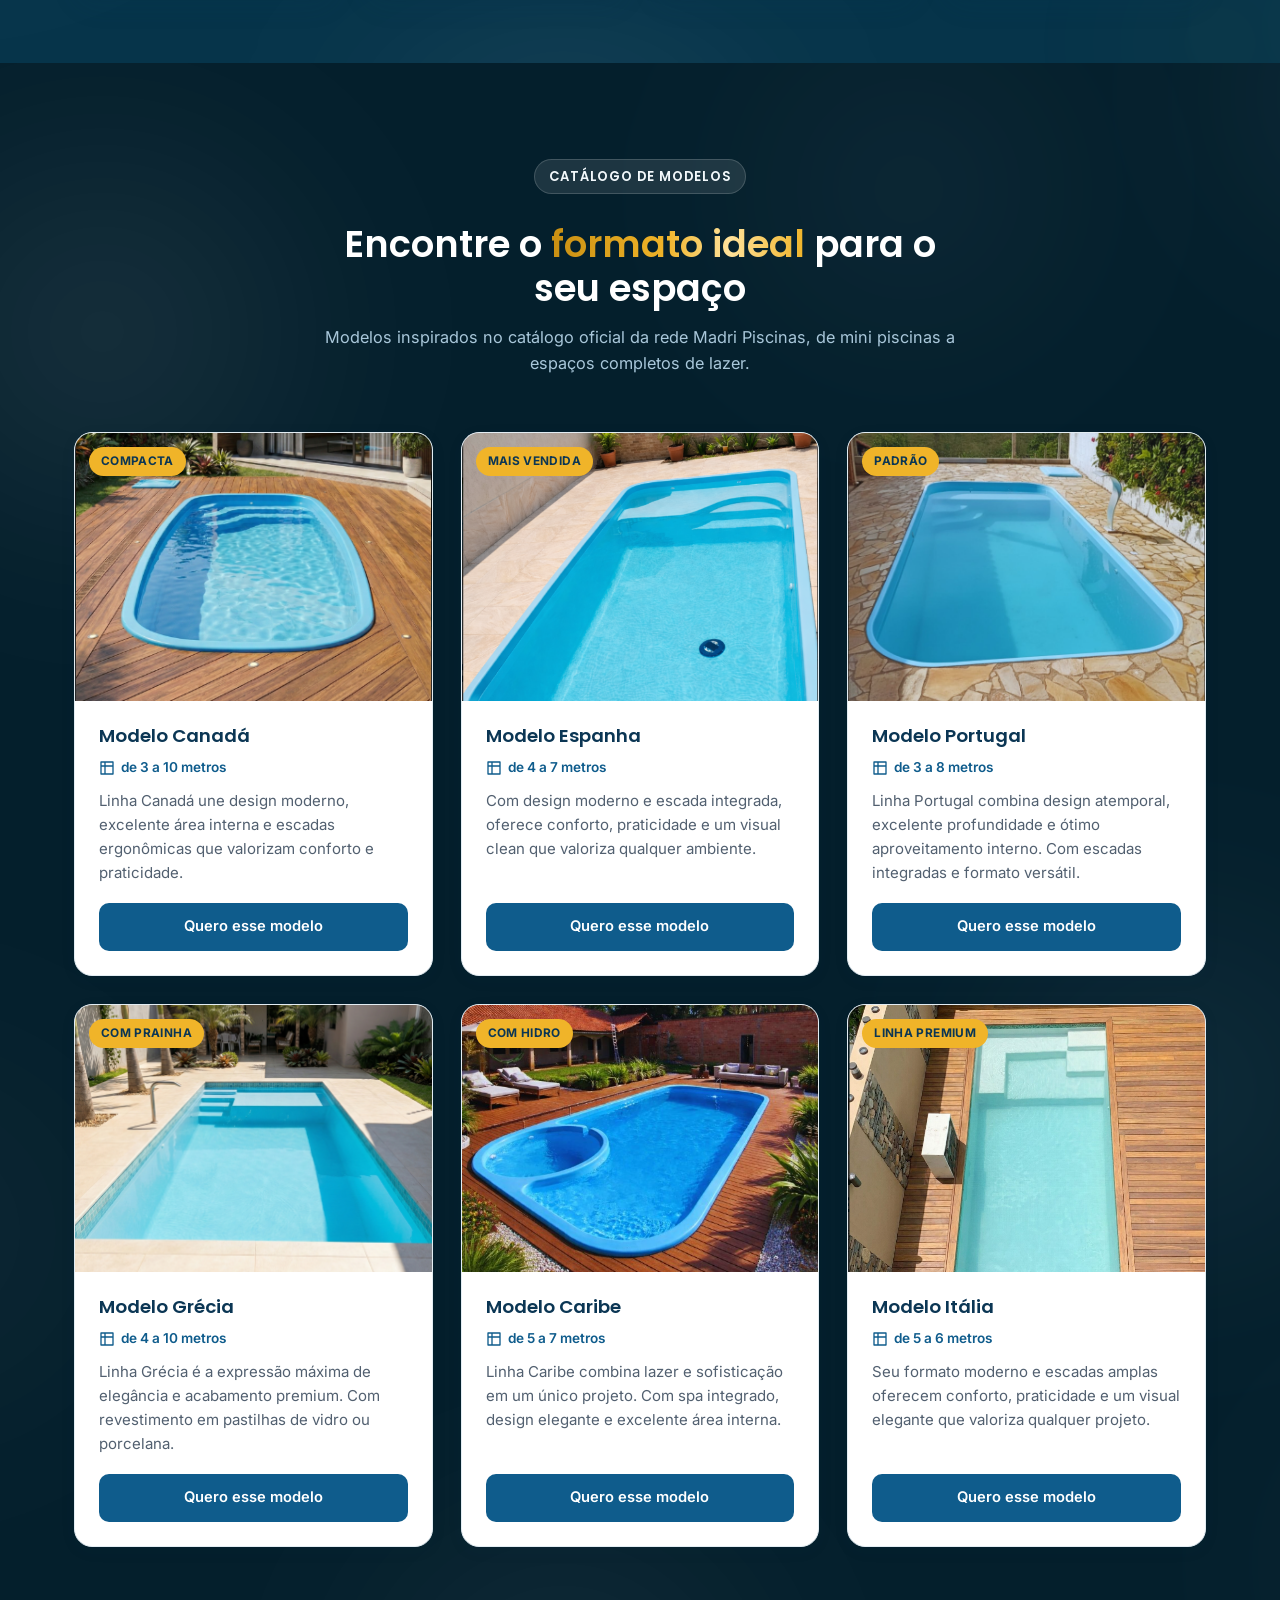
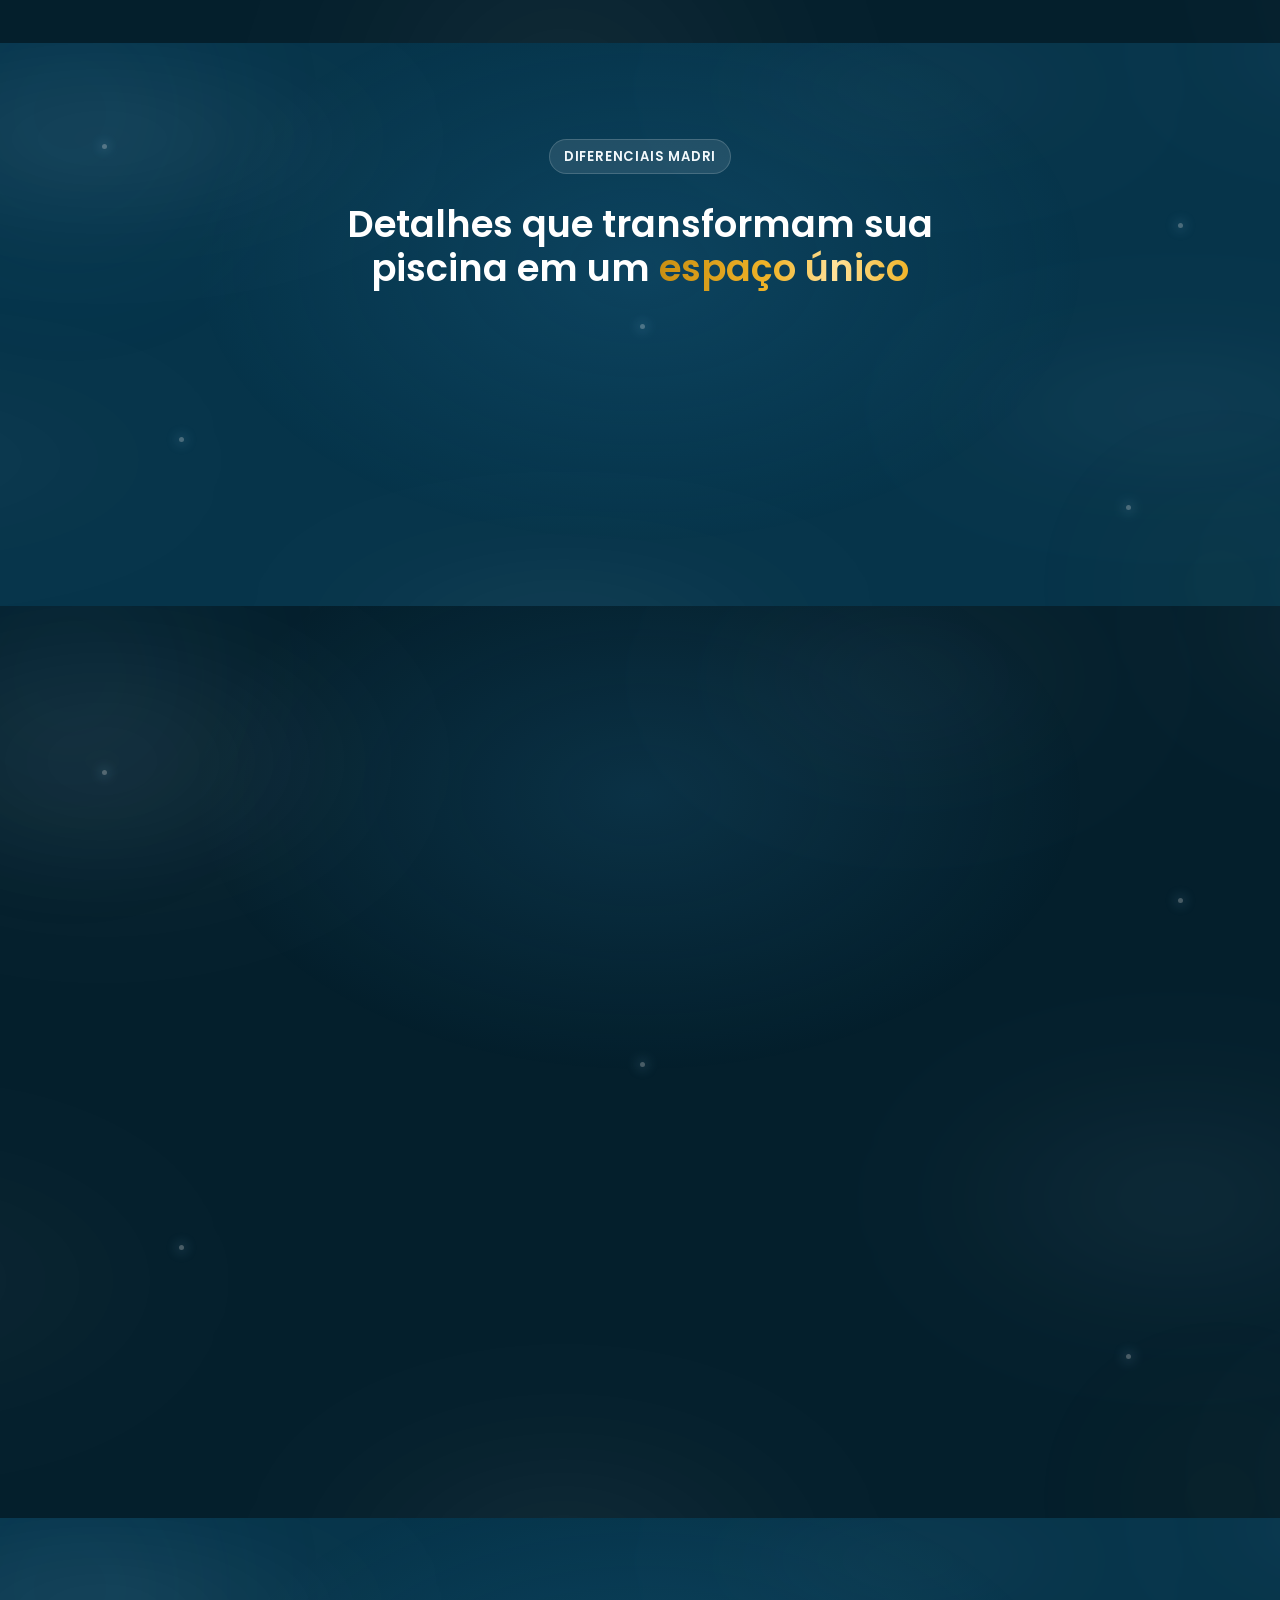
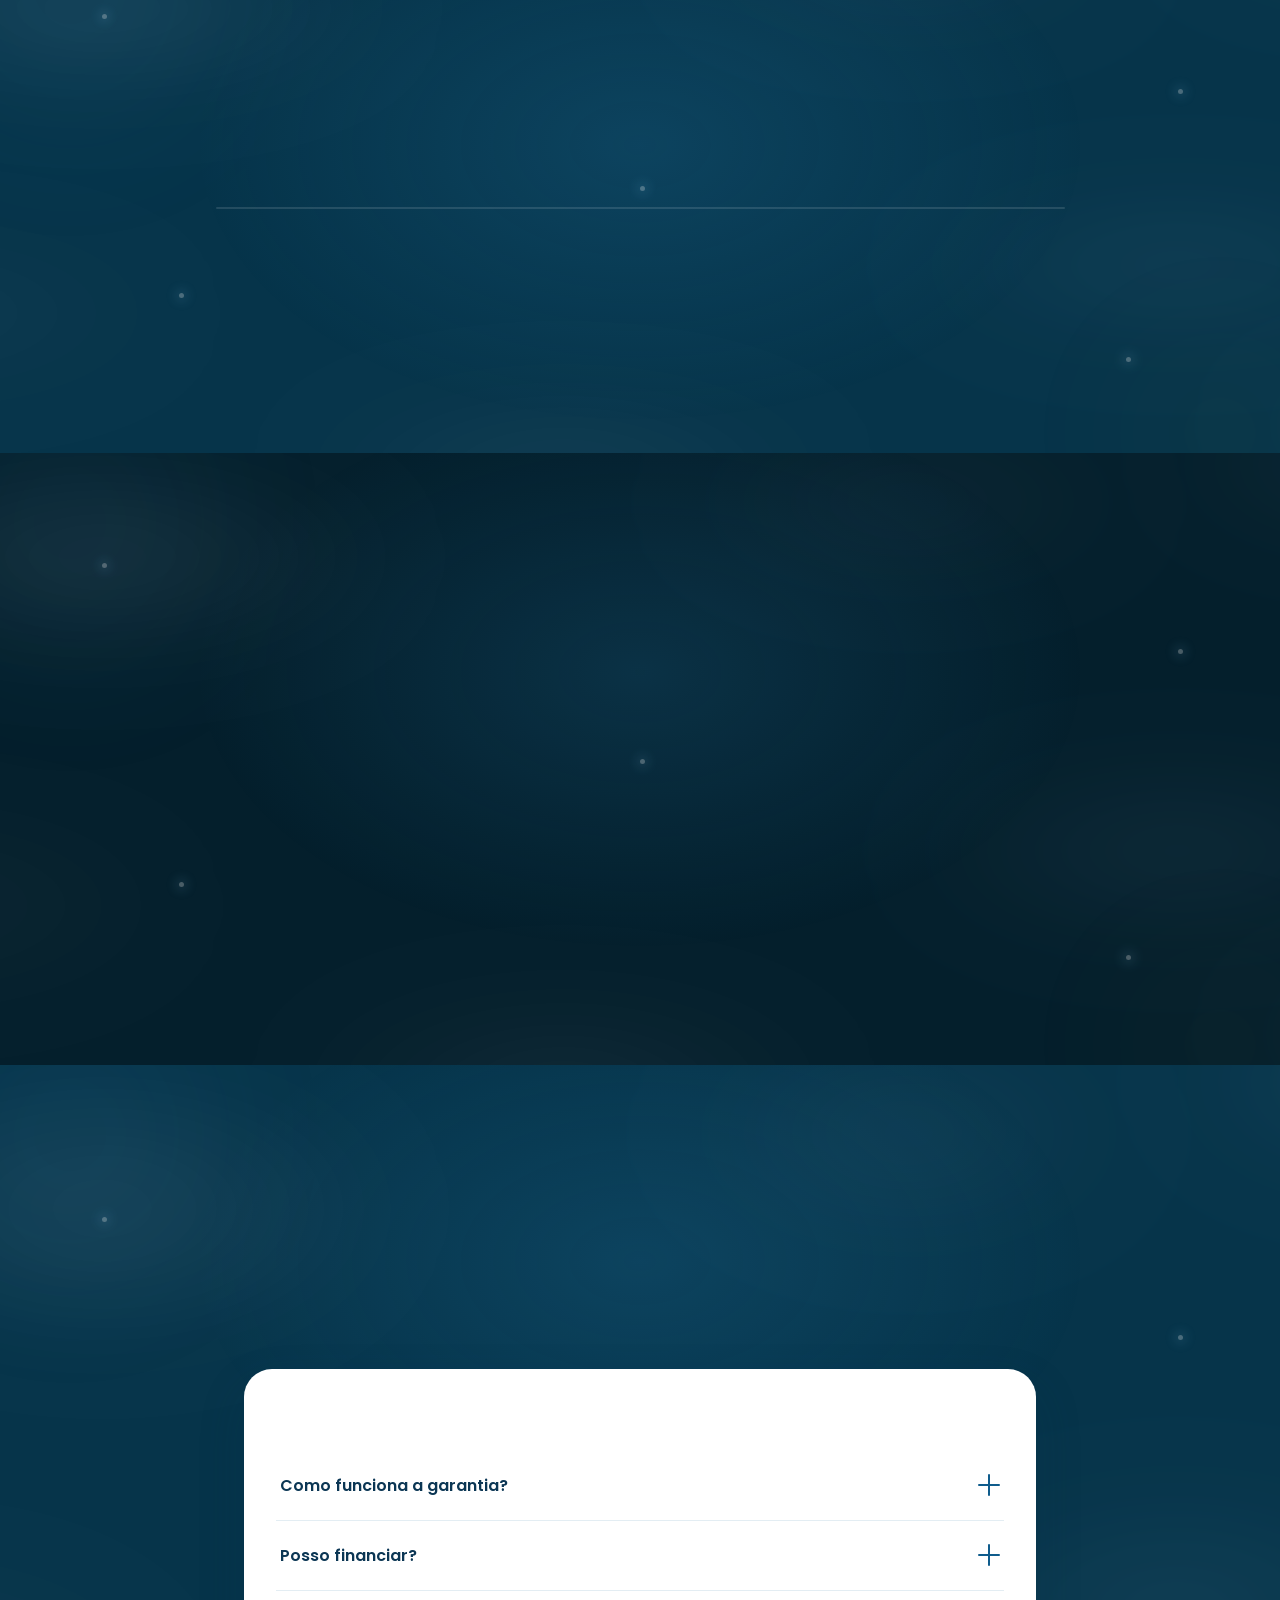
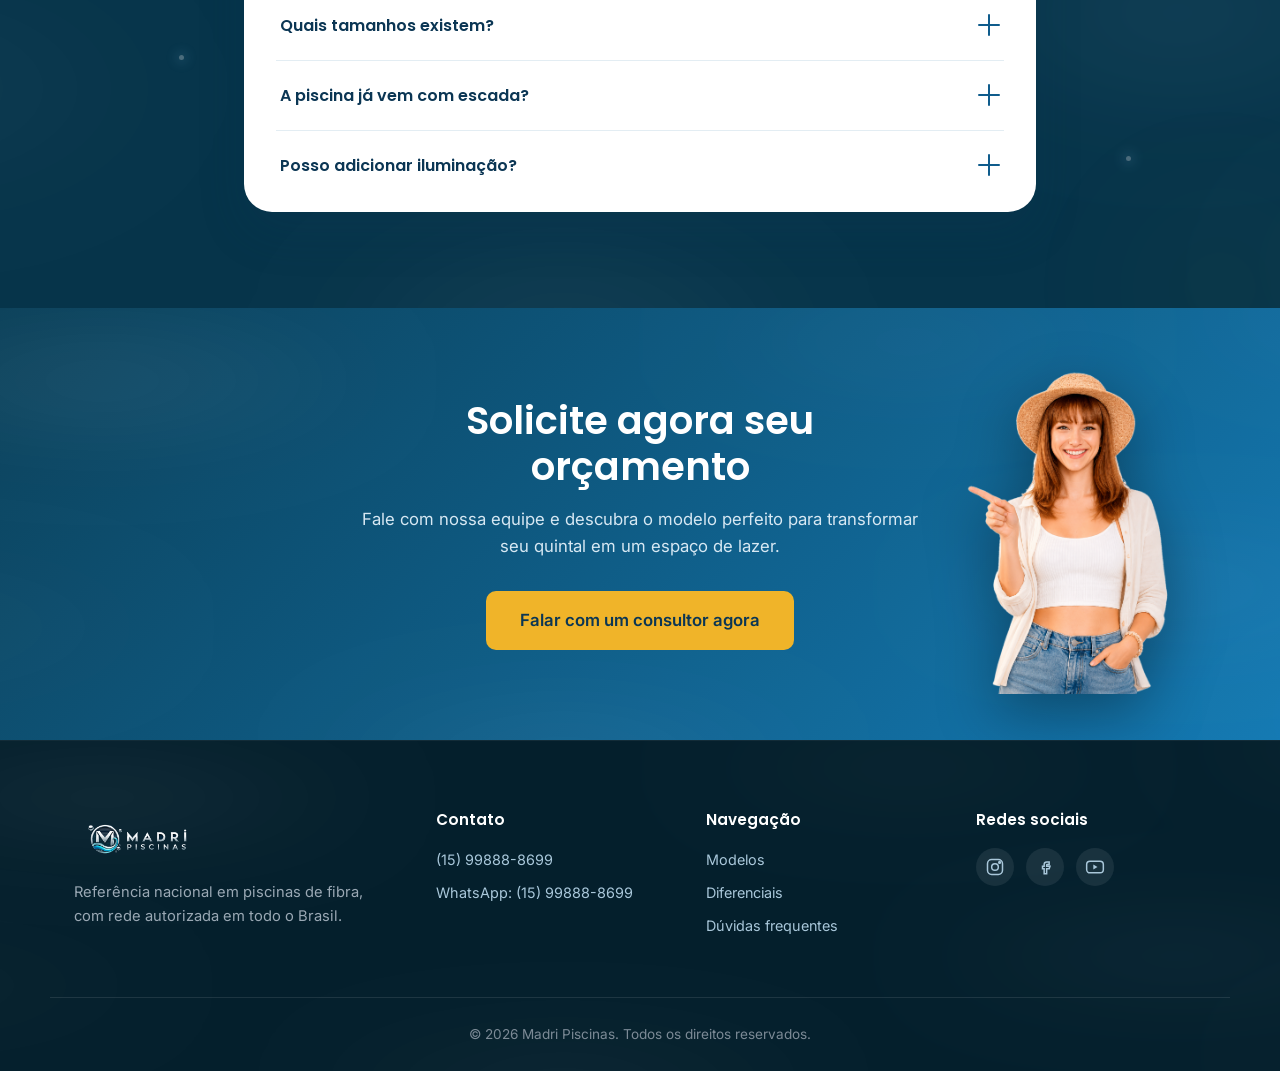
==== commit 19772aa1: "Adiciona Meta Pixel para rastreamento de anúncios Insere o código de tracking do Facebook/Meta Ads n" ====
--- a/index.html
+++ b/index.html
@@ -35,6 +35,24 @@
   <link href="https://fonts.googleapis.com/css2?family=Poppins:wght@500;600;700&family=Inter:wght@400;500;600&display=swap" rel="stylesheet">
 
   <link rel="stylesheet" href="style.css">
+
+  <!-- Meta Pixel Code -->
+  <script>
+  !function(f,b,e,v,n,t,s)
+  {if(f.fbq)return;n=f.fbq=function(){n.callMethod?
+  n.callMethod.apply(n,arguments):n.queue.push(arguments)};
+  if(!f._fbq)f._fbq=n;n.push=n;n.loaded=!0;n.version='2.0';
+  n.queue=[];t=b.createElement(e);t.async=!0;
+  t.src=v;s=b.getElementsByTagName(e)[0];
+  s.parentNode.insertBefore(t,s)}(window, document,'script',
+  'https://connect.facebook.net/en_US/fbevents.js');
+  fbq('init', '1702415281001639');
+  fbq('track', 'PageView');
+  </script>
+  <noscript><img height="1" width="1" style="display:none"
+  src="https://www.facebook.com/tr?id=1702415281001639&ev=PageView&noscript=1"
+  /></noscript>
+  <!-- End Meta Pixel Code -->
 </head>
 <body>
 
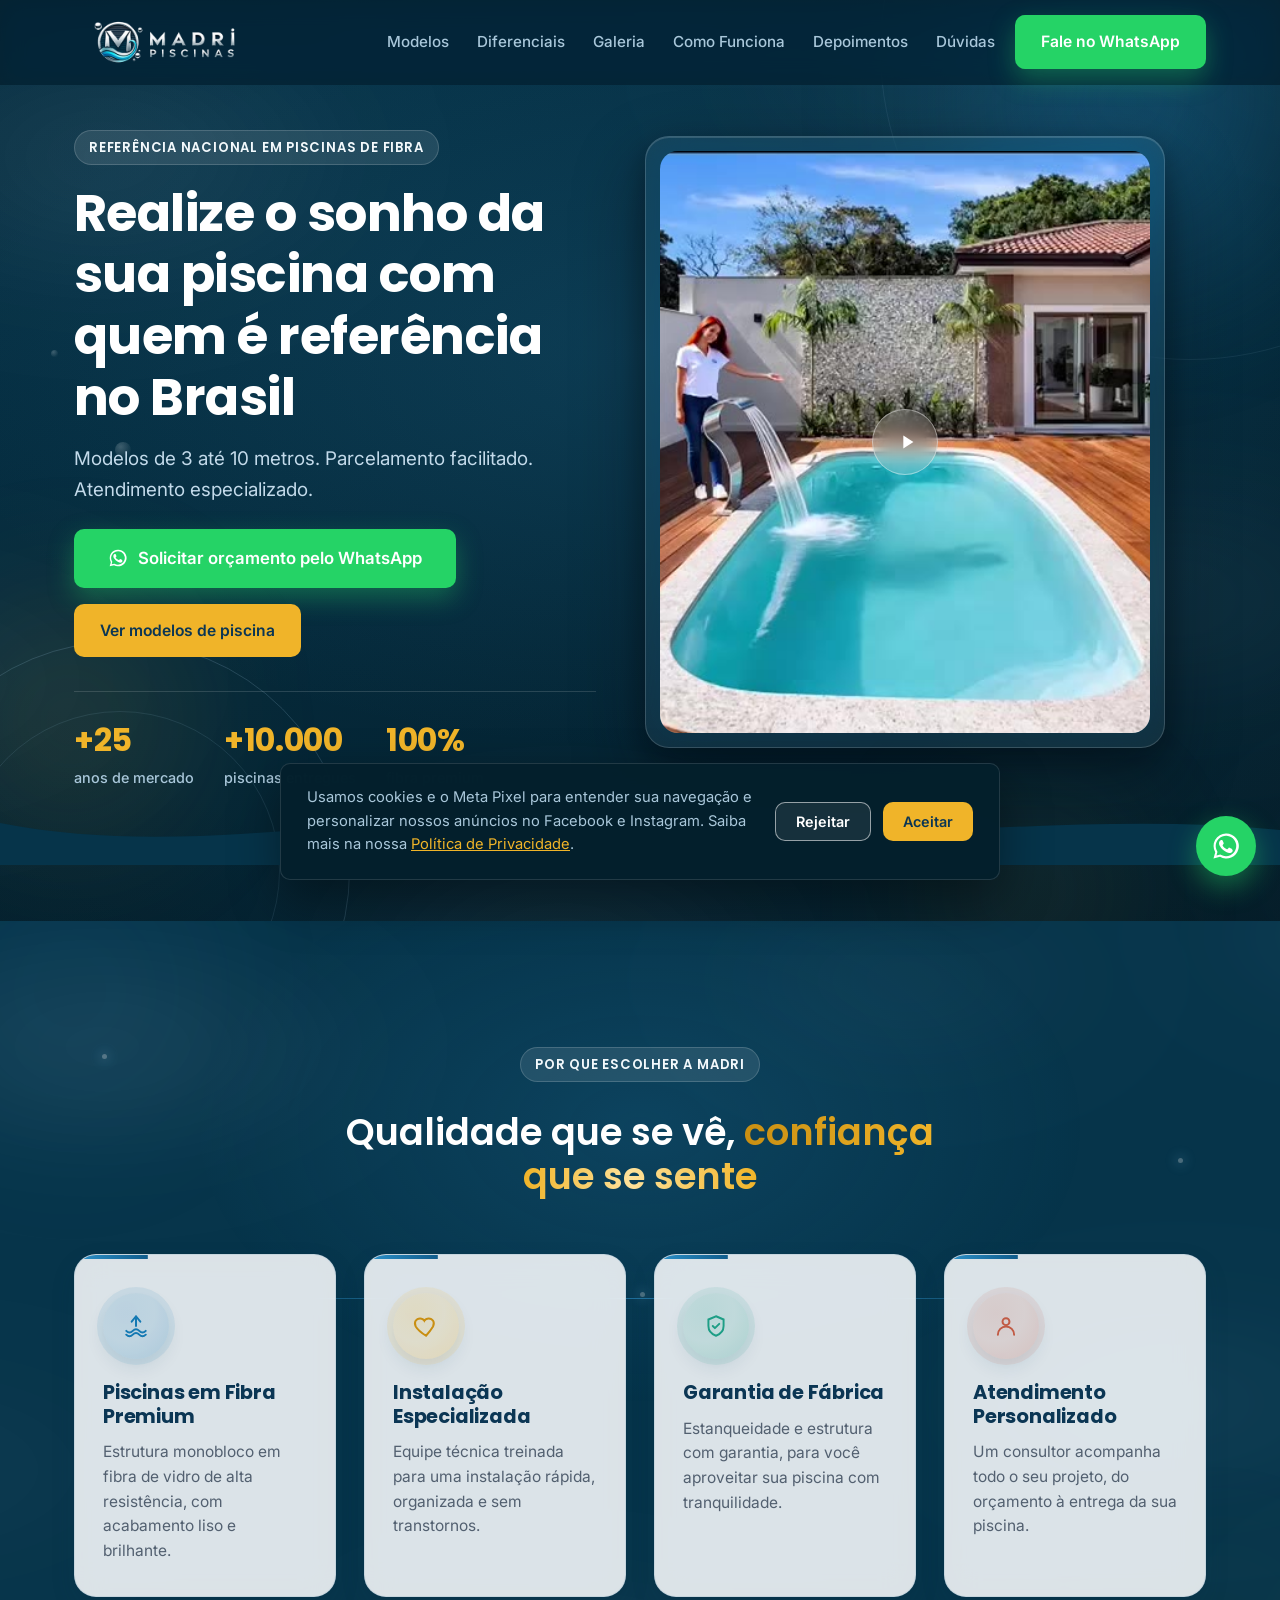
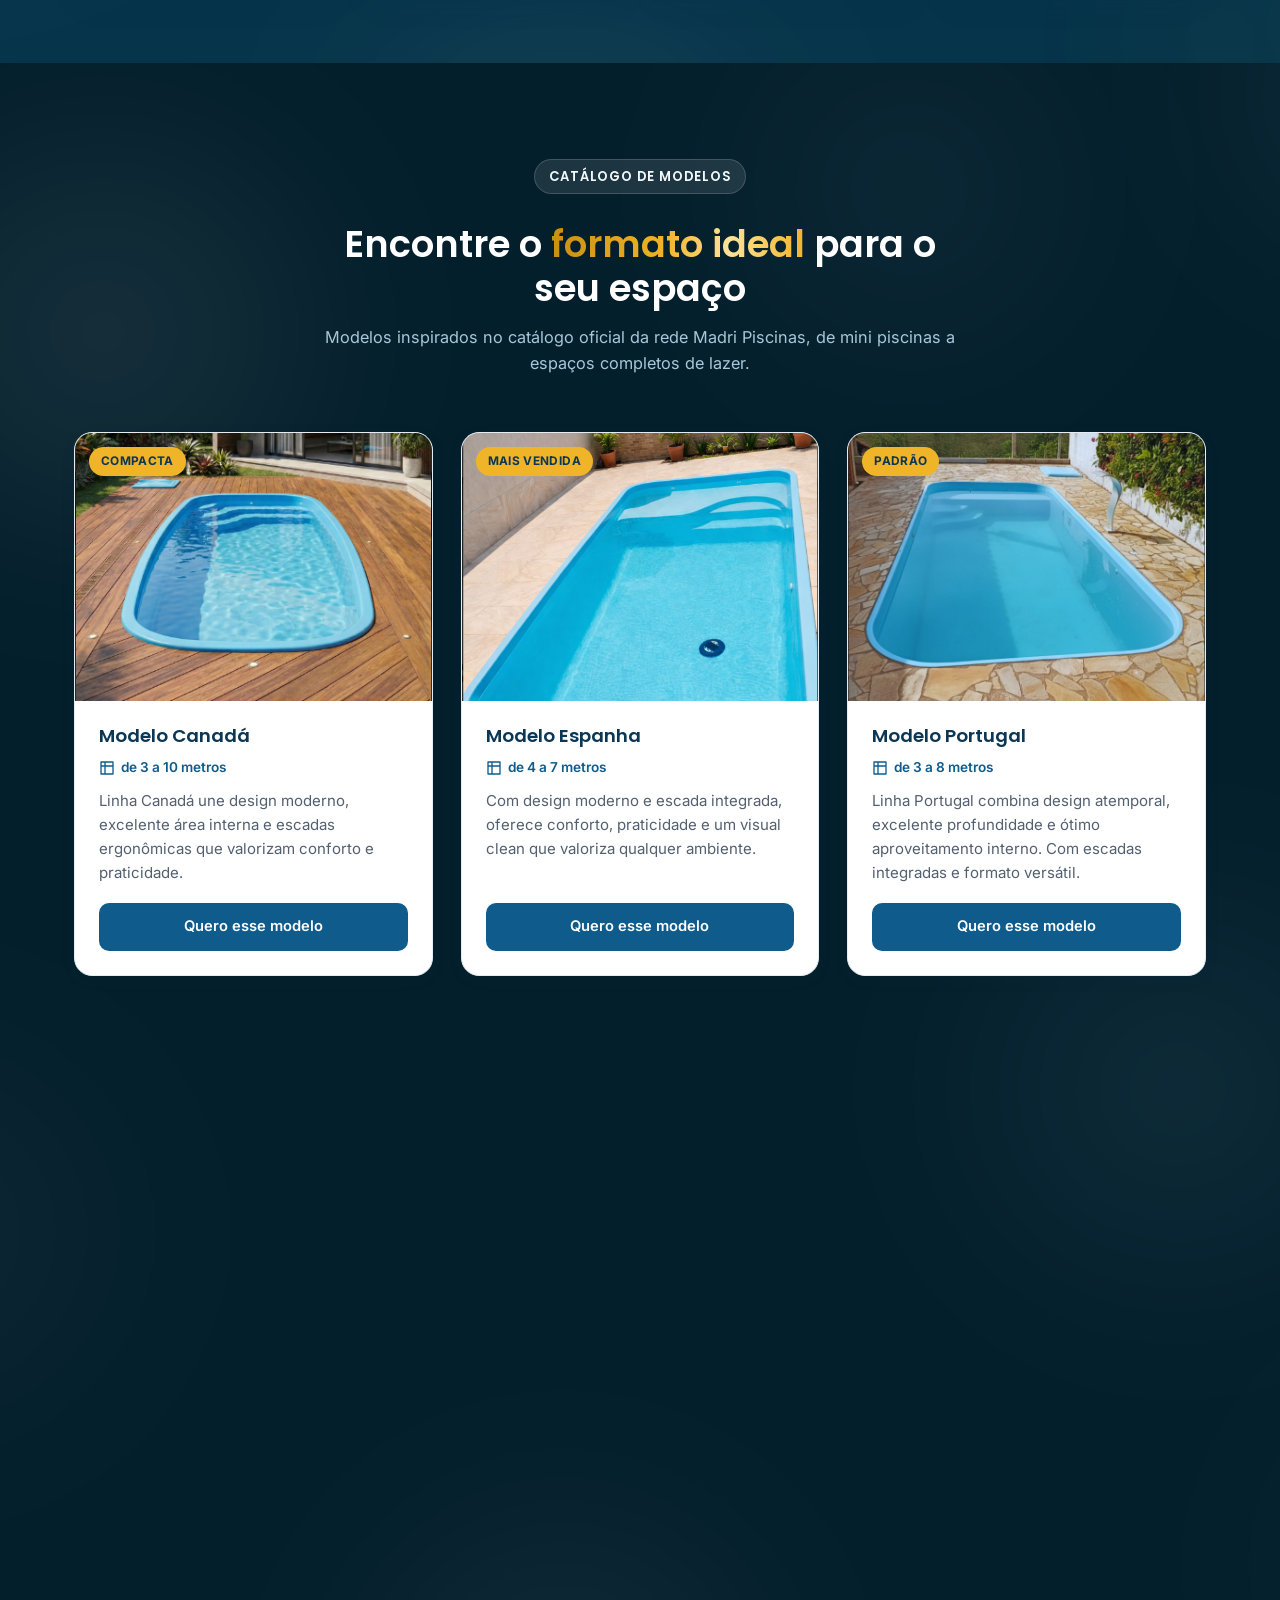
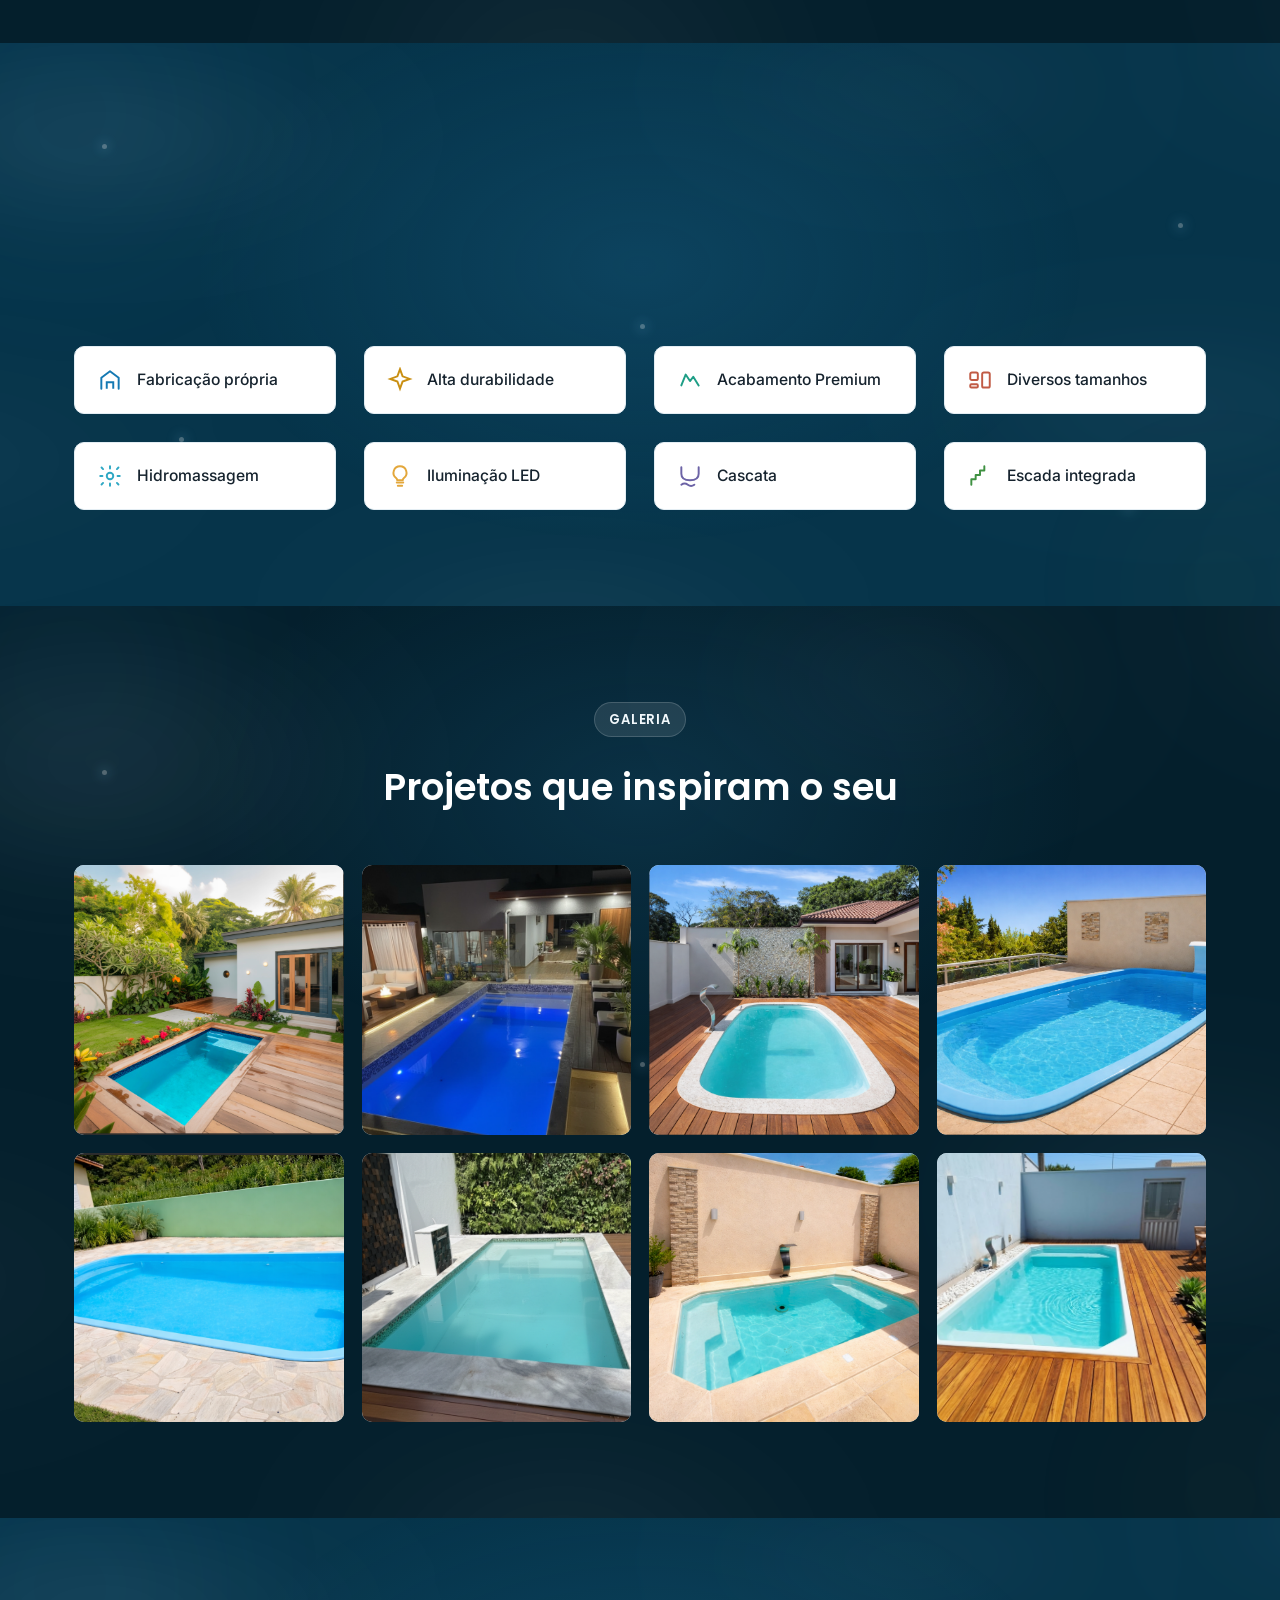
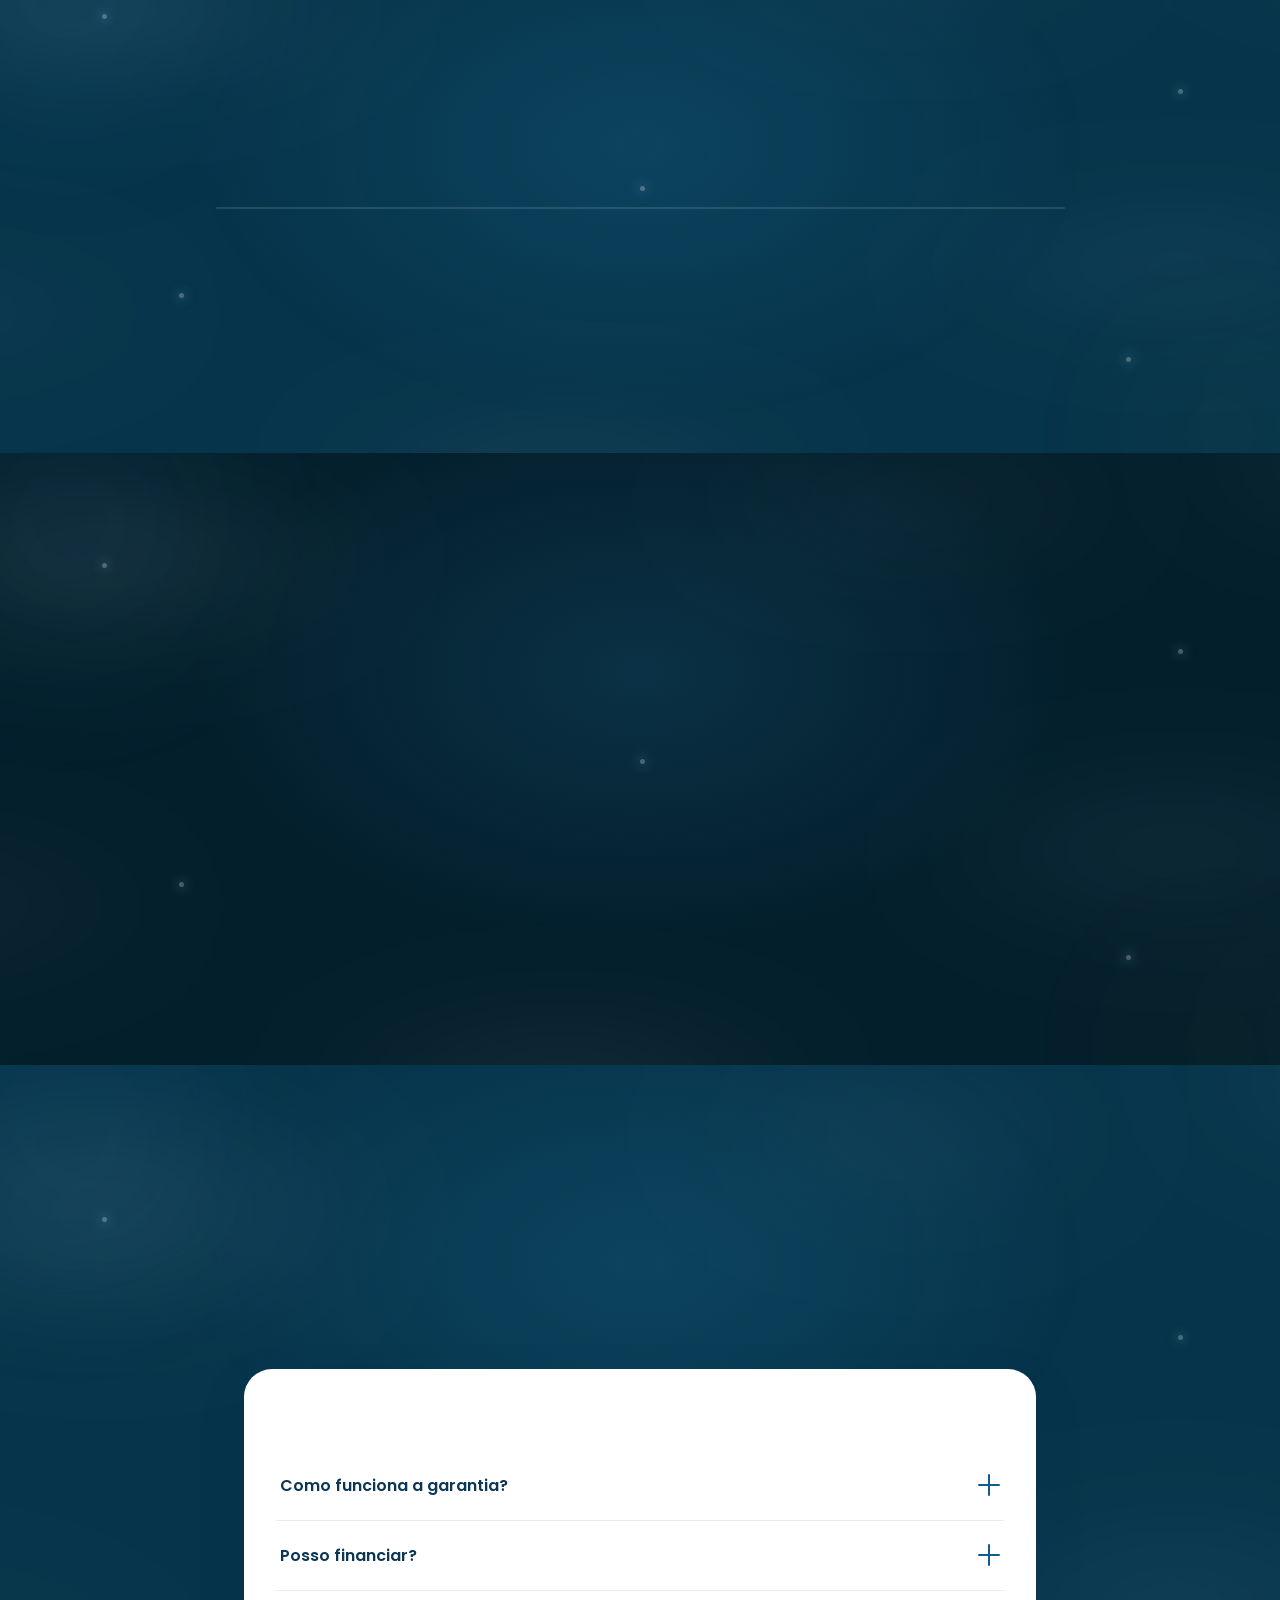
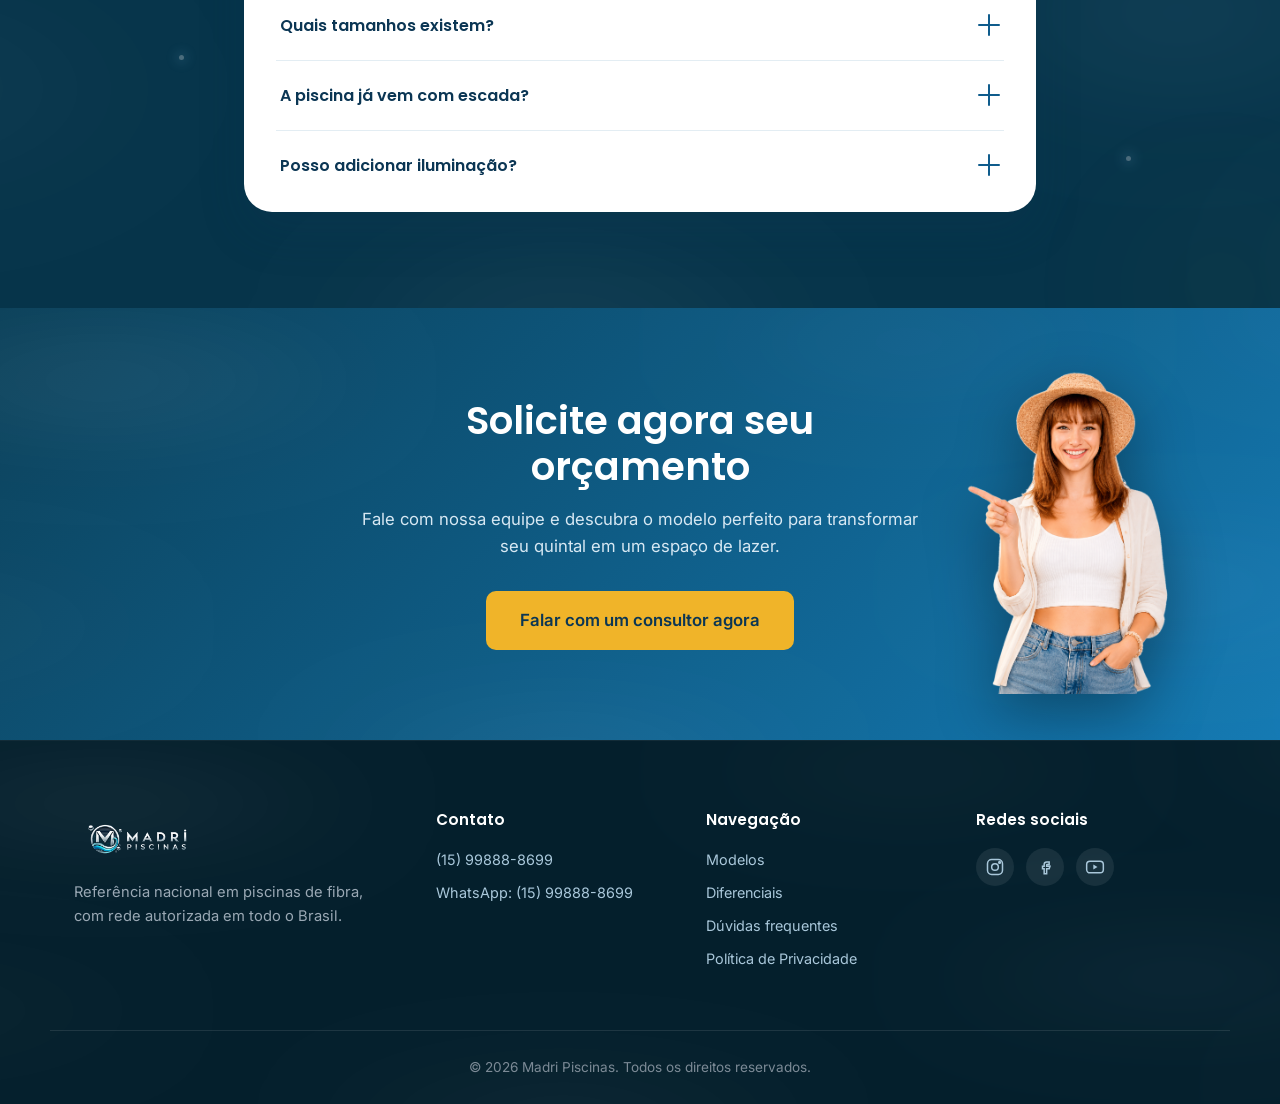
==== commit 39ede729: "Adiciona página de Política de Privacidade e banner de cookies (LGPD) Cria politica-de-privacidade.h" ====
--- a/index.html
+++ b/index.html
@@ -36,23 +36,7 @@
 
   <link rel="stylesheet" href="style.css">
 
-  <!-- Meta Pixel Code -->
-  <script>
-  !function(f,b,e,v,n,t,s)
-  {if(f.fbq)return;n=f.fbq=function(){n.callMethod?
-  n.callMethod.apply(n,arguments):n.queue.push(arguments)};
-  if(!f._fbq)f._fbq=n;n.push=n;n.loaded=!0;n.version='2.0';
-  n.queue=[];t=b.createElement(e);t.async=!0;
-  t.src=v;s=b.getElementsByTagName(e)[0];
-  s.parentNode.insertBefore(t,s)}(window, document,'script',
-  'https://connect.facebook.net/en_US/fbevents.js');
-  fbq('init', '1702415281001639');
-  fbq('track', 'PageView');
-  </script>
-  <noscript><img height="1" width="1" style="display:none"
-  src="https://www.facebook.com/tr?id=1702415281001639&ev=PageView&noscript=1"
-  /></noscript>
-  <!-- End Meta Pixel Code -->
+  <!-- Meta Pixel: carregado apenas após consentimento de cookies (ver script.js / banner LGPD) -->
 </head>
 <body>
 
@@ -496,6 +480,7 @@
         <p><a href="#modelos">Modelos</a></p>
         <p><a href="#diferenciais">Diferenciais</a></p>
         <p><a href="#faq">Dúvidas frequentes</a></p>
+        <p><a href="politica-de-privacidade.html">Política de Privacidade</a></p>
       </div>
 
       <div class="footer__col">
@@ -531,6 +516,20 @@
     <img src="" alt="" id="lightboxImg">
   </div>
 
+  <!-- ==================== BANNER DE COOKIES (LGPD) ==================== -->
+  <div class="cookie-banner" id="cookieBanner" role="dialog" aria-live="polite" aria-label="Aviso de cookies">
+    <div class="cookie-banner__inner">
+      <p>
+        Usamos cookies e o Meta Pixel para entender sua navegação e personalizar nossos anúncios no Facebook e Instagram.
+        Saiba mais na nossa <a href="politica-de-privacidade.html">Política de Privacidade</a>.
+      </p>
+      <div class="cookie-banner__actions">
+        <button type="button" class="btn btn--ghost-light" id="cookieReject">Rejeitar</button>
+        <button type="button" class="btn btn--gold" id="cookieAccept">Aceitar</button>
+      </div>
+    </div>
+  </div>
+
   <script src="script.js" defer></script>
 </body>
 </html>
--- a/style.css
+++ b/style.css
@@ -330,7 +330,7 @@
   .hero__grid { grid-template-columns: 1fr; gap: 48px; }
 }
 
-.hero__content { max-width: 560px; align-self: center; }
+.hero__content { max-width: 560px; align-self: center; min-width: 0; }
 
 .eyebrow {
   display: inline-block;
@@ -469,6 +469,47 @@
   .hero-video-card { position: static; transform: none; height: 420px; max-width: 380px; margin: 0 auto; }
 }
 
+@media (max-width: 600px) {
+  .hero { padding: 110px 0 48px; }
+
+  .hero__content {
+    text-align: center;
+    display: flex;
+    flex-direction: column;
+    align-items: center;
+  }
+
+  .hero h1 { font-size: clamp(1.6rem, 6.5vw, 2rem); }
+
+  .hero__subtitle { font-size: 1rem; max-width: 380px; }
+
+  .hero__actions {
+    flex-direction: column;
+    align-items: stretch;
+    width: 100%;
+    gap: 14px;
+  }
+  .hero__actions .btn {
+    width: 100%;
+    white-space: normal;
+    text-align: center;
+    line-height: 1.3;
+  }
+  .hero__actions .btn--lg { padding: 15px 20px; font-size: 0.98rem; }
+
+  .hero__stats {
+    width: 100%;
+    justify-content: center;
+    text-align: center;
+    gap: 18px 20px;
+  }
+  .hero__stats li { flex: 1 1 28%; min-width: 0; }
+  .hero__stats strong { font-size: 1.5rem; }
+  .hero__stats span { font-size: 0.78rem; }
+
+  .hero-video-card { max-width: 320px; height: 360px; }
+}
+
 .wave-divider { position: relative; z-index: 1; width: 100%; height: 70px; display: block; }
 
 /* =========================== SEÇÕES =========================== */
@@ -476,7 +517,7 @@
 .section--tint { background: var(--navy-950); }
 
 .section__head { max-width: 640px; margin: 0 auto 56px; text-align: center; }
-.section__head h2 { color: var(--white); font-size: clamp(1.6rem, 3.4vw, 2.3rem); margin-top: 10px; }
+.section__head h1, .section__head h2 { color: var(--white); font-size: clamp(1.6rem, 3.4vw, 2.3rem); margin-top: 10px; }
 .section__desc { color: var(--text-on-dark-muted); margin-top: 14px; font-size: 1.02rem; }
 
 .grid { display: grid; gap: 28px; }
@@ -1115,3 +1156,83 @@
   opacity: 1;
   transform: translateY(0);
 }
+
+/* =========================== PÁGINA LEGAL (Política de Privacidade) =========================== */
+.legal { padding-top: 150px; }
+
+.legal__content {
+  color: var(--text-on-dark-muted);
+  font-size: 1rem;
+  line-height: 1.75;
+}
+.legal__content h2 {
+  color: var(--white);
+  font-family: var(--font-display);
+  font-size: 1.2rem;
+  font-weight: 600;
+  margin: 40px 0 14px;
+}
+.legal__content h2:first-child { margin-top: 0; }
+.legal__content p { margin-bottom: 14px; }
+.legal__content ul { margin: 4px 0 18px; }
+.legal__content li {
+  position: relative;
+  padding-left: 22px;
+  margin-bottom: 8px;
+}
+.legal__content li::before {
+  content: '';
+  position: absolute;
+  left: 2px;
+  top: 0.6em;
+  width: 6px;
+  height: 6px;
+  border-radius: 50%;
+  background: var(--gold);
+}
+.legal__content a { color: var(--gold); }
+.legal__content a:hover { text-decoration: underline; }
+
+/* =========================== BANNER DE COOKIES (LGPD) =========================== */
+.cookie-banner {
+  position: fixed;
+  left: 20px;
+  right: 20px;
+  bottom: -220px;
+  z-index: 200;
+  max-width: 720px;
+  margin: 0 auto;
+  background: rgba(4, 31, 44, 0.97);
+  backdrop-filter: blur(16px) saturate(140%);
+  -webkit-backdrop-filter: blur(16px) saturate(140%);
+  border: 1px solid rgba(255,255,255,0.12);
+  border-radius: var(--radius-sm);
+  box-shadow: 0 20px 50px rgba(0,0,0,0.4);
+  padding: 22px 26px;
+  transition: bottom 0.5s ease;
+}
+.cookie-banner.is-visible { bottom: 20px; }
+
+.cookie-banner__inner {
+  display: flex;
+  align-items: center;
+  gap: 20px;
+  flex-wrap: wrap;
+}
+.cookie-banner p {
+  flex: 1 1 320px;
+  color: var(--text-on-dark-muted);
+  font-size: 0.92rem;
+  line-height: 1.6;
+  margin: 0;
+}
+.cookie-banner a { color: var(--gold); text-decoration: underline; }
+
+.cookie-banner__actions { display: flex; gap: 12px; flex-shrink: 0; }
+.cookie-banner__actions .btn { padding: 10px 20px; font-size: 0.9rem; white-space: nowrap; }
+
+@media (max-width: 600px) {
+  .cookie-banner { left: 12px; right: 12px; padding: 18px; }
+  .cookie-banner__inner { flex-direction: column; align-items: stretch; }
+  .cookie-banner__actions .btn { flex: 1; }
+}
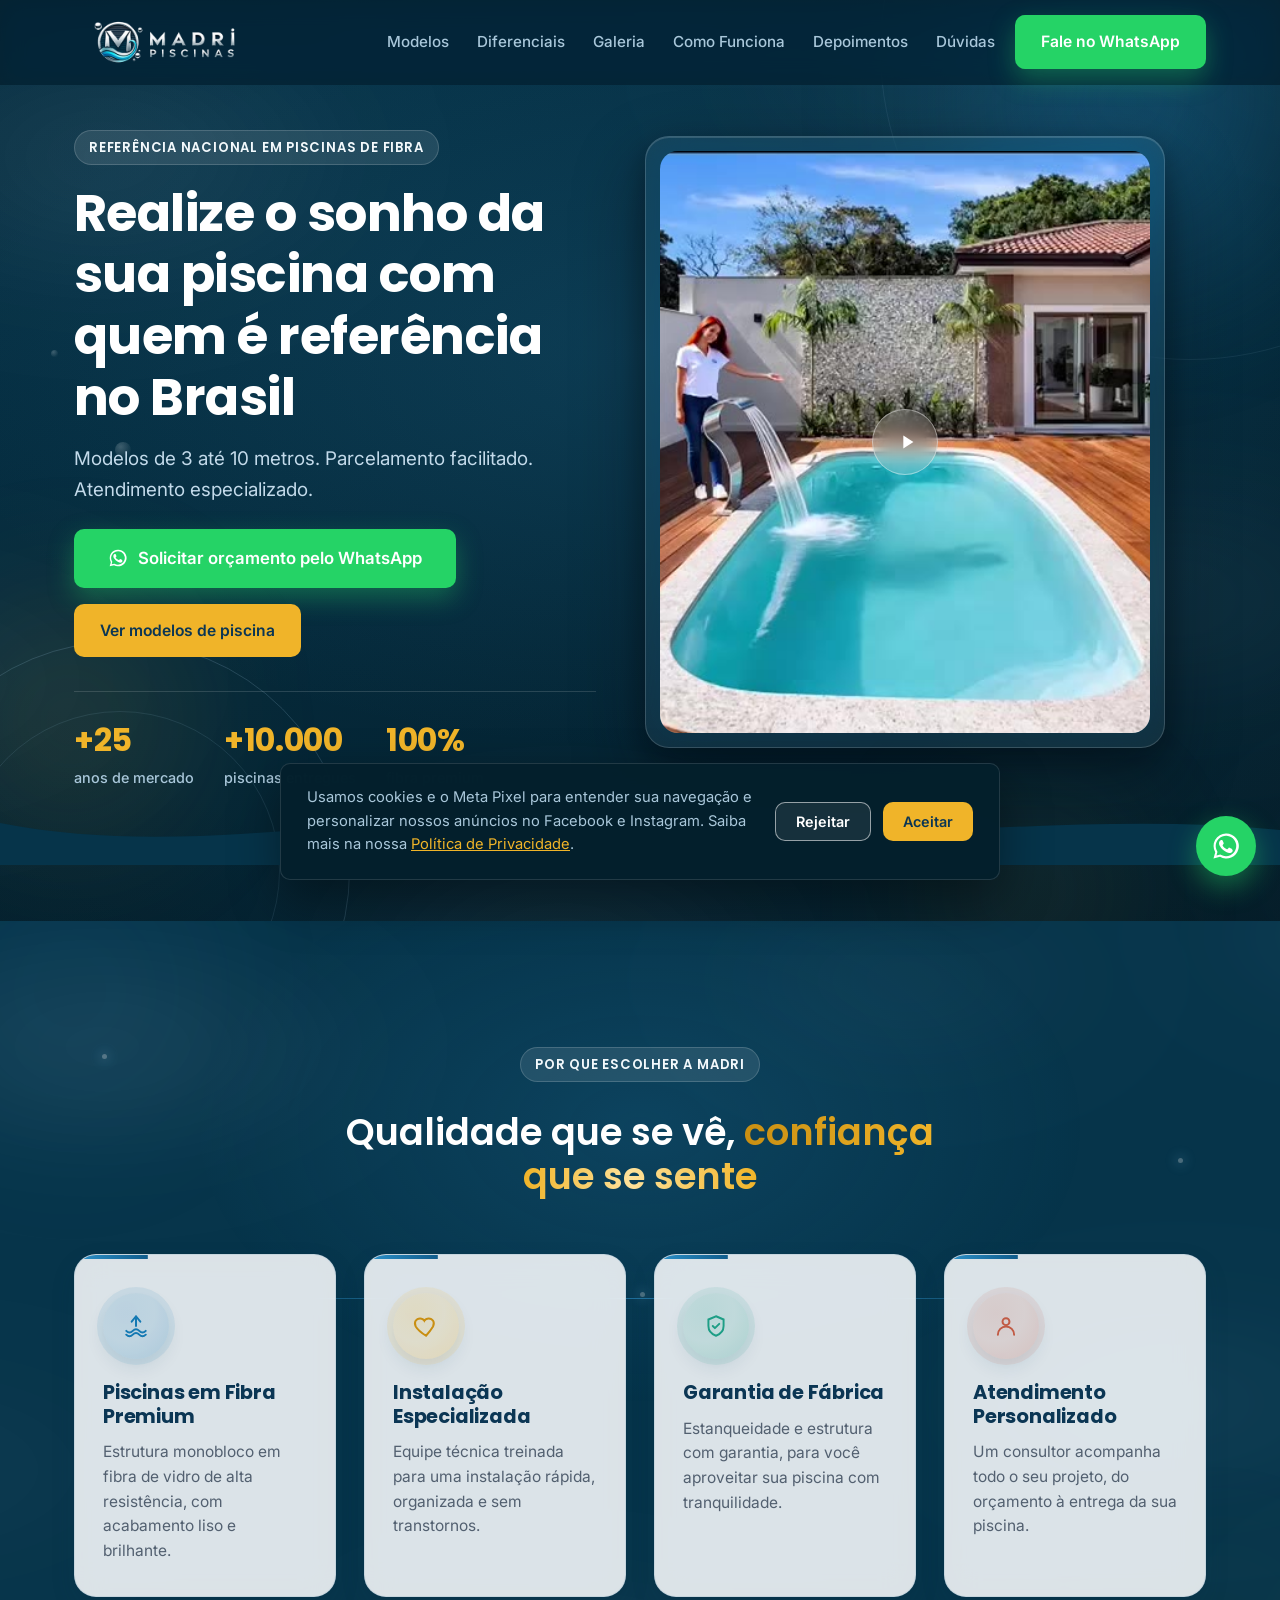
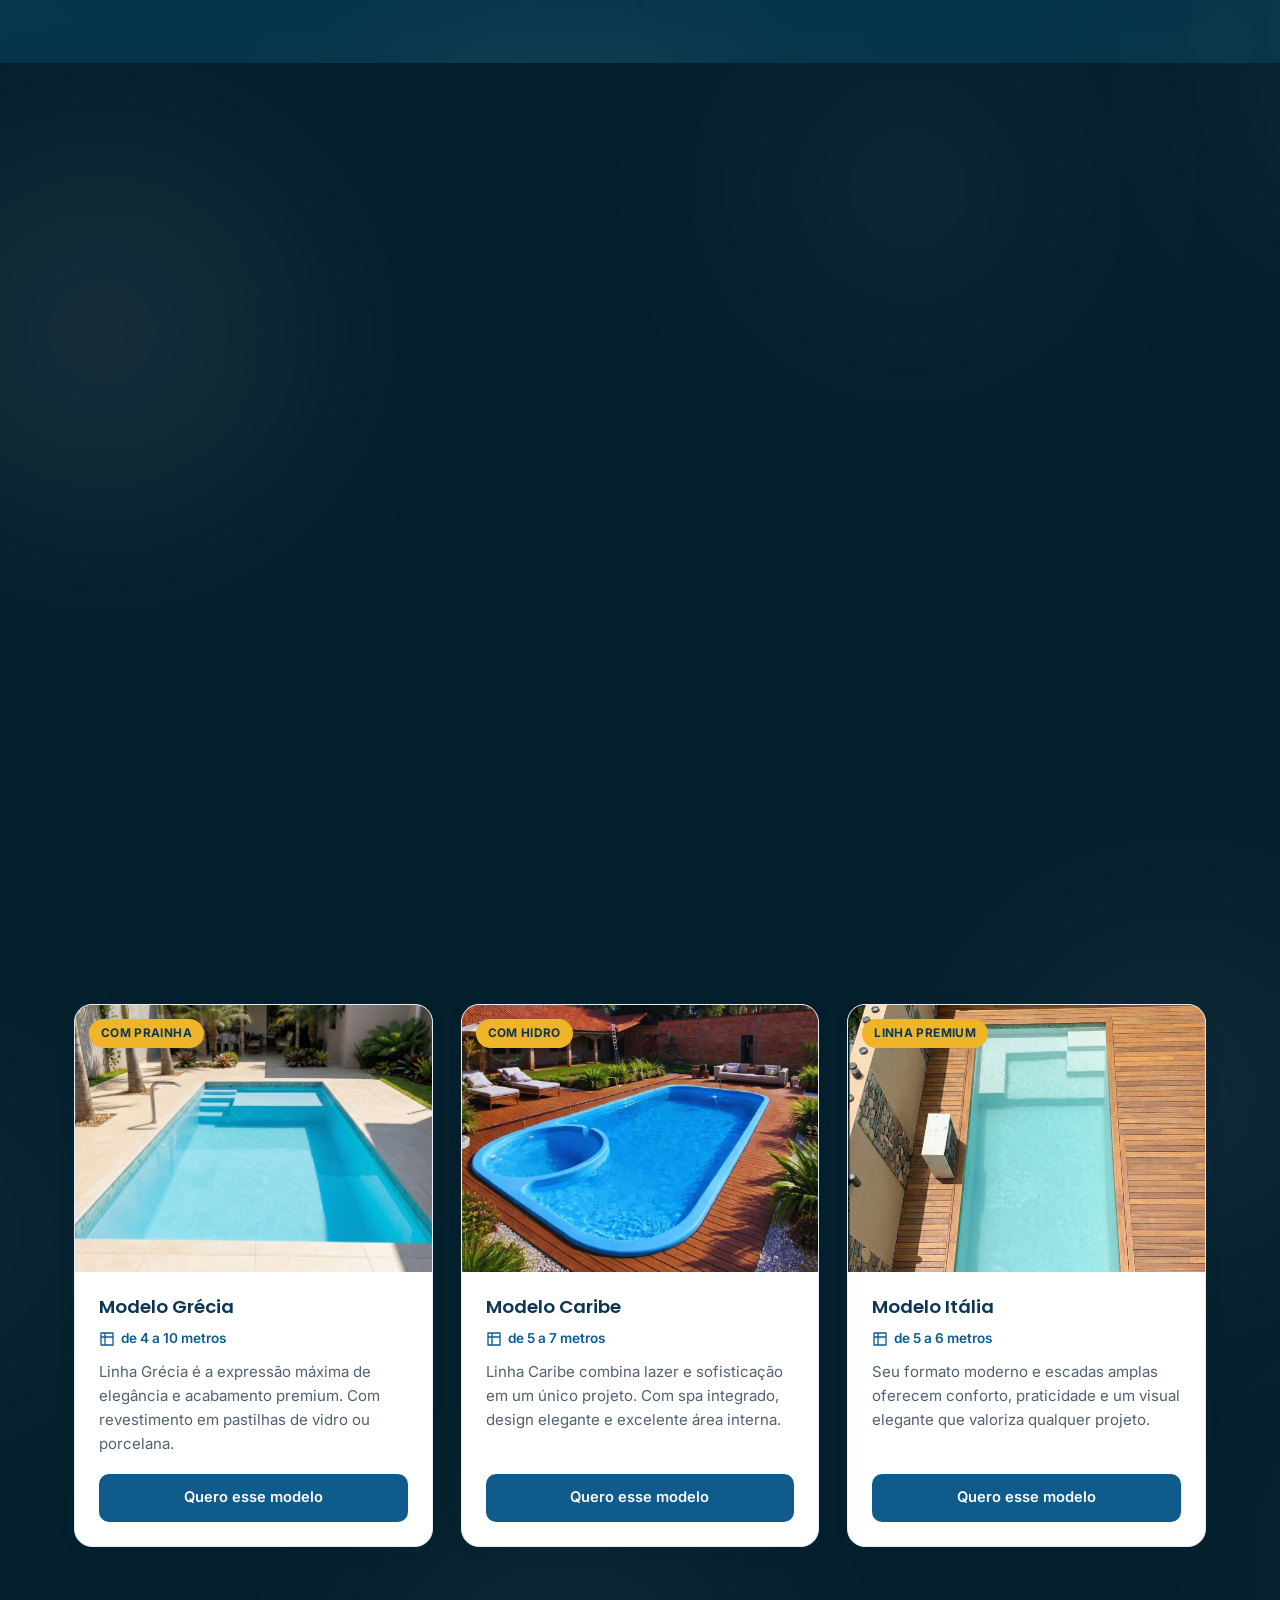
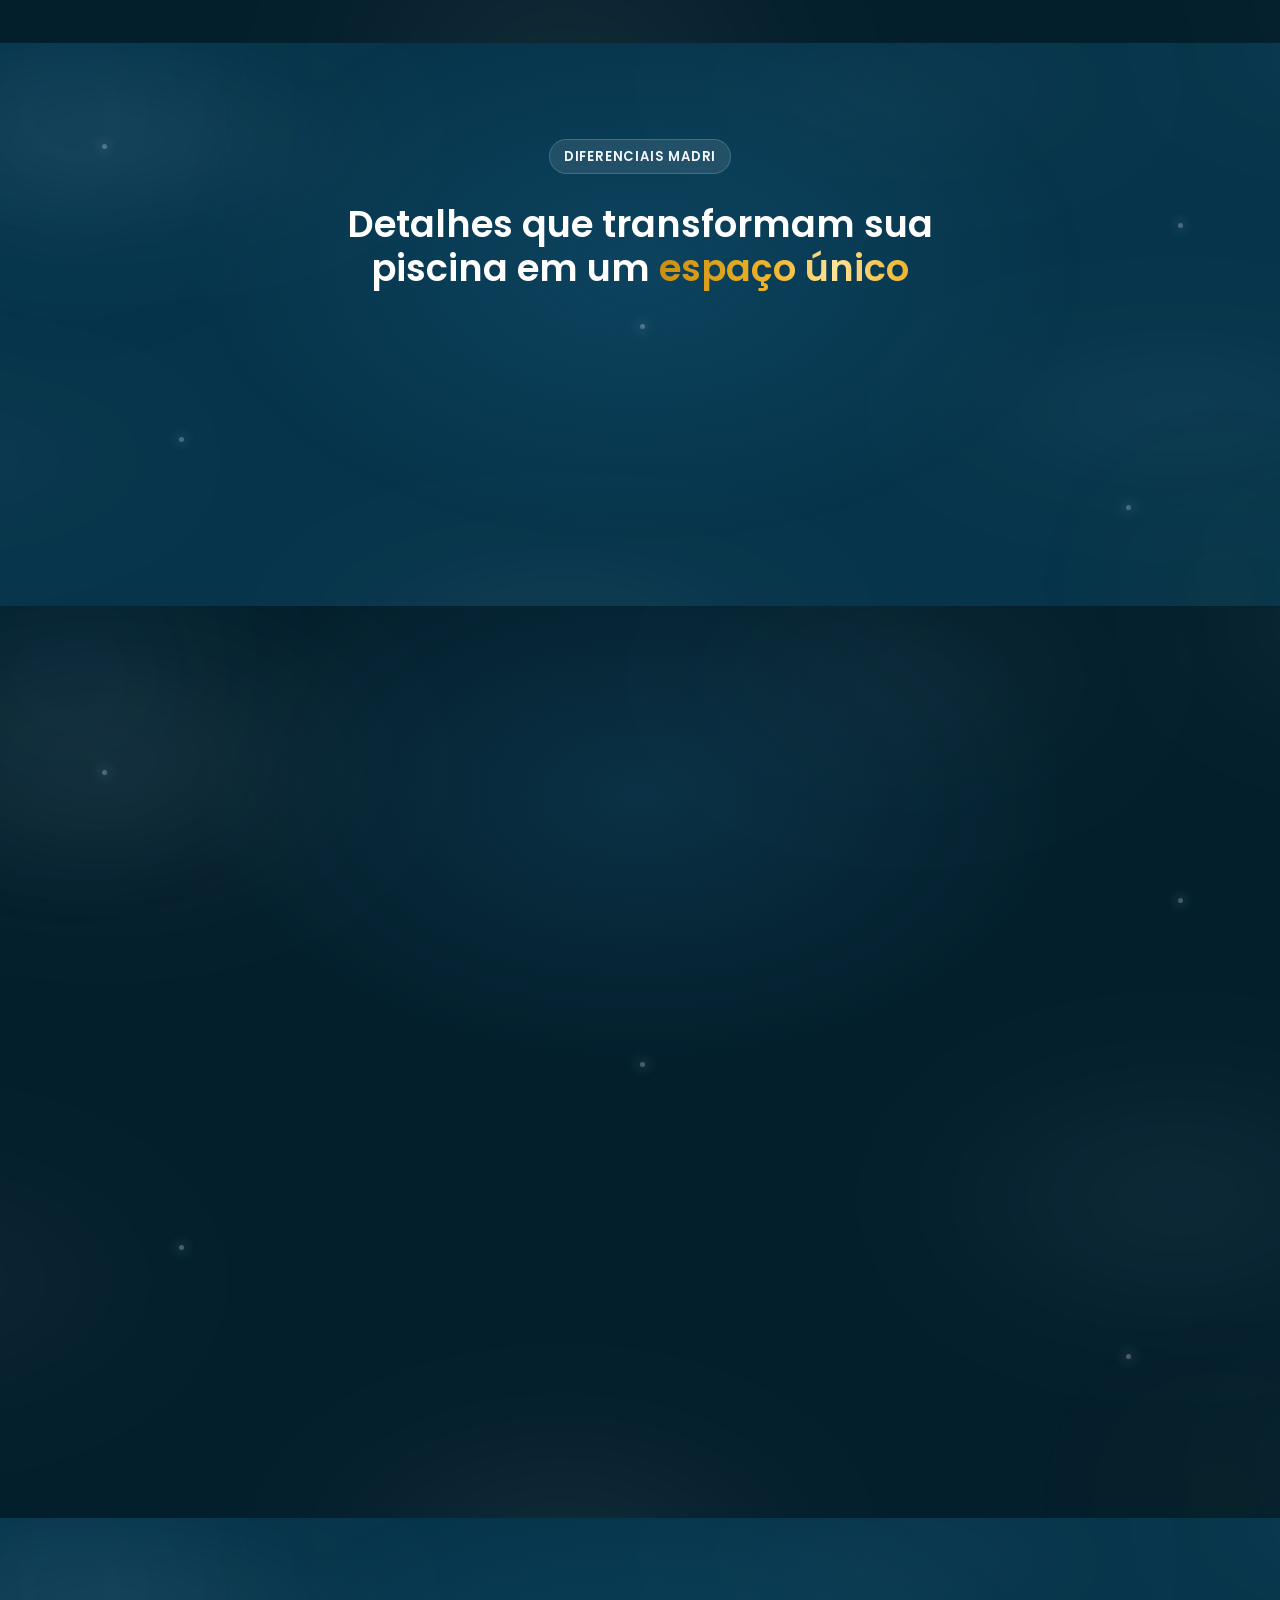
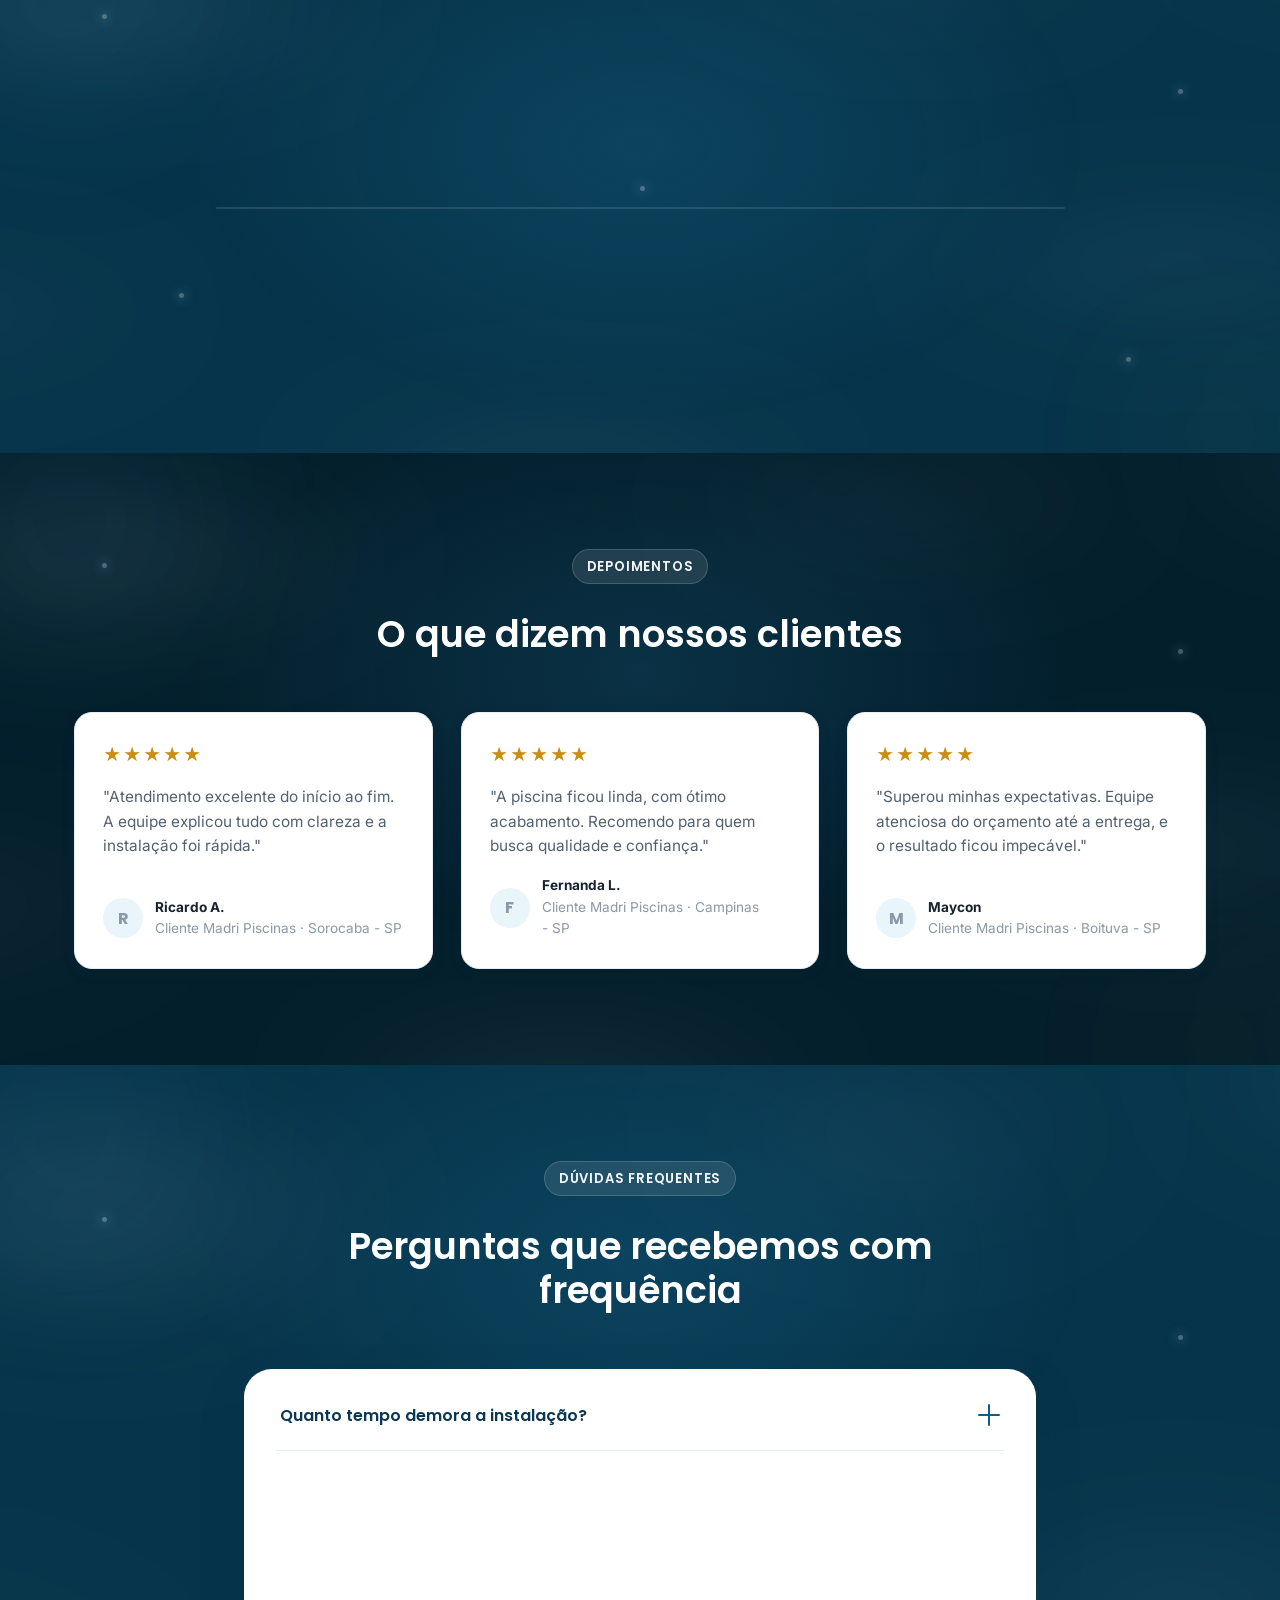
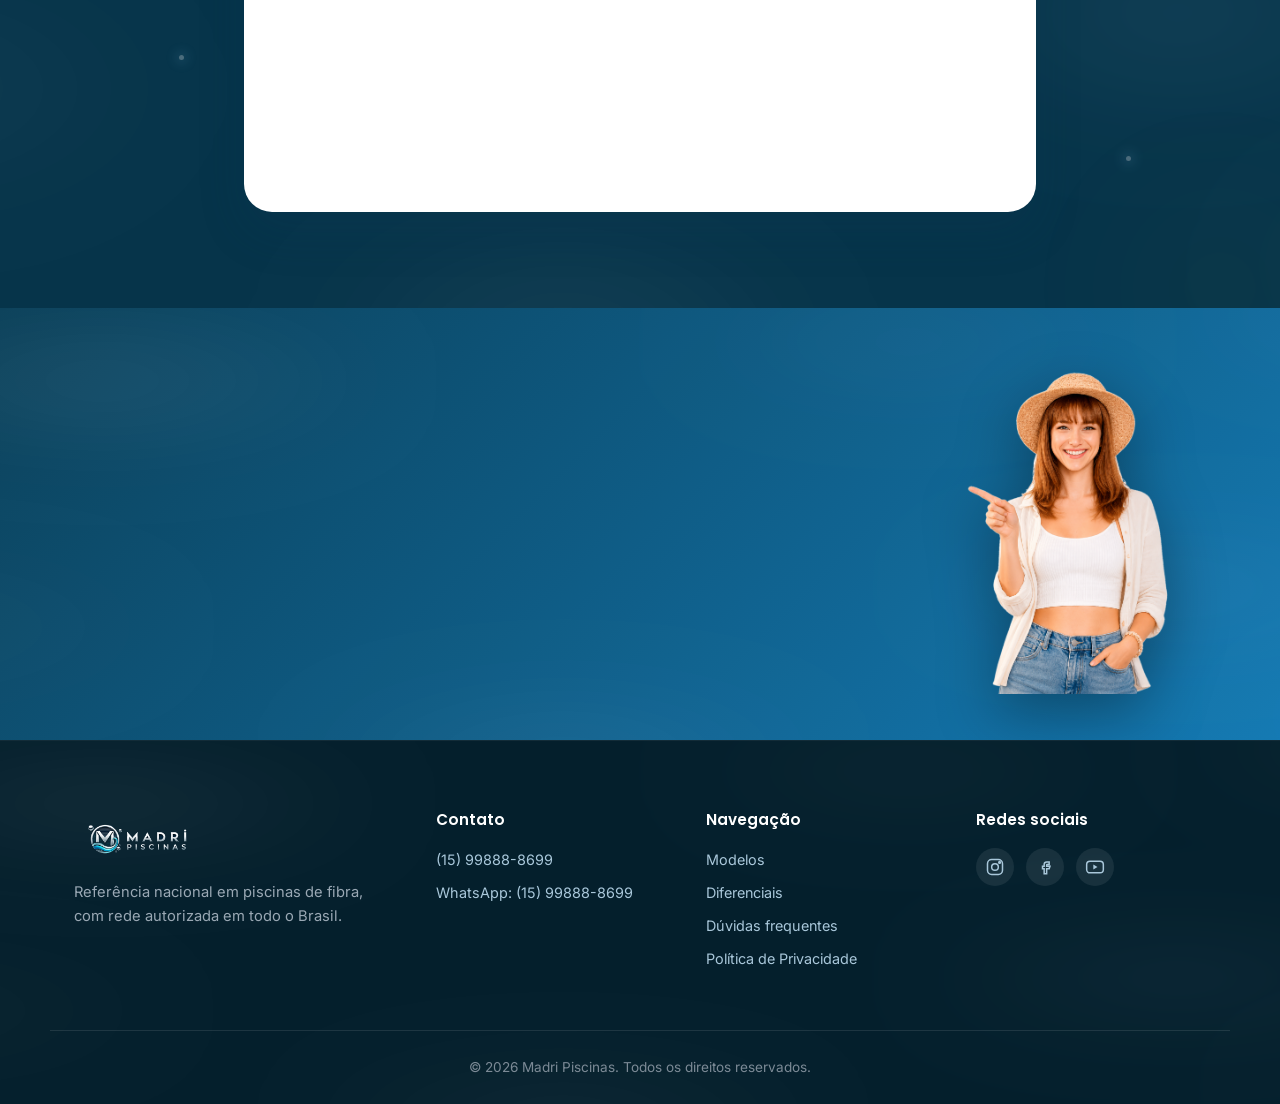
==== commit 108622b8: "Deixa o banner de cookies compacto no mobile No mobile, o banner ocupava boa parte da tela: um bug d" ====
--- a/index.html
+++ b/index.html
@@ -520,8 +520,13 @@
   <div class="cookie-banner" id="cookieBanner" role="dialog" aria-live="polite" aria-label="Aviso de cookies">
     <div class="cookie-banner__inner">
       <p>
-        Usamos cookies e o Meta Pixel para entender sua navegação e personalizar nossos anúncios no Facebook e Instagram.
-        Saiba mais na nossa <a href="politica-de-privacidade.html">Política de Privacidade</a>.
+        <span class="cookie-banner__text--full">
+          Usamos cookies e o Meta Pixel para entender sua navegação e personalizar nossos anúncios no Facebook e Instagram.
+          Saiba mais na nossa <a href="politica-de-privacidade.html">Política de Privacidade</a>.
+        </span>
+        <span class="cookie-banner__text--short">
+          Usamos cookies para melhorar sua navegação. <a href="politica-de-privacidade.html">Saiba mais</a>.
+        </span>
       </p>
       <div class="cookie-banner__actions">
         <button type="button" class="btn btn--ghost-light" id="cookieReject">Rejeitar</button>
--- a/style.css
+++ b/style.css
@@ -1228,11 +1228,30 @@
 }
 .cookie-banner a { color: var(--gold); text-decoration: underline; }
 
+.cookie-banner__text--short { display: none; }
+
 .cookie-banner__actions { display: flex; gap: 12px; flex-shrink: 0; }
 .cookie-banner__actions .btn { padding: 10px 20px; font-size: 0.9rem; white-space: nowrap; }
 
 @media (max-width: 600px) {
-  .cookie-banner { left: 12px; right: 12px; padding: 18px; }
-  .cookie-banner__inner { flex-direction: column; align-items: stretch; }
-  .cookie-banner__actions .btn { flex: 1; }
-}
+  .cookie-banner {
+    left: 0;
+    right: 0;
+    bottom: -200px;
+    max-width: none;
+    border-radius: var(--radius-sm) var(--radius-sm) 0 0;
+    border: none;
+    border-top: 1px solid rgba(255,255,255,0.14);
+    padding: 12px 16px;
+  }
+  .cookie-banner.is-visible { bottom: 0; }
+
+  .cookie-banner__inner { flex-direction: column; align-items: stretch; gap: 10px; }
+
+  .cookie-banner p { flex: none; font-size: 0.78rem; line-height: 1.45; }
+  .cookie-banner__text--full { display: none; }
+  .cookie-banner__text--short { display: inline; }
+
+  .cookie-banner__actions { gap: 8px; }
+  .cookie-banner__actions .btn { flex: 1; padding: 9px 12px; font-size: 0.8rem; }
+}
